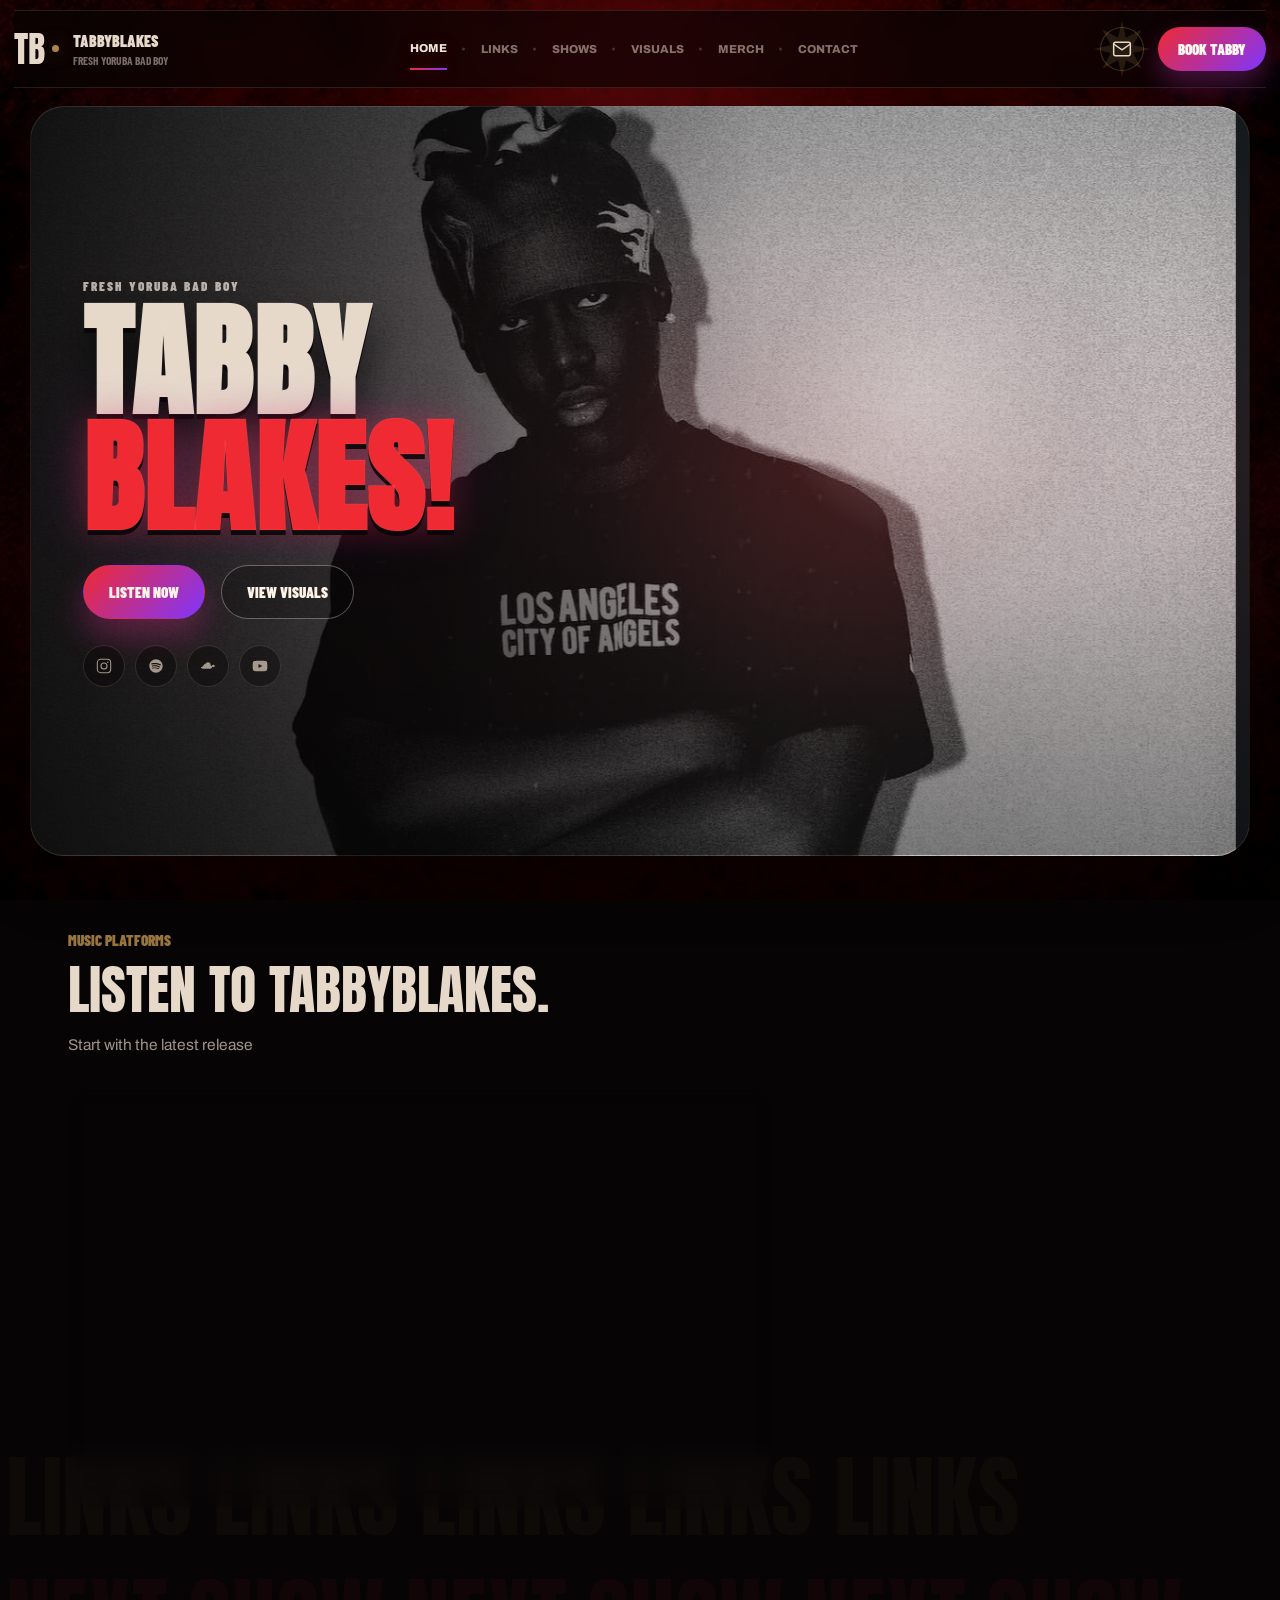
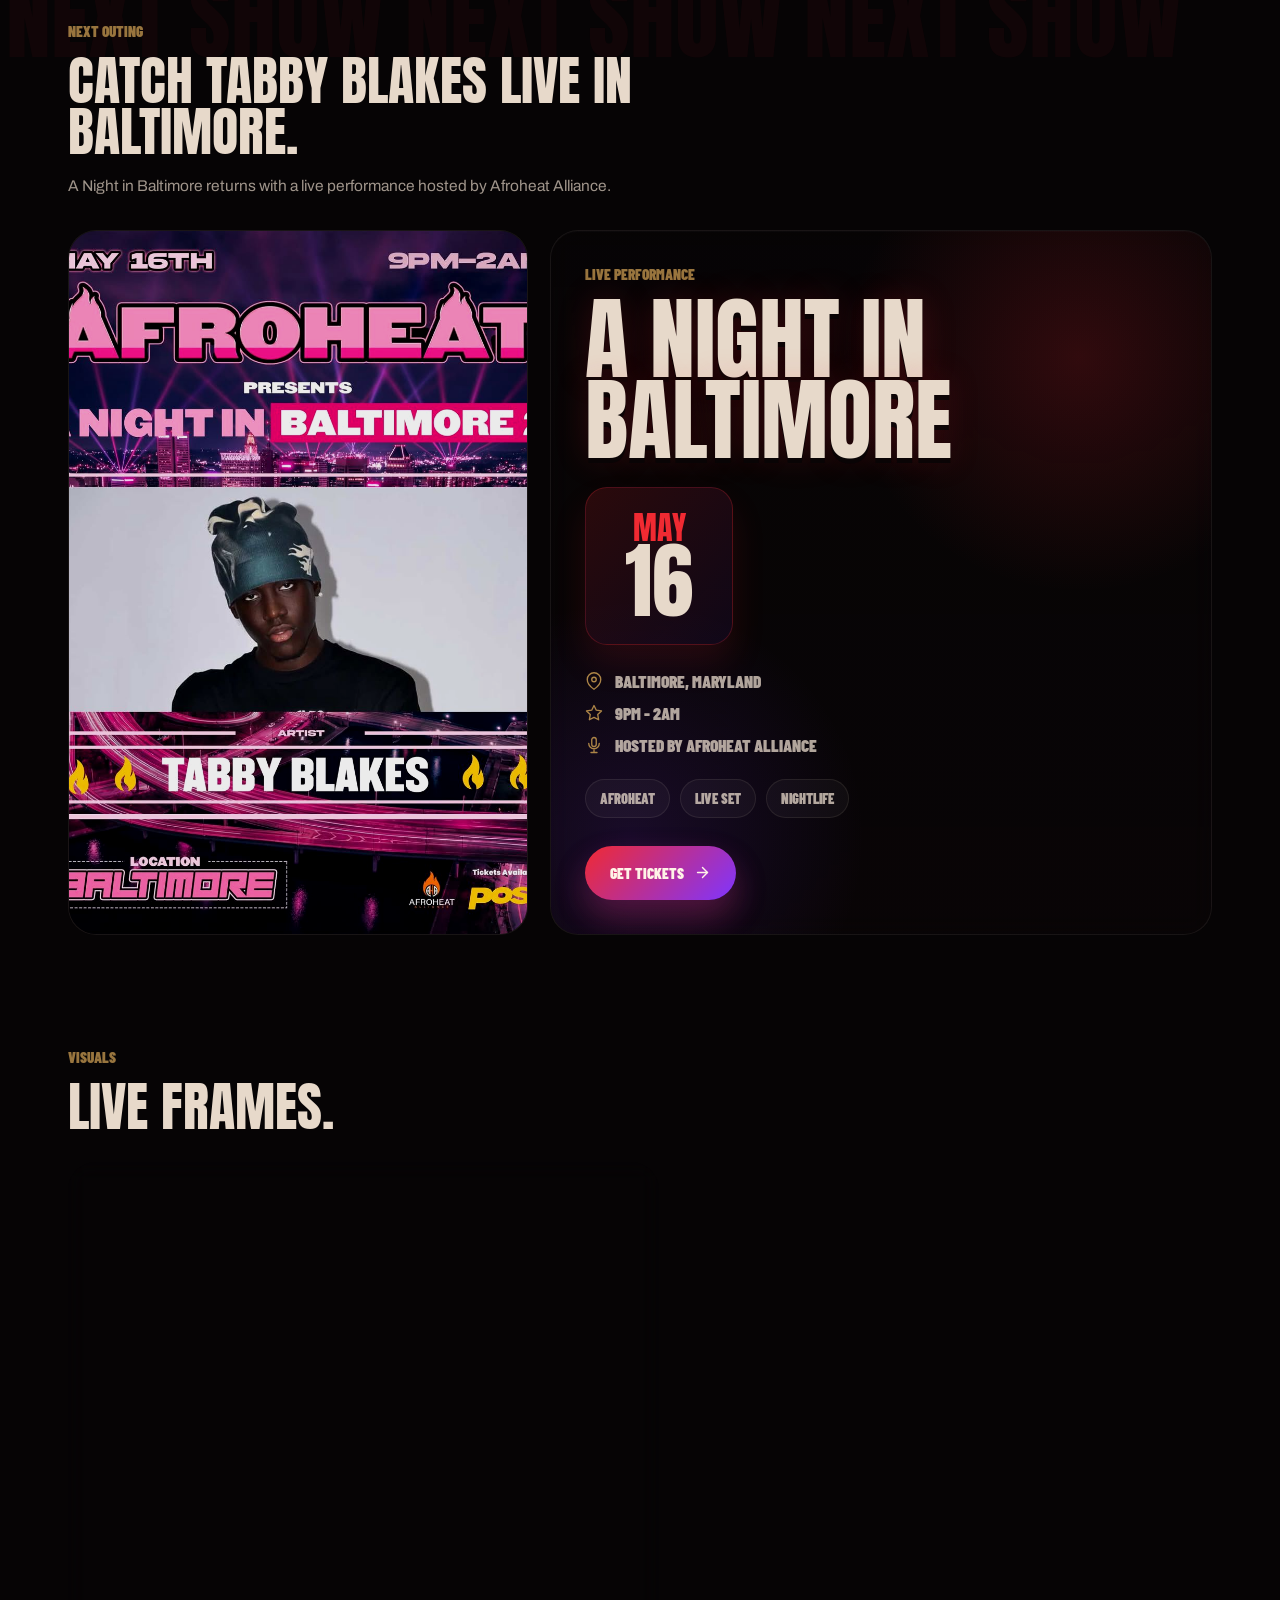
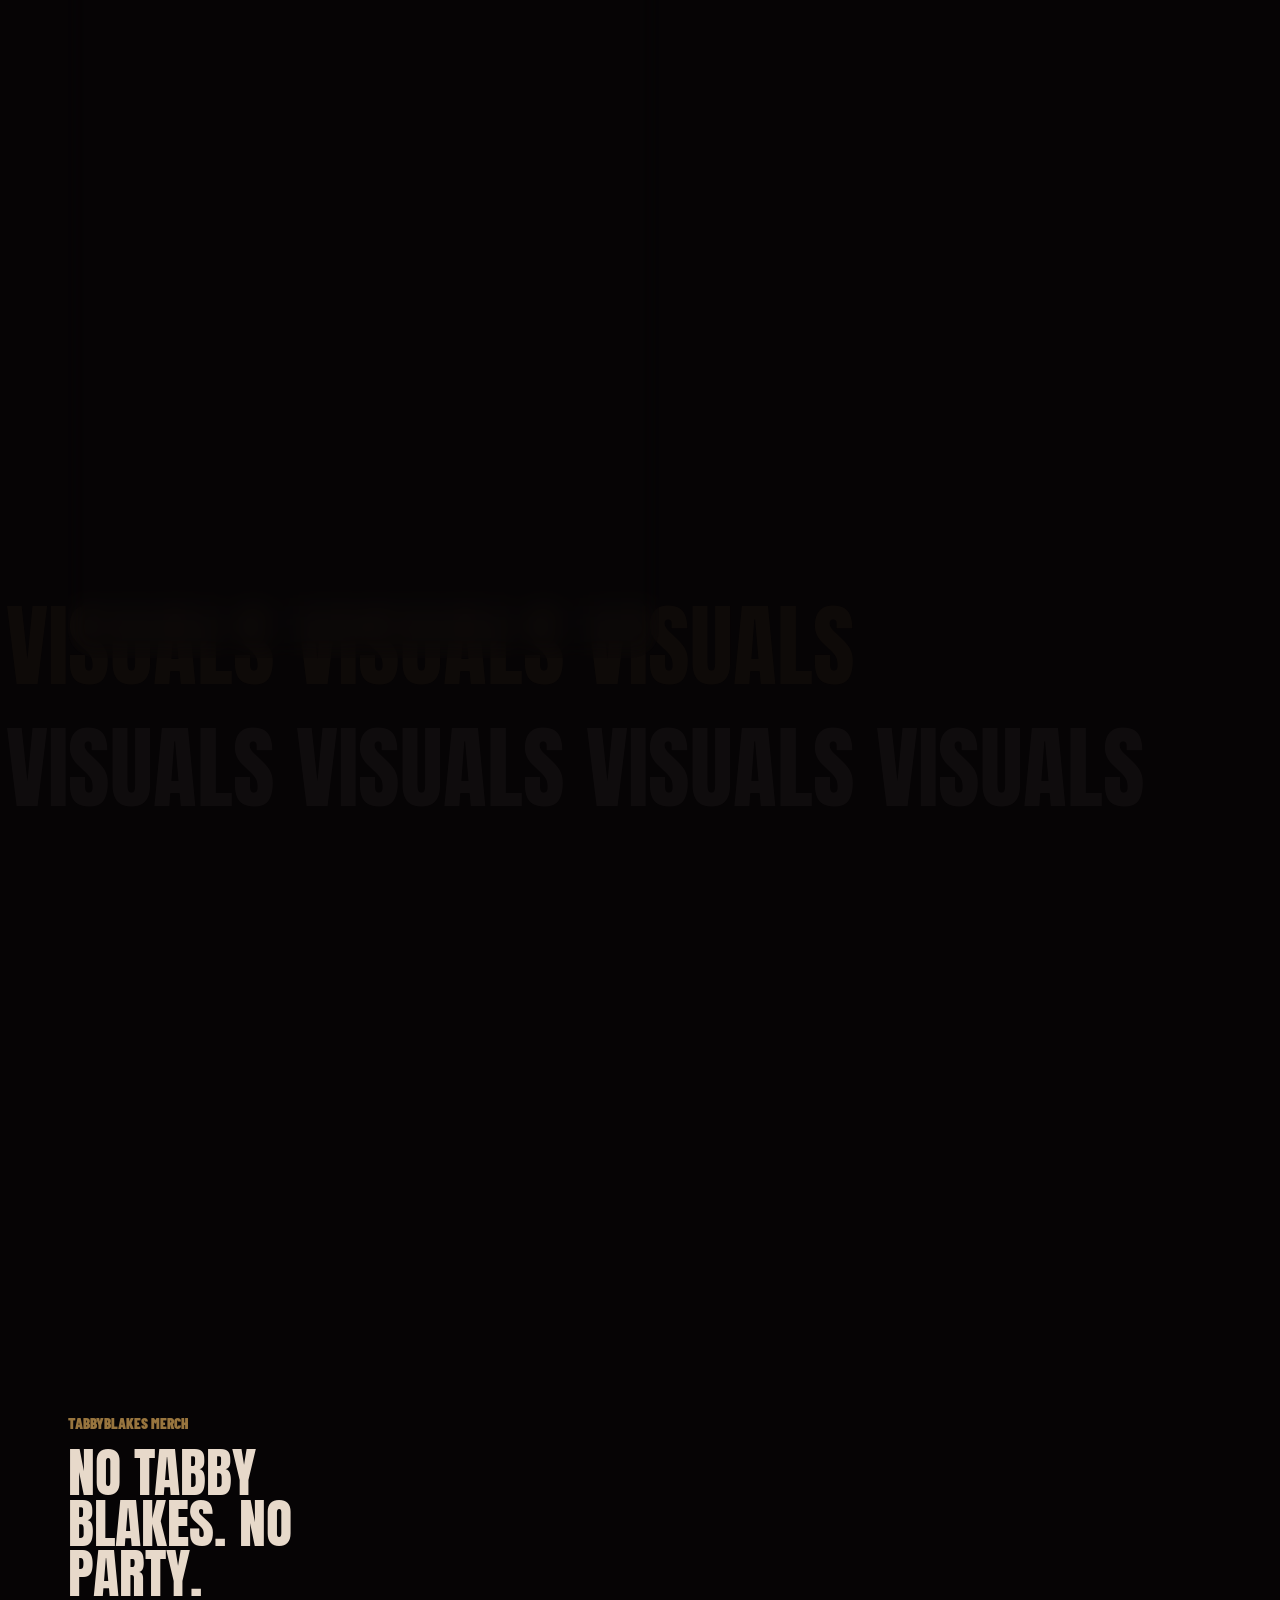
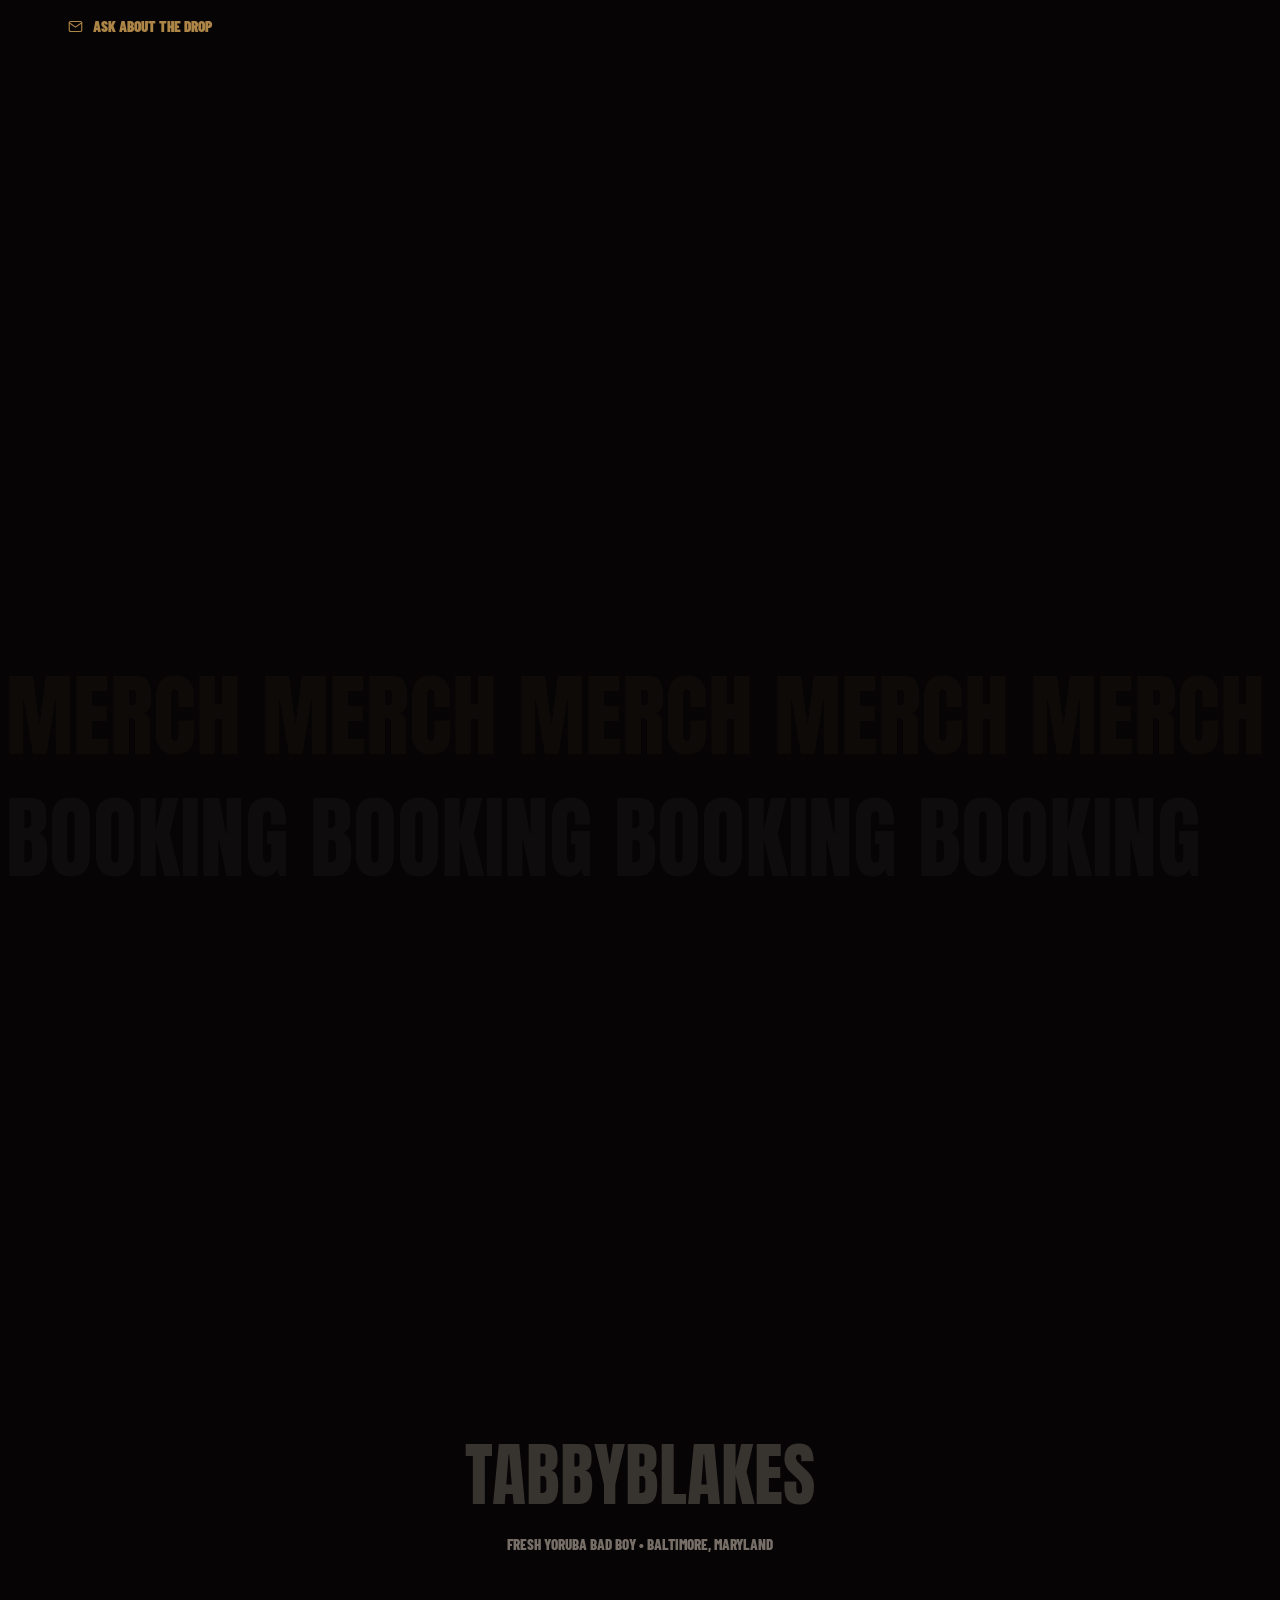
==== index.html @ 42e5b35a "Build Tabbyblakes artist site" ====
<!DOCTYPE html>
<html lang="en">
<head>
    <meta charset="UTF-8">
    <meta name="viewport" content="width=device-width, initial-scale=1.0">
    <title>Tabbyblakes | Fresh Yoruba Bad Boy</title>
    <link rel="stylesheet" href="tabbyblakes%20website/css/style.css?v=20260507-clean-ash-hover">
    <link rel="preconnect" href="https://fonts.googleapis.com">
    <link rel="preconnect" href="https://fonts.gstatic.com" crossorigin>
    <link href="https://fonts.googleapis.com/css2?family=Anton&family=Archivo:wght@400;500;600;700;800;900&family=Barlow+Condensed:wght@600;700;800;900&display=swap" rel="stylesheet">
</head>
<body>
    <svg xmlns="http://www.w3.org/2000/svg" style="display:none">
        <symbol id="ico-instagram" viewBox="0 0 24 24" fill="none" stroke="currentColor" stroke-width="1.6" stroke-linecap="round">
            <rect x="2" y="2" width="20" height="20" rx="5"/>
            <circle cx="12" cy="12" r="4.5"/>
            <circle cx="17.6" cy="6.4" r="1" fill="currentColor" stroke="none"/>
        </symbol>
        <symbol id="ico-spotify" viewBox="0 0 24 24" fill="currentColor">
            <path d="M12 2C6.48 2 2 6.48 2 12s4.48 10 10 10 10-4.48 10-10S17.52 2 12 2zm4.59 14.53a.625.625 0 01-.86.2c-2.36-1.44-5.33-1.77-8.83-.97a.624.624 0 01-.28-1.22c3.83-.87 7.1-.5 9.77 1.12.3.18.39.57.2.87zm1.23-2.72a.78.78 0 01-1.07.26c-2.7-1.65-6.82-2.13-10.01-1.17a.78.78 0 01-.46-1.49c3.65-1.11 8.18-.57 11.28 1.33.37.23.48.71.26 1.07zm.1-2.85c-3.24-1.92-8.59-2.1-11.68-1.16a.937.937 0 11-.55-1.79c3.55-1.08 9.46-.87 13.19 1.34a.937.937 0 11-.96 1.61z"/>
        </symbol>
        <symbol id="ico-soundcloud" viewBox="0 0 24 24" fill="currentColor">
            <path d="M1.5 13.5c0 1.38 1.12 2.5 2.5 2.5h11.5c1.38 0 2.5-1.12 2.5-2.5 0-1.3-.99-2.37-2.27-2.49.08-.3.13-.61.13-.93 0-2.07-1.68-3.75-3.75-3.75a3.74 3.74 0 00-3.37 2.12A2.5 2.5 0 006 11a2.5 2.5 0 00-2.5 2.5zM22 12a2 2 0 01-2 2 2 2 0 01-2-2 2 2 0 012-2 2 2 0 012 2z"/>
        </symbol>
        <symbol id="ico-youtube" viewBox="0 0 24 24" fill="currentColor">
            <path d="M22.54 6.42a2.78 2.78 0 00-1.95-1.96C18.88 4 12 4 12 4s-6.88 0-8.59.46a2.78 2.78 0 00-1.95 1.96A29 29 0 001 12a29 29 0 00.46 5.58A2.78 2.78 0 003.41 19.6C5.12 20 12 20 12 20s6.88 0 8.59-.4a2.78 2.78 0 001.95-1.96A29 29 0 0023 12a29 29 0 00-.46-5.58zM9.75 15.02V8.98L15.5 12l-5.75 3.02z"/>
        </symbol>
        <symbol id="ico-music" viewBox="0 0 24 24" fill="none" stroke="currentColor" stroke-width="1.8" stroke-linecap="round" stroke-linejoin="round">
            <path d="M9 18V5l12-2v13"/><circle cx="6" cy="18" r="3"/><circle cx="18" cy="16" r="3"/>
        </symbol>
        <symbol id="ico-mic" viewBox="0 0 24 24" fill="none" stroke="currentColor" stroke-width="1.8" stroke-linecap="round" stroke-linejoin="round">
            <rect x="9" y="2" width="6" height="12" rx="3"/>
            <path d="M5 10a7 7 0 0014 0M12 19v3M8 22h8"/>
        </symbol>
        <symbol id="ico-building" viewBox="0 0 24 24" fill="none" stroke="currentColor" stroke-width="1.8" stroke-linecap="round" stroke-linejoin="round">
            <rect x="2" y="7" width="20" height="14" rx="1"/>
            <path d="M16 7V5a2 2 0 00-2-2h-4a2 2 0 00-2 2v2M12 12h.01M8 12h.01M16 12h.01M8 16h.01M12 16h.01M16 16h.01"/>
        </symbol>
        <symbol id="ico-star" viewBox="0 0 24 24" fill="none" stroke="currentColor" stroke-width="1.8" stroke-linecap="round" stroke-linejoin="round">
            <polygon points="12 2 15.09 8.26 22 9.27 17 14.14 18.18 21.02 12 17.77 5.82 21.02 7 14.14 2 9.27 8.91 8.26 12 2"/>
        </symbol>
        <symbol id="ico-pin" viewBox="0 0 24 24" fill="none" stroke="currentColor" stroke-width="1.8" stroke-linecap="round" stroke-linejoin="round">
            <path d="M21 10c0 7-9 13-9 13S3 17 3 10a9 9 0 0118 0z"/><circle cx="12" cy="10" r="3"/>
        </symbol>
        <symbol id="ico-mail" viewBox="0 0 24 24" fill="none" stroke="currentColor" stroke-width="1.8" stroke-linecap="round" stroke-linejoin="round">
            <path d="M4 4h16c1.1 0 2 .9 2 2v12c0 1.1-.9 2-2 2H4c-1.1 0-2-.9-2-2V6c0-1.1.9-2 2-2z"/>
            <polyline points="22,6 12,13 2,6"/>
        </symbol>
        <symbol id="ico-arrow" viewBox="0 0 24 24" fill="none" stroke="currentColor" stroke-width="2" stroke-linecap="round" stroke-linejoin="round">
            <line x1="5" y1="12" x2="19" y2="12"/>
            <polyline points="12 5 19 12 12 19"/>
        </symbol>
        <symbol id="ico-play" viewBox="0 0 24 24" fill="currentColor">
            <path d="M8 5.5v13l10-6.5-10-6.5z"/>
        </symbol>
        <symbol id="ico-download" viewBox="0 0 24 24" fill="none" stroke="currentColor" stroke-width="1.8" stroke-linecap="round" stroke-linejoin="round">
            <path d="M12 3v12"/>
            <path d="M7 10l5 5 5-5"/>
            <path d="M5 20h14"/>
        </symbol>
    </svg>

    <header class="site-header">
        <a href="#hero" class="brand">
            <span class="brand-mark">TB</span>
            <span class="brand-copy">
                <strong>TABBYBLAKES</strong>
                <span>Fresh Yoruba Bad Boy</span>
            </span>
        </a>

        <nav class="site-nav" aria-label="Primary navigation">
            <a href="#hero" class="nav-link active" data-section="hero">Home</a>
            <a href="#links" class="nav-link" data-section="links">Links</a>
            <a href="#shows" class="nav-link" data-section="shows">Shows</a>
            <a href="#visuals" class="nav-link" data-section="visuals">Visuals</a>
            <a href="#merch" class="nav-link" data-section="merch">Merch</a>
            <a href="#contact" class="nav-link" data-section="contact">Contact</a>
        </nav>

        <div class="header-actions">
            <a href="#contact" class="mail-trigger" aria-label="Go to booking contact">
                <svg width="20" height="20"><use href="#ico-mail"/></svg>
            </a>
            <a href="#contact" class="header-cta">Book Tabby</a>
        </div>
    </header>

    <main class="page-shell">
        <section id="hero" class="hero-panel">
            <div class="hero-copy fade-in-up">
                <p class="eyebrow">Fresh Yoruba Bad Boy</p>
                <h1 class="hero-title">
                    TABBY<br>
                    <span>BLAKES!</span>
                </h1>
               

                <div class="hero-actions">
                    <a href="#links" class="btn-primary">Listen Now</a>
                    <a href="#visuals" class="btn-secondary">View Visuals</a>
                </div>
                <div class="hero-socials">
                    <a href="#" aria-label="Instagram"><svg width="16" height="16"><use href="#ico-instagram"/></svg></a>
                    <a href="https://open.spotify.com/artist/40F7Irbyz7PtQq5jBqzTwW?si=wpuVYuO3R9-iugz6W2BMnA" target="_blank" rel="noopener noreferrer" aria-label="Spotify"><svg width="16" height="16"><use href="#ico-spotify"/></svg></a>
                    <a href="#" aria-label="SoundCloud"><svg width="16" height="16"><use href="#ico-soundcloud"/></svg></a>
                    <a href="https://youtube.com/@tabbyblakes?si=w1Apf0CGotg-PstD" target="_blank" rel="noopener noreferrer" aria-label="YouTube"><svg width="16" height="16"><use href="#ico-youtube"/></svg></a>
                </div>
            </div>
        </section>

        <section id="links" class="section-panel link-hub" data-marquee="LINKS LINKS LINKS LINKS LINKS">
            <div class="panel-head fade-in-up">
                <p class="panel-label">Music Platforms</p>
                <h2 class="panel-title">Listen to Tabbyblakes.</h2>
                <p class="panel-intro">Start with the latest release</p>
            </div>

            <div class="release-listen-layout">
                <a href="https://ffm.to/tabbyblakes-sacramento" class="featured-release fade-in-up" target="_blank" rel="noopener noreferrer" aria-label="Listen to Sacramento by Tabbyblakes">
                    <div class="featured-release-art">
                        <img src="tabbyblakes%20website/musicImage.jpeg" alt="Sacramento release artwork by Tabby Blakes">
                    </div>
                    <div class="featured-release-copy">
                        <span class="mini-kicker">Featured Release</span>
                        <h3>Sacramento</h3>
                        <p>Latest release from Tabbyblakes.</p>
                        <span class="release-cta">
                            Listen Now
                            <svg width="17" height="17"><use href="#ico-arrow"/></svg>
                        </span>
                    </div>
                </a>

                <div class="platform-grid fade-in-up" aria-label="Music platform links">
                    <a href="https://open.spotify.com/artist/40F7Irbyz7PtQq5jBqzTwW?si=wpuVYuO3R9-iugz6W2BMnA" class="platform-link" target="_blank" rel="noopener noreferrer" aria-label="Open Tabbyblakes on Spotify">
                        <span class="platform-icon"><svg width="18" height="18"><use href="#ico-spotify"/></svg></span>
                        <span>
                            <em>Spotify</em>
                            <strong>Artist Page</strong>
                        </span>
                    </a>
                    <a href="https://music.apple.com/us/artist/tabby-blakes/1715826583" class="platform-link" target="_blank" rel="noopener noreferrer" aria-label="Open Tabby Blakes on Apple Music">
                        <span class="platform-icon"><svg width="18" height="18"><use href="#ico-music"/></svg></span>
                        <span>
                            <em>Apple Music</em>
                            <strong>Tabby Blakes</strong>
                        </span>
                    </a>
                    <a href="https://youtube.com/@tabbyblakes?si=w1Apf0CGotg-PstD" class="platform-link" target="_blank" rel="noopener noreferrer" aria-label="Open Tabbyblakes on YouTube">
                        <span class="platform-icon"><svg width="18" height="18"><use href="#ico-youtube"/></svg></span>
                        <span>
                            <em>YouTube</em>
                            <strong>@tabbyblakes</strong>
                        </span>
                    </a>
                    <a href="https://ffm.to/tabbyblakes-sacramento" class="platform-link platform-link-primary" target="_blank" rel="noopener noreferrer" aria-label="Open universal Sacramento music link">
                        <span class="platform-icon"><svg width="18" height="18"><use href="#ico-arrow"/></svg></span>
                        <span>
                            <em>Universal Link</em>
                            <strong>Sacramento</strong>
                        </span>
                    </a>
                </div>
            </div>
        </section>

        <section id="shows" class="section-panel show-section" data-marquee="NEXT SHOW NEXT SHOW NEXT SHOW">
            <div class="panel-head fade-in-up">
                <p class="panel-label">Next Outing</p>
                <h2 class="panel-title">Catch Tabby Blakes live in Baltimore.</h2>
                <p class="panel-intro">A Night in Baltimore returns with a live performance hosted by Afroheat Alliance.</p>
            </div>

            <div class="show-layout">
                <a href="https://posh.vip/e/a-night-in-baltimore-part-2" class="show-poster fade-in-left" target="_blank" rel="noopener noreferrer" aria-label="Open tickets for A Night in Baltimore Part 2">
                    <img src="tabbyblakes%20website/afroheatblakes.jpeg" alt="A Night in Baltimore 2 Afroheat flyer featuring Tabby Blakes">
                </a>

                <div class="show-details fade-in-right">
                    <span class="mini-kicker">Live Performance</span>
                    <h3>A Night in Baltimore</h3>

                    <div class="show-date-card">
                        <span>May</span>
                        <strong>16</strong>
                    </div>

                    <div class="show-meta-grid">
                        <div class="show-meta-item">
                            <svg width="18" height="18"><use href="#ico-pin"/></svg>
                            <span>Baltimore, Maryland</span>
                        </div>
                        <div class="show-meta-item">
                            <svg width="18" height="18"><use href="#ico-star"/></svg>
                            <span>9PM - 2AM</span>
                        </div>
                        <div class="show-meta-item">
                            <svg width="18" height="18"><use href="#ico-mic"/></svg>
                            <span>Hosted by Afroheat Alliance</span>
                        </div>
                    </div>

                    <div class="show-chip-row">
                        <span>Afroheat</span>
                        <span>Live Set</span>
                        <span>Nightlife</span>
                    </div>

                    <a href="https://posh.vip/e/a-night-in-baltimore-part-2" class="show-cta" target="_blank" rel="noopener noreferrer">
                        Get Tickets
                        <svg width="17" height="17"><use href="#ico-arrow"/></svg>
                    </a>
                </div>
            </div>
        </section>

        <section id="visuals" class="section-panel media-assets" data-marquee="VISUALS VISUALS VISUALS">
            <div class="media-assets-head fade-in-up">
                <p class="panel-label">Visuals</p>
                <h2 class="panel-title">Live frames.</h2>
            </div>

            <div class="media-assets-layout">
                <div class="media-feature fade-in-left" role="button" tabindex="0" data-lightbox-src="tabbyblakes%20website/BlakesPerform1.jpeg" data-lightbox-title="Live Performance" data-lightbox-caption="Tabby Blakes performing live with crowd-facing presence.">
                    <img src="tabbyblakes%20website/BlakesPerform1.jpeg" alt="Tabby Blakes performing live on stage">
                    <div class="media-feature-copy">
                        <span class="mini-kicker">Live Frame</span>
                        <h3>In the room.</h3>
                    </div>
                </div>

                <div class="media-stack fade-in-right">
                    <div class="media-tile media-tile-wide" role="button" tabindex="0" data-lightbox-src="tabbyblakes%20website/blakesPerform2.jpeg" data-lightbox-title="Stage Movement" data-lightbox-caption="A performance moment showing movement, control, and live energy.">
                        <img src="tabbyblakes%20website/blakesPerform2.jpeg" alt="Tabby Blakes holding a microphone during a live moment">
                        <span>Stage</span>
                    </div>
                    <div class="media-tile" role="button" tabindex="0" data-lightbox-src="tabbyblakes%20website/BlakesPerform3.jpeg" data-lightbox-title="Performance Closeup" data-lightbox-caption="A close live performance frame for press and recap use.">
                        <img src="tabbyblakes%20website/BlakesPerform3.jpeg" alt="Tabby Blakes performing with a microphone and bouquet">
                        <span>Closeup</span>
                    </div>
                    <div class="media-tile" role="button" tabindex="0" data-lightbox-src="tabbyblakes%20website/BlakesOdumo.jpeg" data-lightbox-title="Culture Moment" data-lightbox-caption="A candid artist moment with Odumodublvck.">
                        <img src="tabbyblakes%20website/BlakesOdumo.jpeg" alt="Tabby Blakes with Odumodublvck in a lounge setting">
                        <span>Tabby x Odumodu</span>
                    </div>

                    <aside class="media-kit-panel">
                        <span class="mini-kicker">Archive</span>
                        <h3>More shots.</h3>
                        <div class="media-action-row">
                            <a href="#gallery" class="text-action">
                                <svg width="15" height="15"><use href="#ico-star"/></svg>
                                Open Gallery
                            </a>
                        </div>
                    </aside>
                </div>
            </div>
        </section>

        <section id="gallery" class="section-panel gallery-layout" data-marquee="VISUALS VISUALS VISUALS VISUALS">
            <div class="gallery-copy fade-in-left">
                <p class="panel-label">Archive</p>
                <h2 class="panel-title">Portraits and stills.</h2>
            </div>

            <div class="gallery-content">
                <div class="gallery-grid fade-in-up">
                    <div class="visual-item" role="button" tabindex="0" data-lightbox-src="tabbyblakes%20website/IMG_3174.PNG" data-lightbox-title="Portrait Study" data-lightbox-caption="A composed portrait frame built for posters, profile imagery, and feature placements.">
                        <img src="tabbyblakes%20website/IMG_3174.PNG" alt="Portrait study">
                    </div>
                    <div class="visual-item" role="button" tabindex="0" data-lightbox-src="tabbyblakes%20website/IMG_3175.PNG" data-lightbox-title="Monochrome Presence" data-lightbox-caption="A stripped-back visual with strong attitude and a clean editorial feel.">
                        <img src="tabbyblakes%20website/IMG_3175.PNG" alt="Monochrome presence">
                    </div>
                    <div class="visual-item" role="button" tabindex="0" data-lightbox-src="tabbyblakes%20website/IMG_3176.PNG" data-lightbox-title="Side Profile" data-lightbox-caption="A profile frame suited to release art, mood boards, and event graphics.">
                        <img src="tabbyblakes%20website/IMG_3176.PNG" alt="Side profile portrait">
                    </div>
                    <div class="visual-item" role="button" tabindex="0" data-lightbox-src="tabbyblakes%20website/IMG_3173.PNG" data-lightbox-title="Live Frame" data-lightbox-caption="A performance image that keeps the booking side grounded in live presence.">
                        <img src="tabbyblakes%20website/IMG_3173.PNG" alt="Live frame">
                    </div>
                </div>
            </div>
        </section>

        <section id="merch" class="section-panel merch-layout" data-marquee="MERCH MERCH MERCH MERCH MERCH">
            <div class="merch-copy fade-in-left">
                <p class="panel-label">Tabbyblakes Merch</p>
                <h2 class="panel-title">No Tabby Blakes. No party.</h2>
                <a href="#contact" class="text-action">
                    <svg width="15" height="15"><use href="#ico-mail"/></svg>
                    Ask About the Drop
                </a>
            </div>

            <div class="merch-grid fade-in-right">
                <article class="merch-card">
                    <div class="merch-image">
                        <img src="tabbyblakes%20website/merch%201.png" alt="No Tabby Blakes No Party shirt front">
                    </div>
                    <div class="merch-info">
                        <span class="mini-kicker">Front</span>
                        <h3>Signature Crop Tee</h3>
                    </div>
                </article>
                <article class="merch-card">
                    <div class="merch-image">
                        <img src="tabbyblakes%20website/merch%202.png" alt="No Tabby Blakes No Party shirt back">
                    </div>
                    <div class="merch-info">
                        <span class="mini-kicker">Back</span>
                        <h3>Illustrated Back Print</h3>
                    </div>
                </article>
                <article class="merch-card">
                    <div class="merch-image">
                        <img src="tabbyblakes%20website/merchhoodie.png" alt="No Tabby Blakes No Party hoodie">
                    </div>
                    <div class="merch-info">
                        <span class="mini-kicker">Hoodie</span>
                        <h3>Logo Hoodie</h3>
                    </div>
                </article>
                <article class="merch-card">
                    <div class="merch-image">
                        <img src="tabbyblakes%20website/merchheadwarmer.png" alt="No Tabby Blakes No Party head warmer">
                    </div>
                    <div class="merch-info">
                        <span class="mini-kicker">Headwear</span>
                        <h3>Head Warmer</h3>
                    </div>
                </article>
                <article class="merch-card">
                    <div class="merch-image">
                        <img src="tabbyblakes%20website/merchcap.jpeg" alt="No Tabby Blakes No Party cap">
                    </div>
                    <div class="merch-info">
                        <span class="mini-kicker">Cap</span>
                        <h3>Logo Cap</h3>
                    </div>
                </article>
                <article class="merch-card merch-card-featured">
                    <div class="merch-info">
                        <span class="mini-kicker">Limited Drop</span>
                        <h3>Drop List</h3>
                        <a href="#contact" class="btn-secondary">Join the List</a>
                    </div>
                </article>
            </div>
        </section>

        <section id="contact" class="section-panel contact-layout" data-marquee="BOOKING BOOKING BOOKING BOOKING">
            <div class="contact-copy fade-in-left">
                <p class="panel-label">Contact / Booking</p>
                <h2 class="panel-title">If the room needs impact, start the conversation here.</h2>
                <p class="panel-intro">
                    Lock the date. Request the EPK. Start the conversation.
                </p>

                <div class="contact-list">
                    <div class="contact-item"><svg width="15" height="15"><use href="#ico-pin"/></svg><span>Baltimore, Maryland, USA</span></div>
                    <div class="contact-item"><svg width="15" height="15"><use href="#ico-mail"/></svg><span>booking@tabbyblakes.com</span></div>
                </div>

                <form class="fan-form" id="fan-form" novalidate>
                    <label class="sr-only" for="fan-email">Email address</label>
                    <input id="fan-email" type="email" placeholder="YOUR EMAIL FOR DROPS AND DATES" required>
                    <button type="submit" class="fan-btn">
                        <span class="fan-btn-label">Join the Fan List</span>
                        <svg width="16" height="16"><use href="#ico-arrow"/></svg>
                    </button>
                </form>
            </div>

            <div class="booking-panel fade-in-right">
                <form class="booking-form" id="booking-form" novalidate>
                    <div class="form-row">
                        <div class="form-group"><input type="text" placeholder="YOUR NAME" required></div>
                        <div class="form-group"><input type="email" placeholder="YOUR EMAIL" required></div>
                    </div>
                    <div class="form-group">
                        <select>
                            <option value="" disabled selected>TYPE OF EVENT</option>
                            <option>Artist Booking</option>
                            <option>Private Party</option>
                            <option>Corporate Event</option>
                            <option>Festival / Concert</option>
                            <option>Artist Appearance</option>
                            <option>Live Performance</option>
                        </select>
                    </div>
                    <div class="form-group"><input type="text" placeholder="EVENT DATE"></div>
                    <div class="form-group"><textarea placeholder="TELL ME ABOUT YOUR EVENT..." rows="6"></textarea></div>
                    <button type="submit" class="submit-btn">
                        <span class="btn-label">Send the Message</span>
                        <svg width="18" height="18"><use href="#ico-arrow"/></svg>
                    </button>
                </form>
            </div>
        </section>
    </main>

    <footer class="site-footer">
        <div class="footer-brand">TABBYBLAKES</div>
        <p>Fresh Yoruba Bad Boy &bull; Baltimore, Maryland</p>
    </footer>

    <div class="showcase-lightbox" id="showcase-lightbox" aria-hidden="true">
        <button type="button" class="lightbox-close" id="lightbox-close" aria-label="Close preview">Close</button>
        <div class="lightbox-panel" role="dialog" aria-modal="true" aria-labelledby="lightbox-title" aria-describedby="lightbox-caption">
            <div class="lightbox-media-wrap">
                <img src="" alt="" class="lightbox-media" id="lightbox-media">
            </div>
            <div class="lightbox-copy">
                <p class="panel-label">Preview</p>
                <h3 class="lightbox-title" id="lightbox-title">Gallery preview</h3>
                <p class="lightbox-caption" id="lightbox-caption"></p>
            </div>
        </div>
    </div>

    <div class="mobile-bookbar">
        <div class="mobile-bookbar-copy">
            <span>Need the date locked?</span>
            <strong>Book Tabbyblakes</strong>
        </div>
        <a href="#contact" class="mobile-bookbar-link">Book Tabby</a>
    </div>

    <script src="tabbyblakes%20website/js/main.js?v=20260506-hero-revert"></script>
</body>
</html>
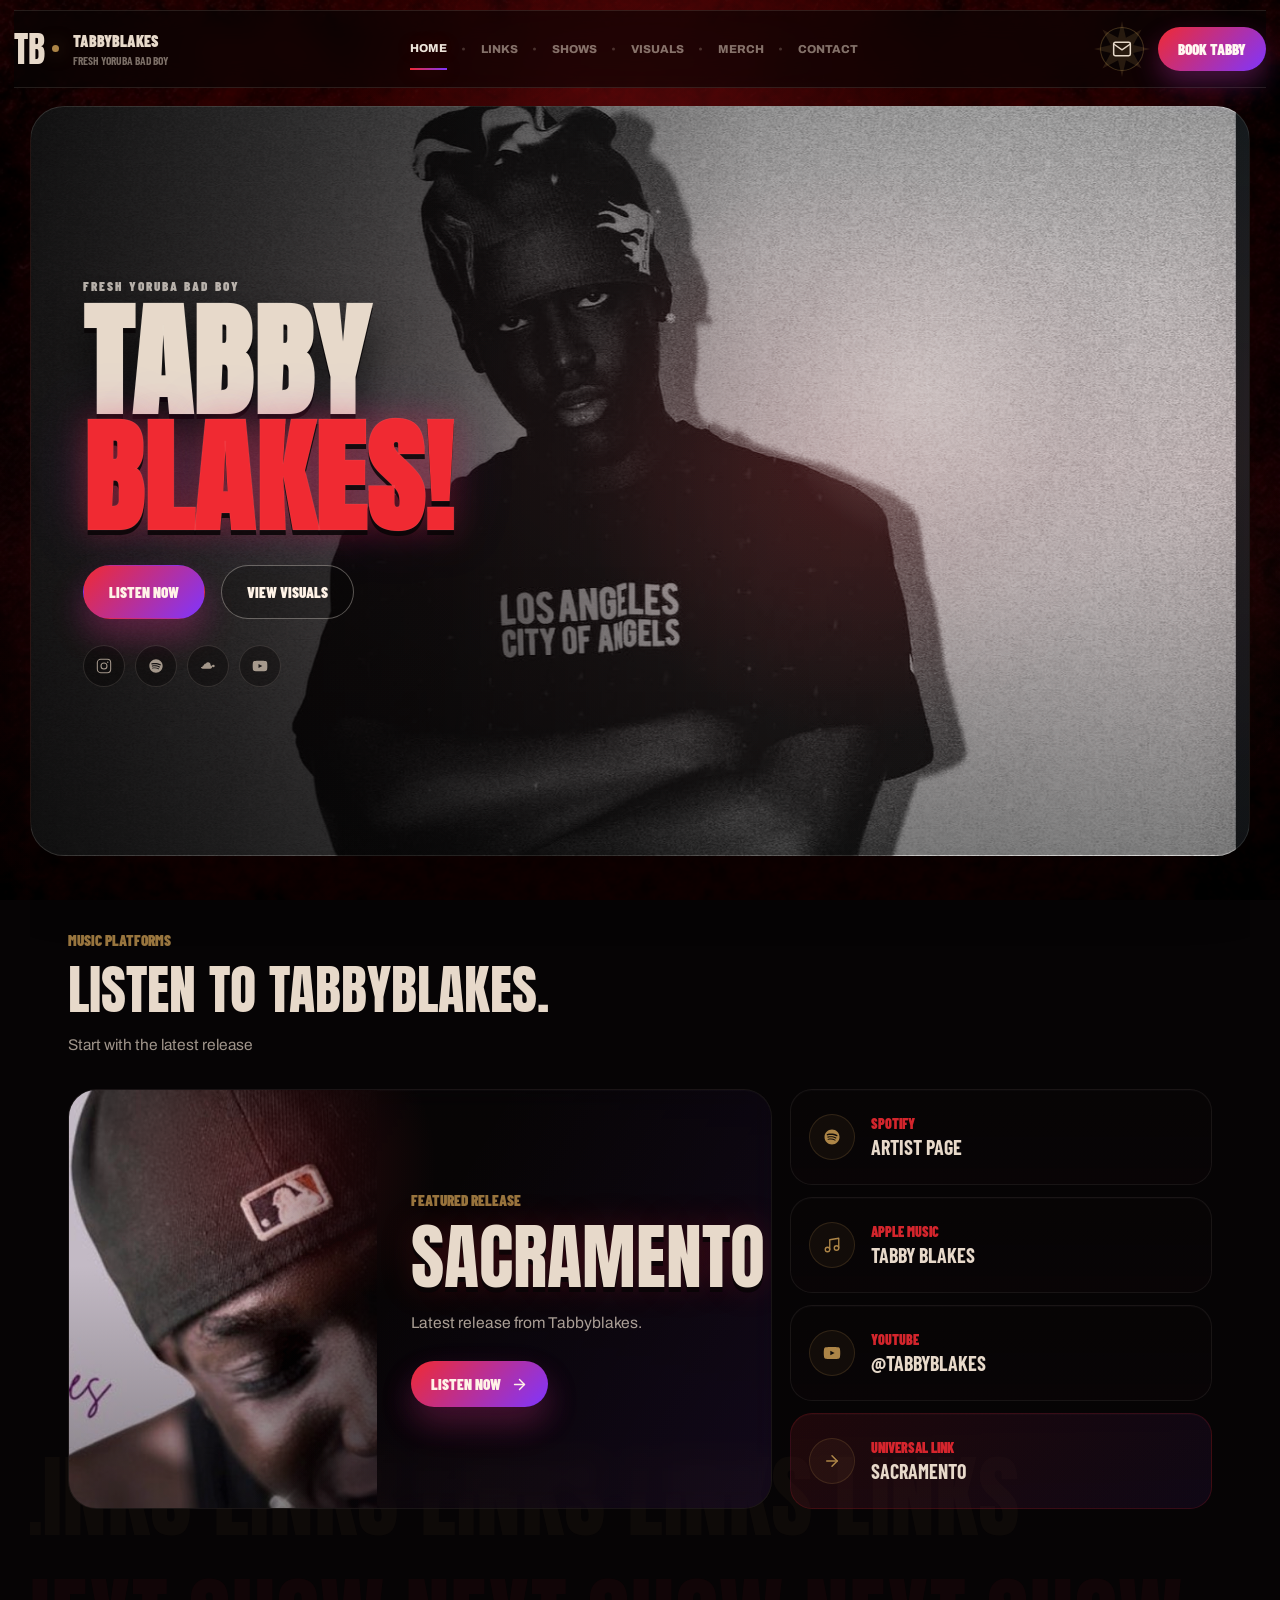
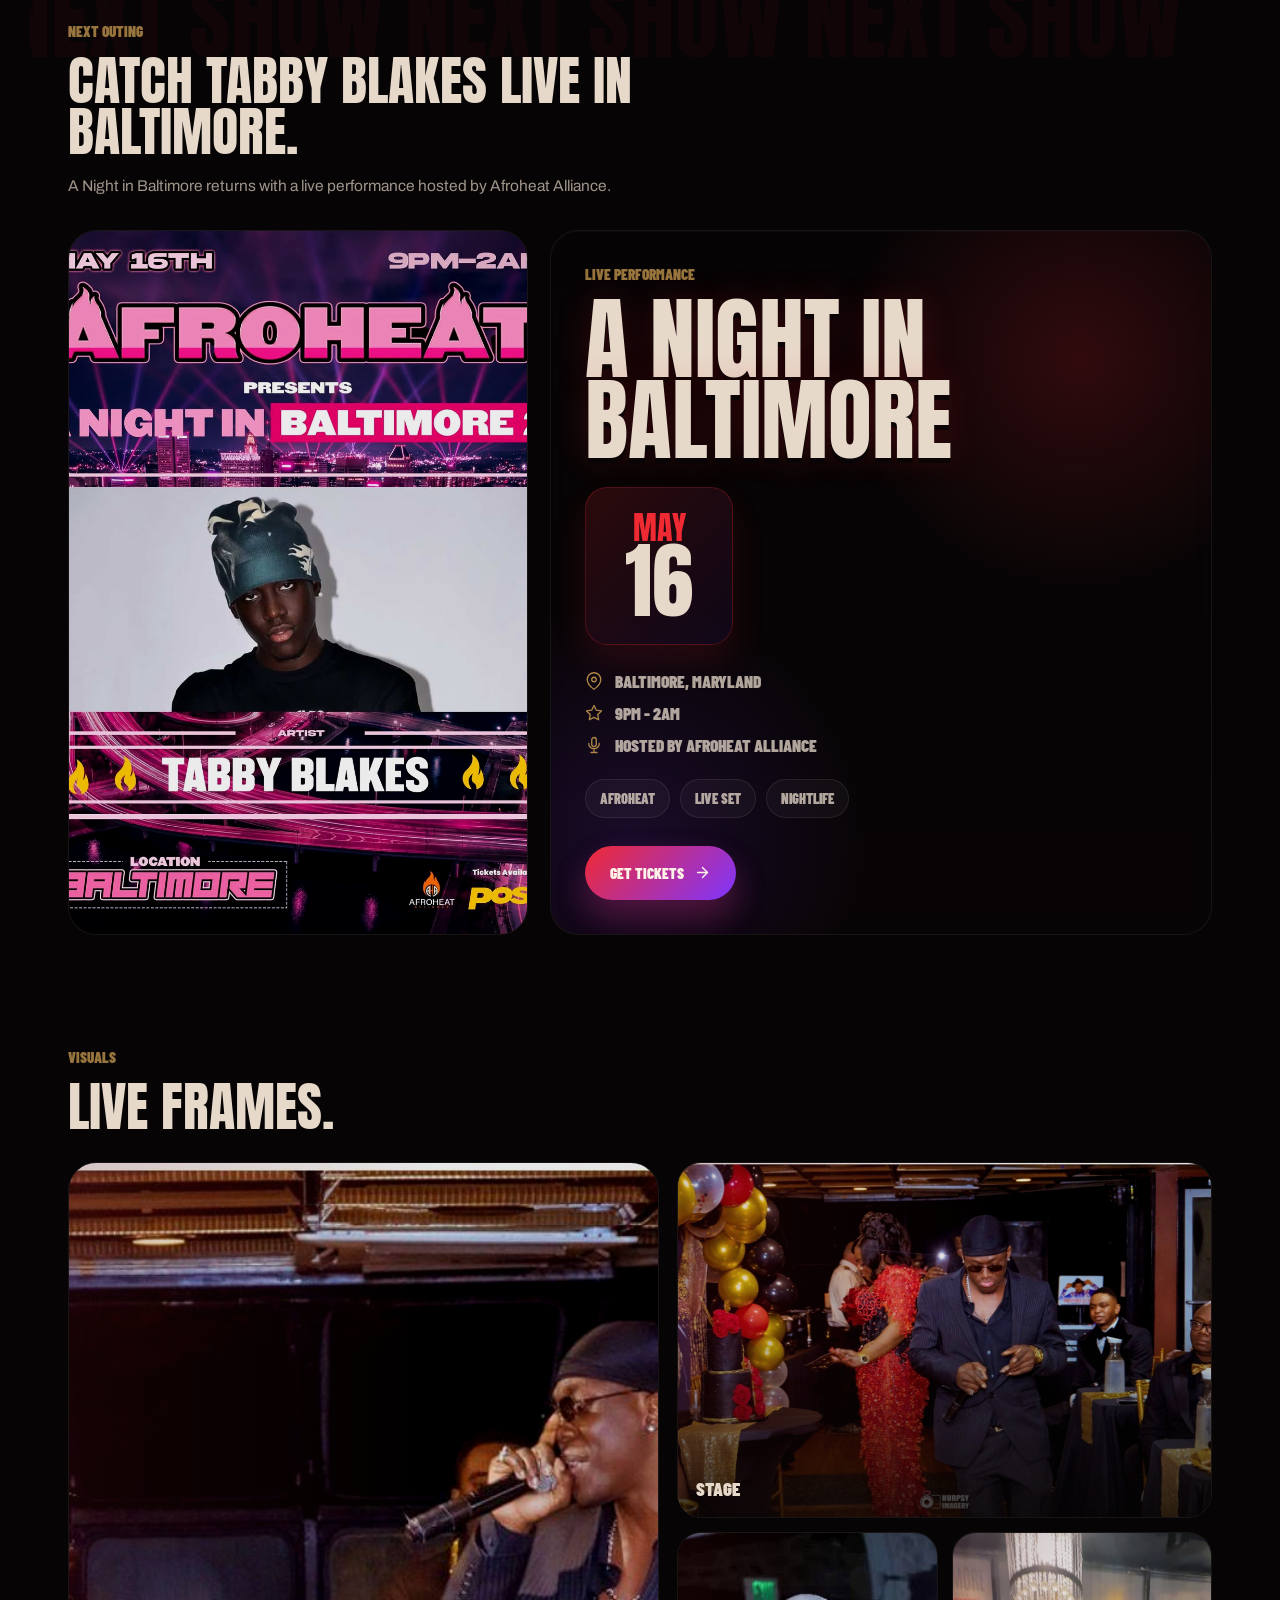
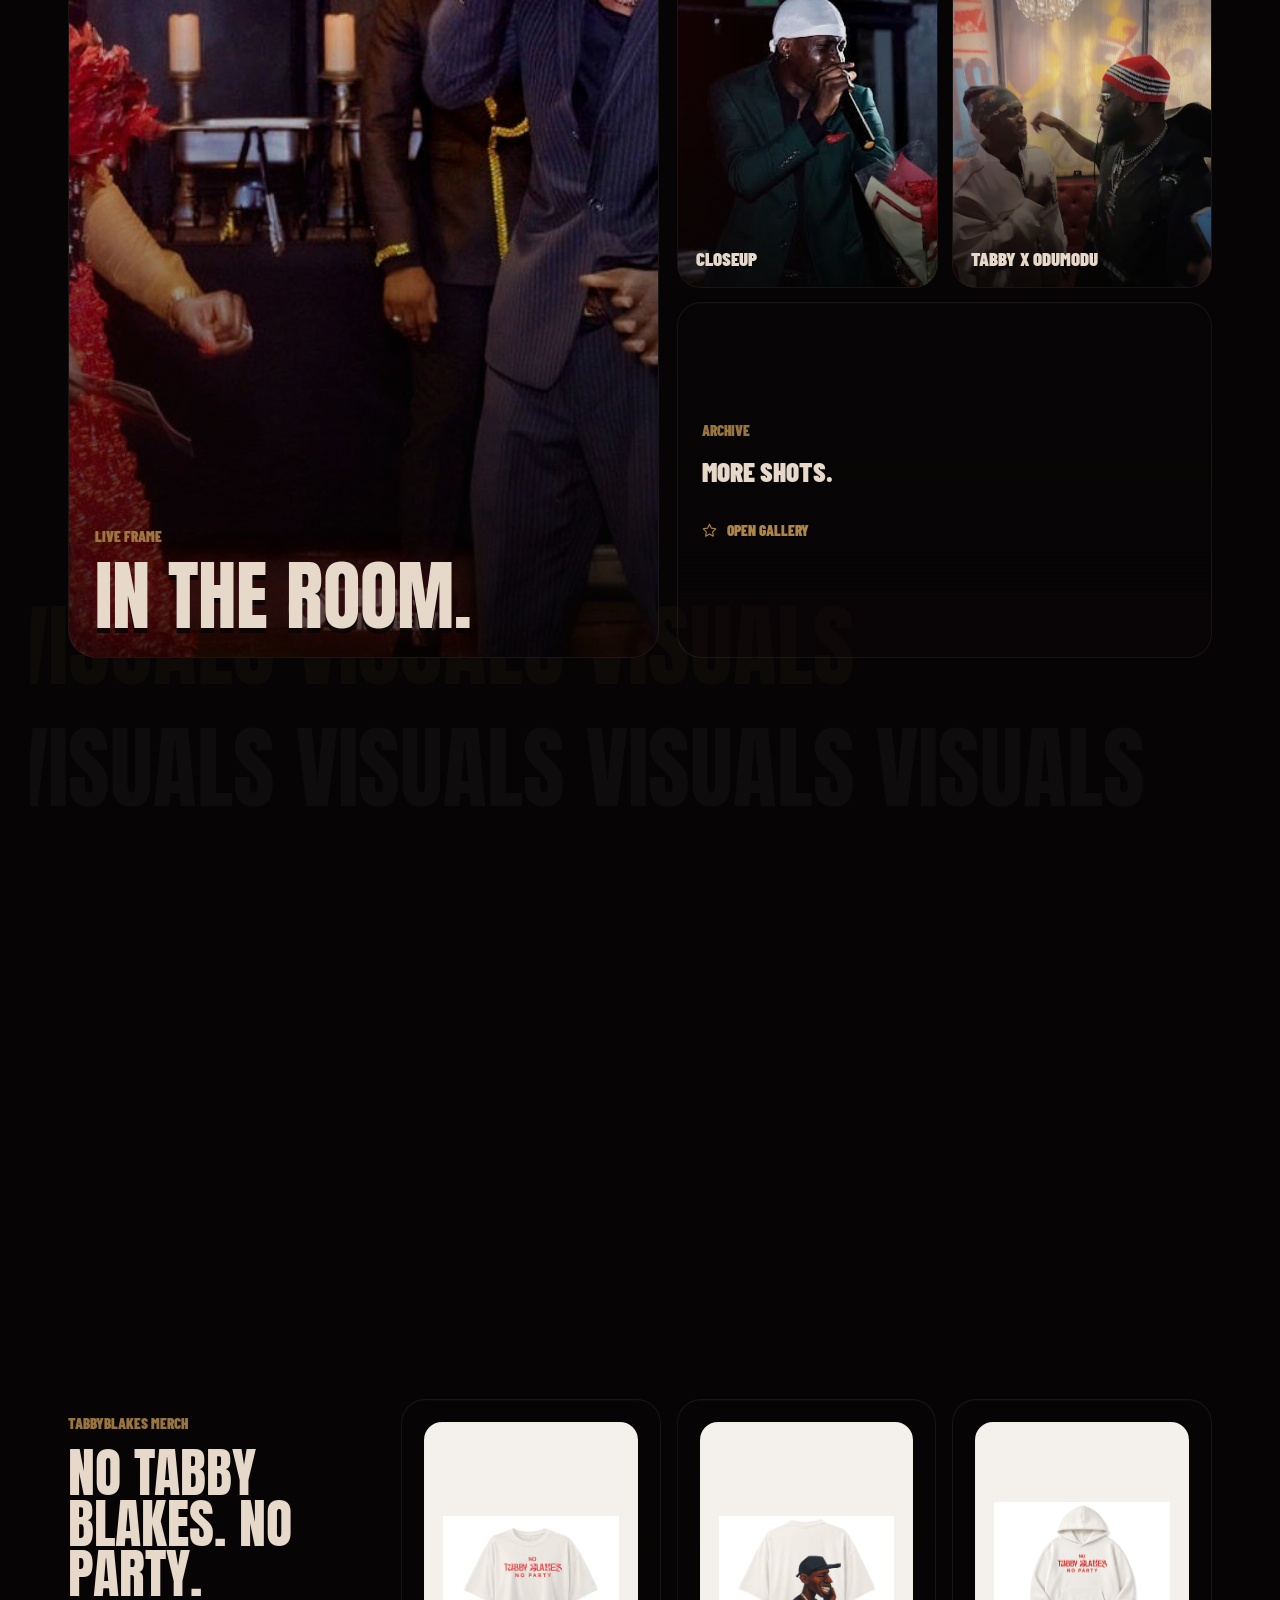
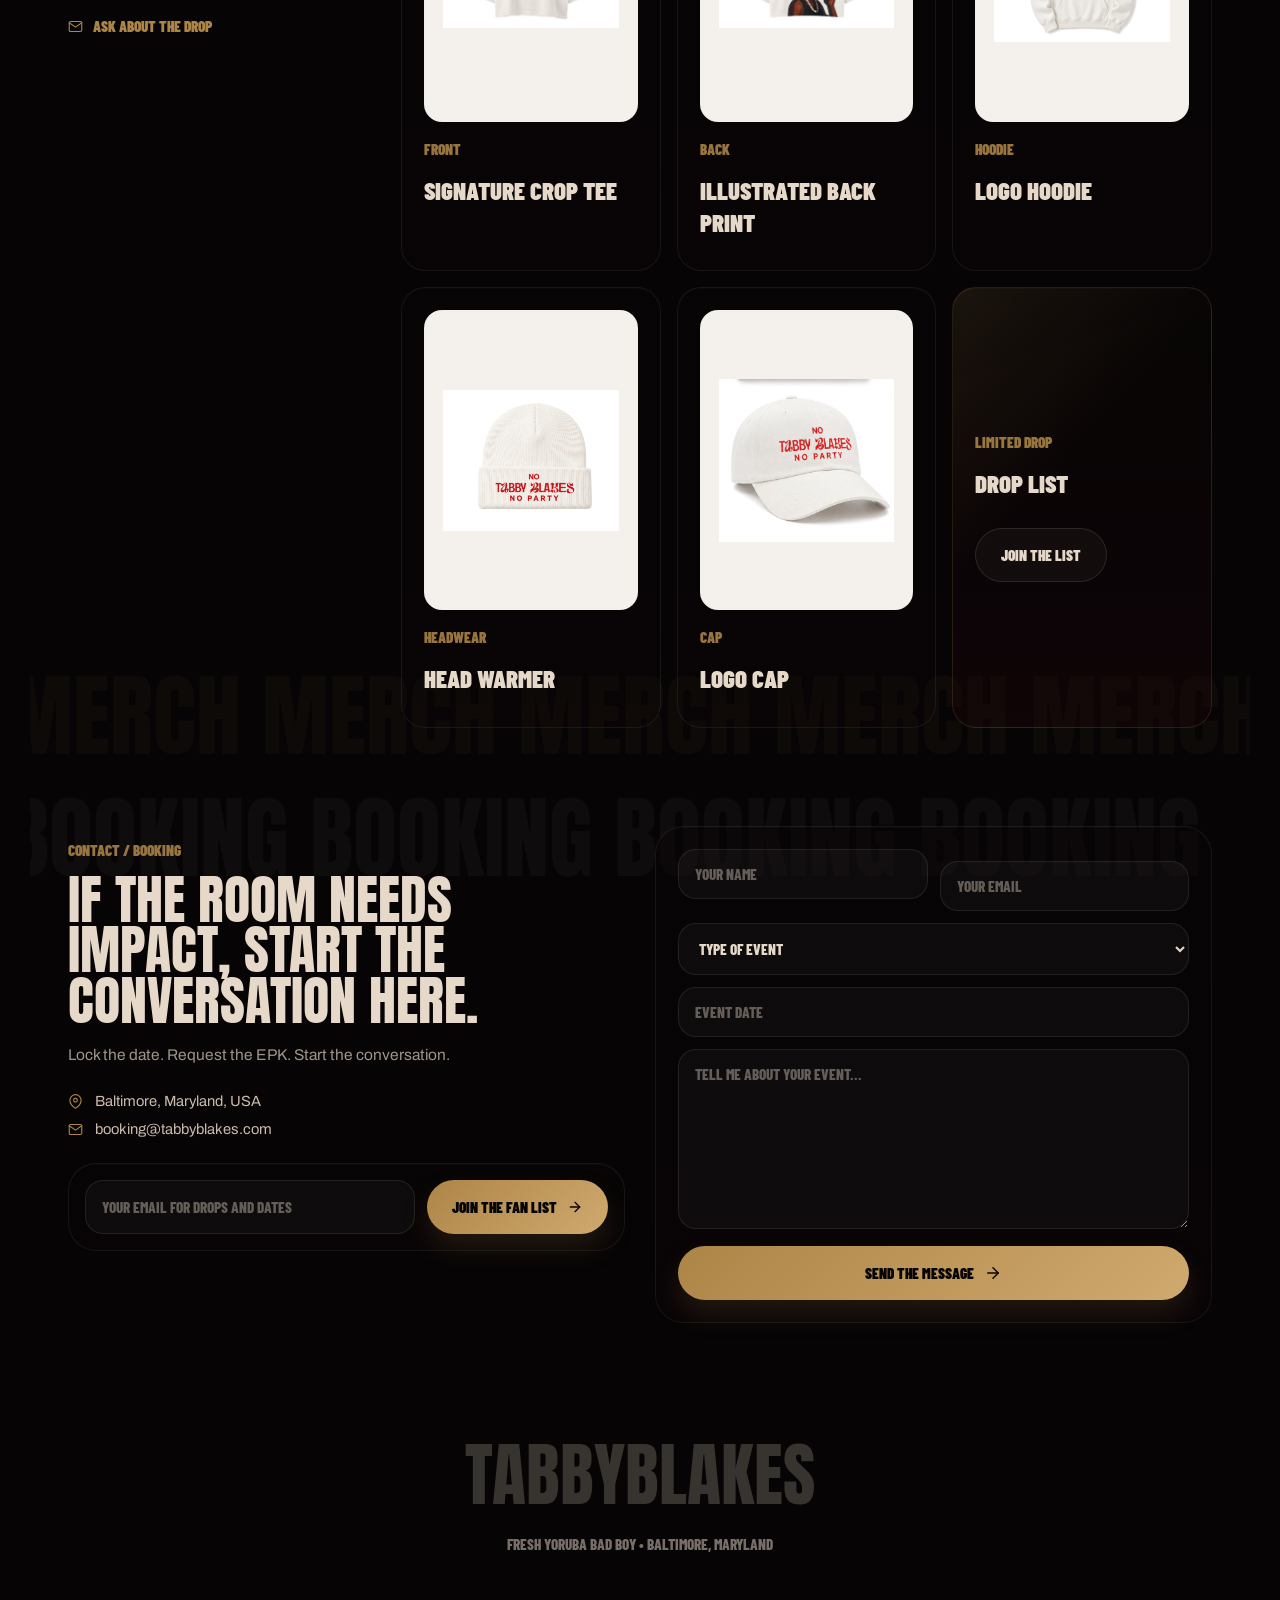
==== commit 26348ccc: "Fix mobile layout and merch previews" ====
--- a/index.html
+++ b/index.html
@@ -4,7 +4,7 @@
     <meta charset="UTF-8">
     <meta name="viewport" content="width=device-width, initial-scale=1.0">
     <title>Tabbyblakes | Fresh Yoruba Bad Boy</title>
-    <link rel="stylesheet" href="tabbyblakes%20website/css/style.css?v=20260507-clean-ash-hover">
+    <link rel="stylesheet" href="tabbyblakes%20website/css/style.css?v=20260507-mobile-fix">
     <link rel="preconnect" href="https://fonts.googleapis.com">
     <link rel="preconnect" href="https://fonts.gstatic.com" crossorigin>
     <link href="https://fonts.googleapis.com/css2?family=Anton&family=Archivo:wght@400;500;600;700;800;900&family=Barlow+Condensed:wght@600;700;800;900&display=swap" rel="stylesheet">
@@ -294,7 +294,7 @@
 
             <div class="merch-grid fade-in-right">
                 <article class="merch-card">
-                    <div class="merch-image">
+                    <div class="merch-image" role="button" tabindex="0" data-lightbox-src="tabbyblakes%20website/merch%201.png" data-lightbox-title="Signature Crop Tee" data-lightbox-caption="No Tabby Blakes No Party front print.">
                         <img src="tabbyblakes%20website/merch%201.png" alt="No Tabby Blakes No Party shirt front">
                     </div>
                     <div class="merch-info">
@@ -303,7 +303,7 @@
                     </div>
                 </article>
                 <article class="merch-card">
-                    <div class="merch-image">
+                    <div class="merch-image" role="button" tabindex="0" data-lightbox-src="tabbyblakes%20website/merch%202.png" data-lightbox-title="Illustrated Back Print" data-lightbox-caption="No Tabby Blakes No Party back artwork.">
                         <img src="tabbyblakes%20website/merch%202.png" alt="No Tabby Blakes No Party shirt back">
                     </div>
                     <div class="merch-info">
@@ -312,7 +312,7 @@
                     </div>
                 </article>
                 <article class="merch-card">
-                    <div class="merch-image">
+                    <div class="merch-image" role="button" tabindex="0" data-lightbox-src="tabbyblakes%20website/merchhoodie.png" data-lightbox-title="Logo Hoodie" data-lightbox-caption="No Tabby Blakes No Party hoodie.">
                         <img src="tabbyblakes%20website/merchhoodie.png" alt="No Tabby Blakes No Party hoodie">
                     </div>
                     <div class="merch-info">
@@ -321,7 +321,7 @@
                     </div>
                 </article>
                 <article class="merch-card">
-                    <div class="merch-image">
+                    <div class="merch-image" role="button" tabindex="0" data-lightbox-src="tabbyblakes%20website/merchheadwarmer.png" data-lightbox-title="Head Warmer" data-lightbox-caption="No Tabby Blakes No Party head warmer.">
                         <img src="tabbyblakes%20website/merchheadwarmer.png" alt="No Tabby Blakes No Party head warmer">
                     </div>
                     <div class="merch-info">
@@ -330,7 +330,7 @@
                     </div>
                 </article>
                 <article class="merch-card">
-                    <div class="merch-image">
+                    <div class="merch-image" role="button" tabindex="0" data-lightbox-src="tabbyblakes%20website/merchcap.jpeg" data-lightbox-title="Logo Cap" data-lightbox-caption="No Tabby Blakes No Party cap.">
                         <img src="tabbyblakes%20website/merchcap.jpeg" alt="No Tabby Blakes No Party cap">
                     </div>
                     <div class="merch-info">
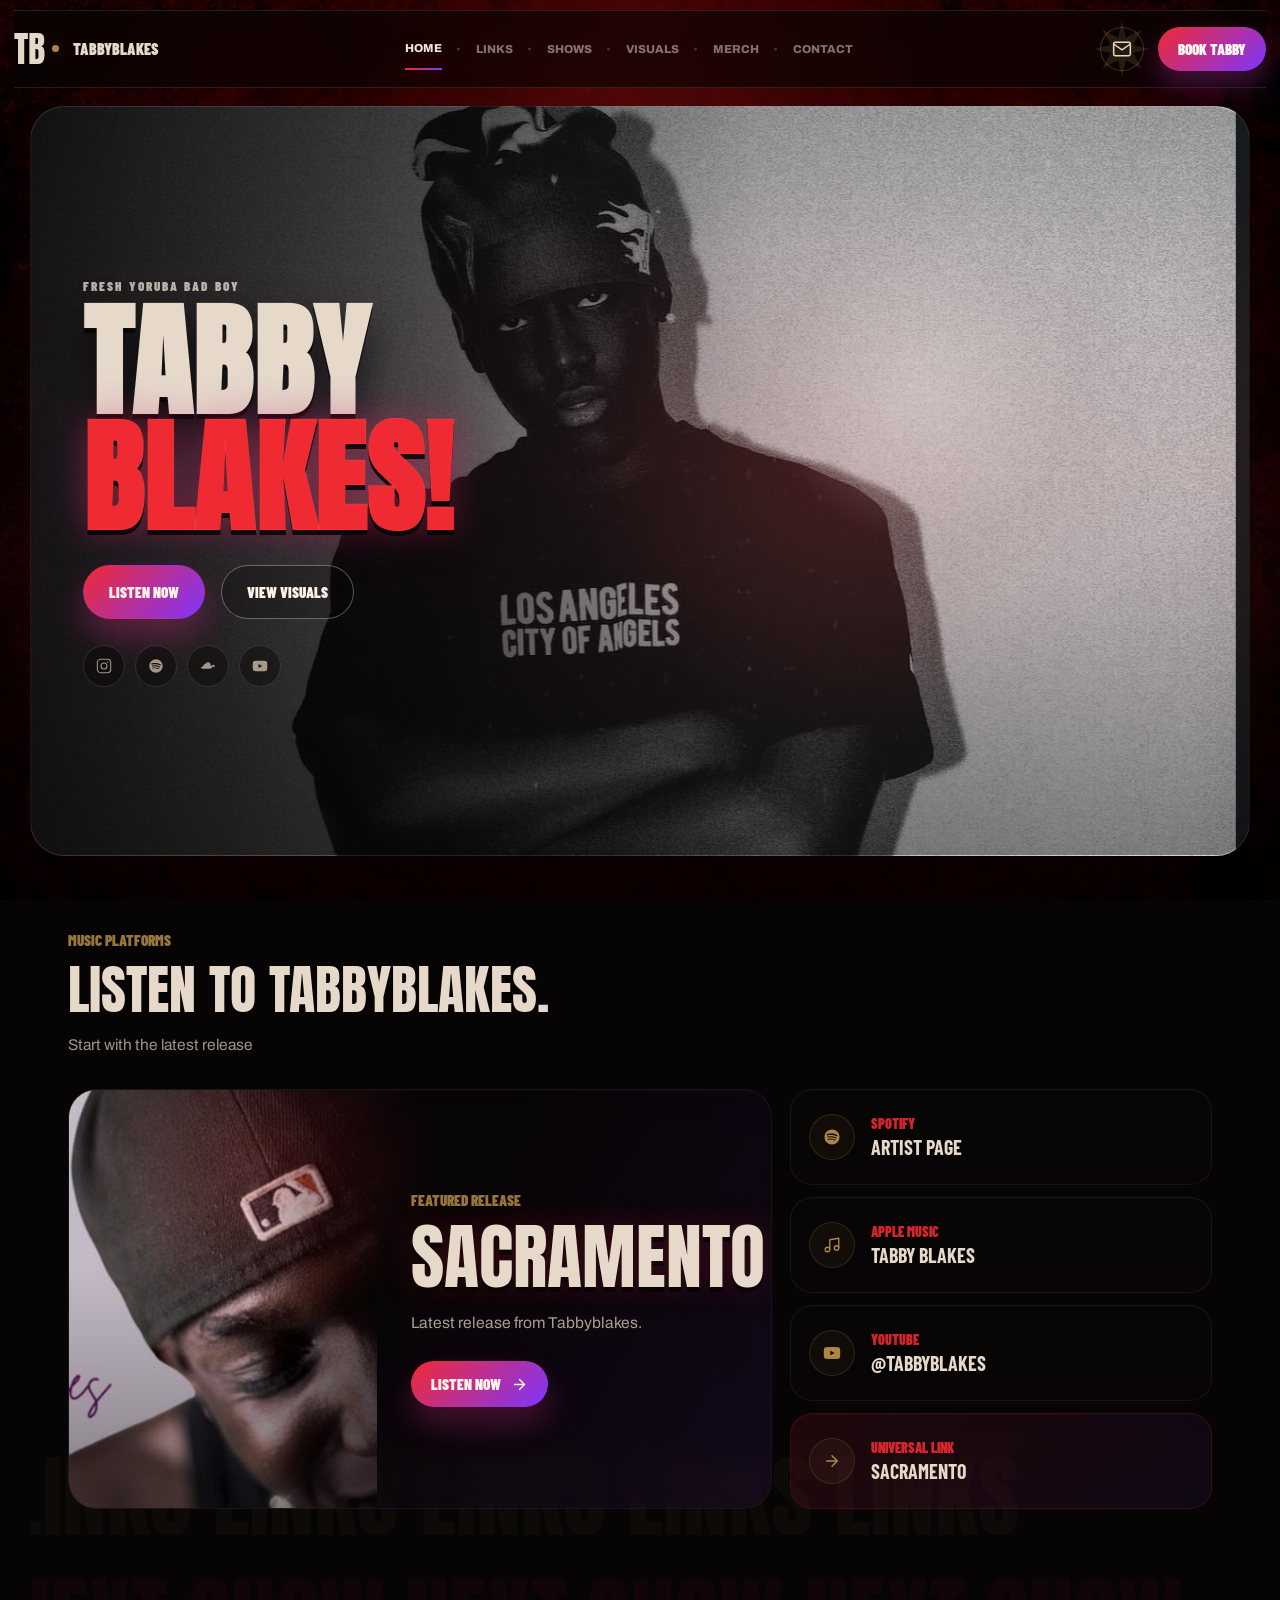
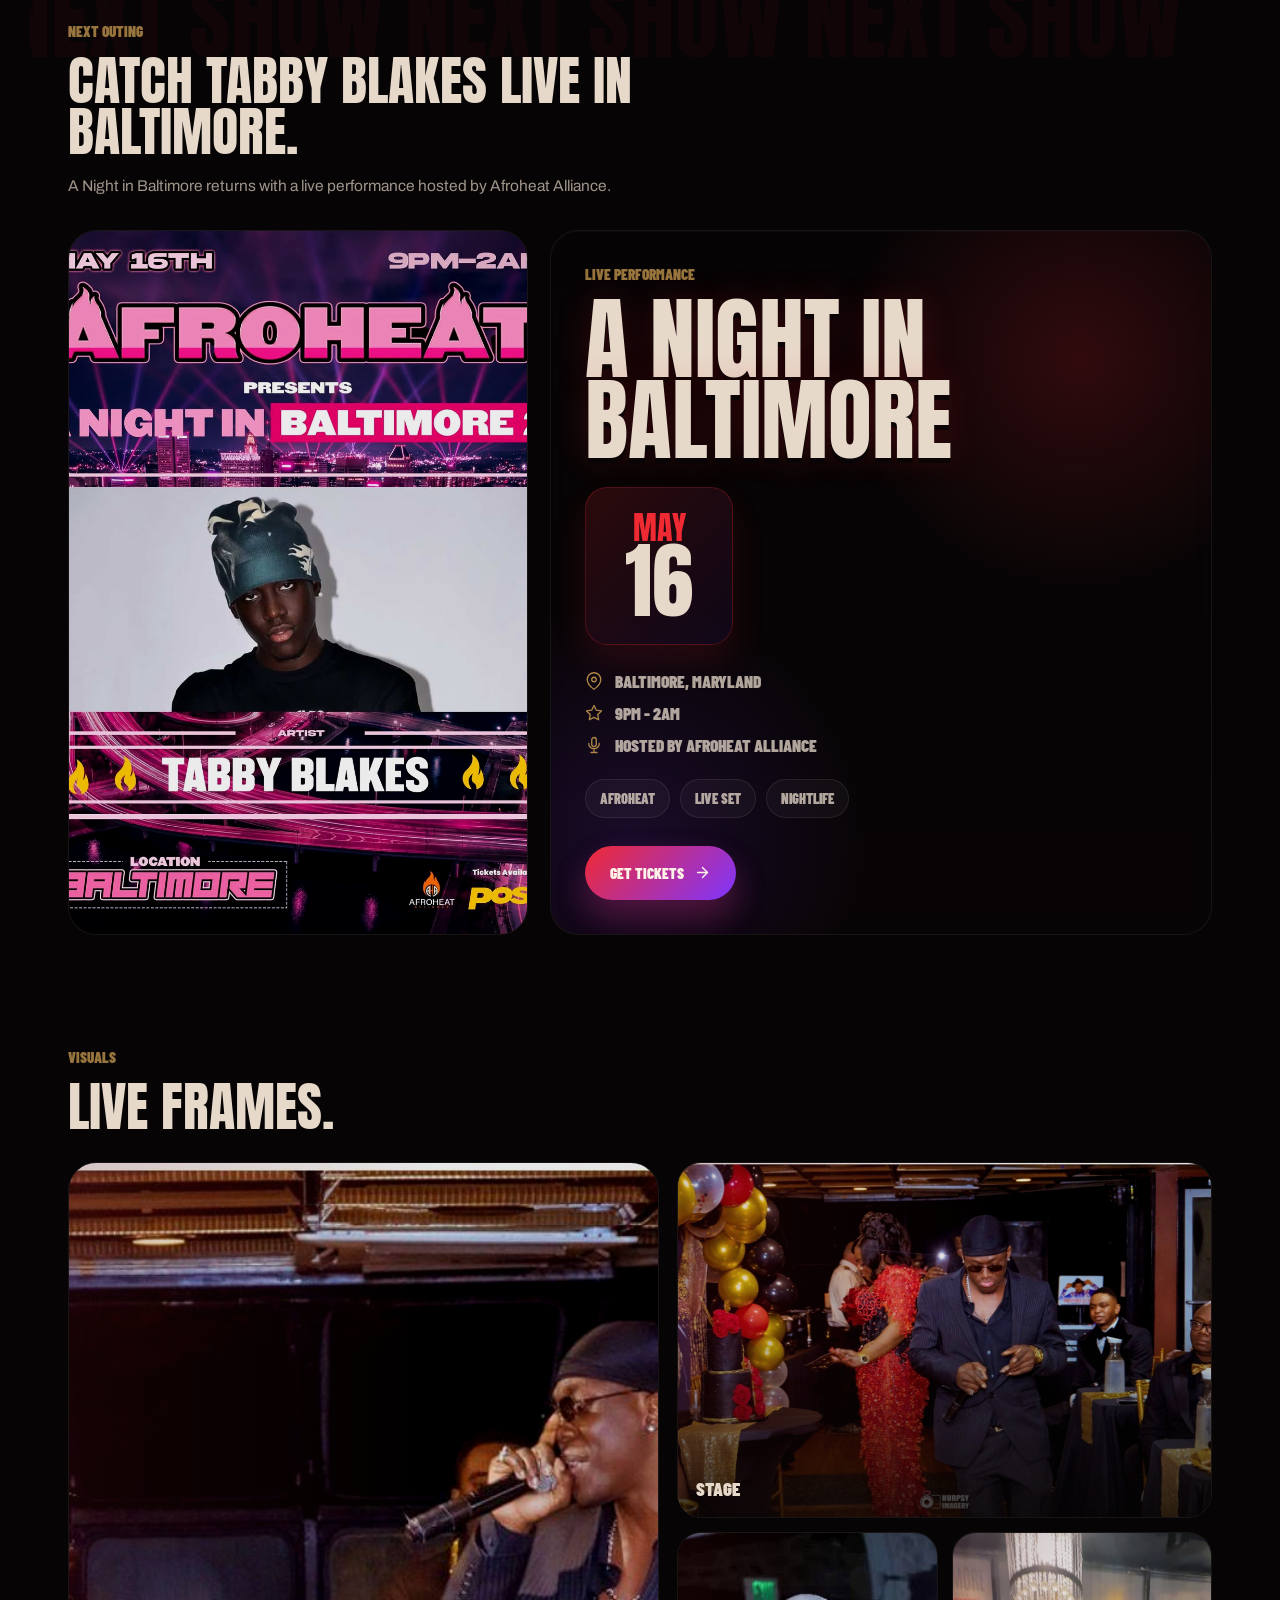
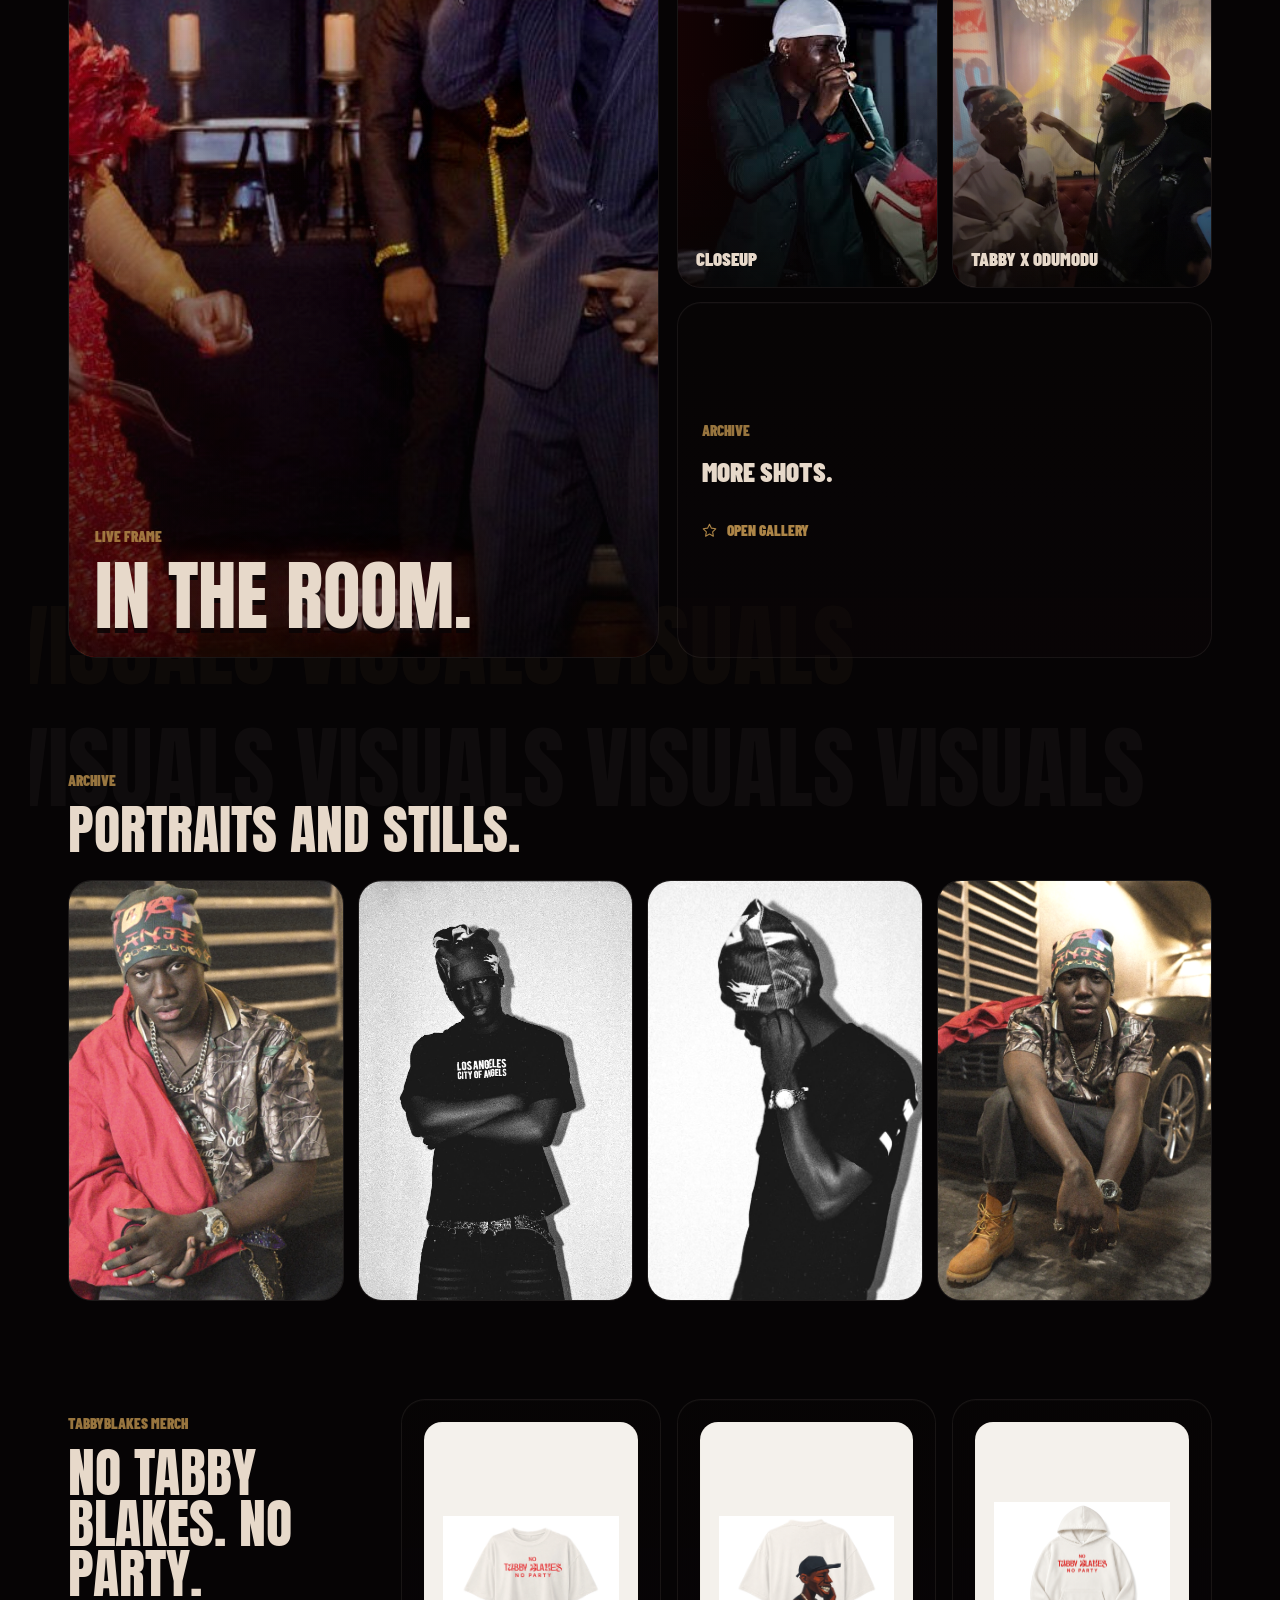
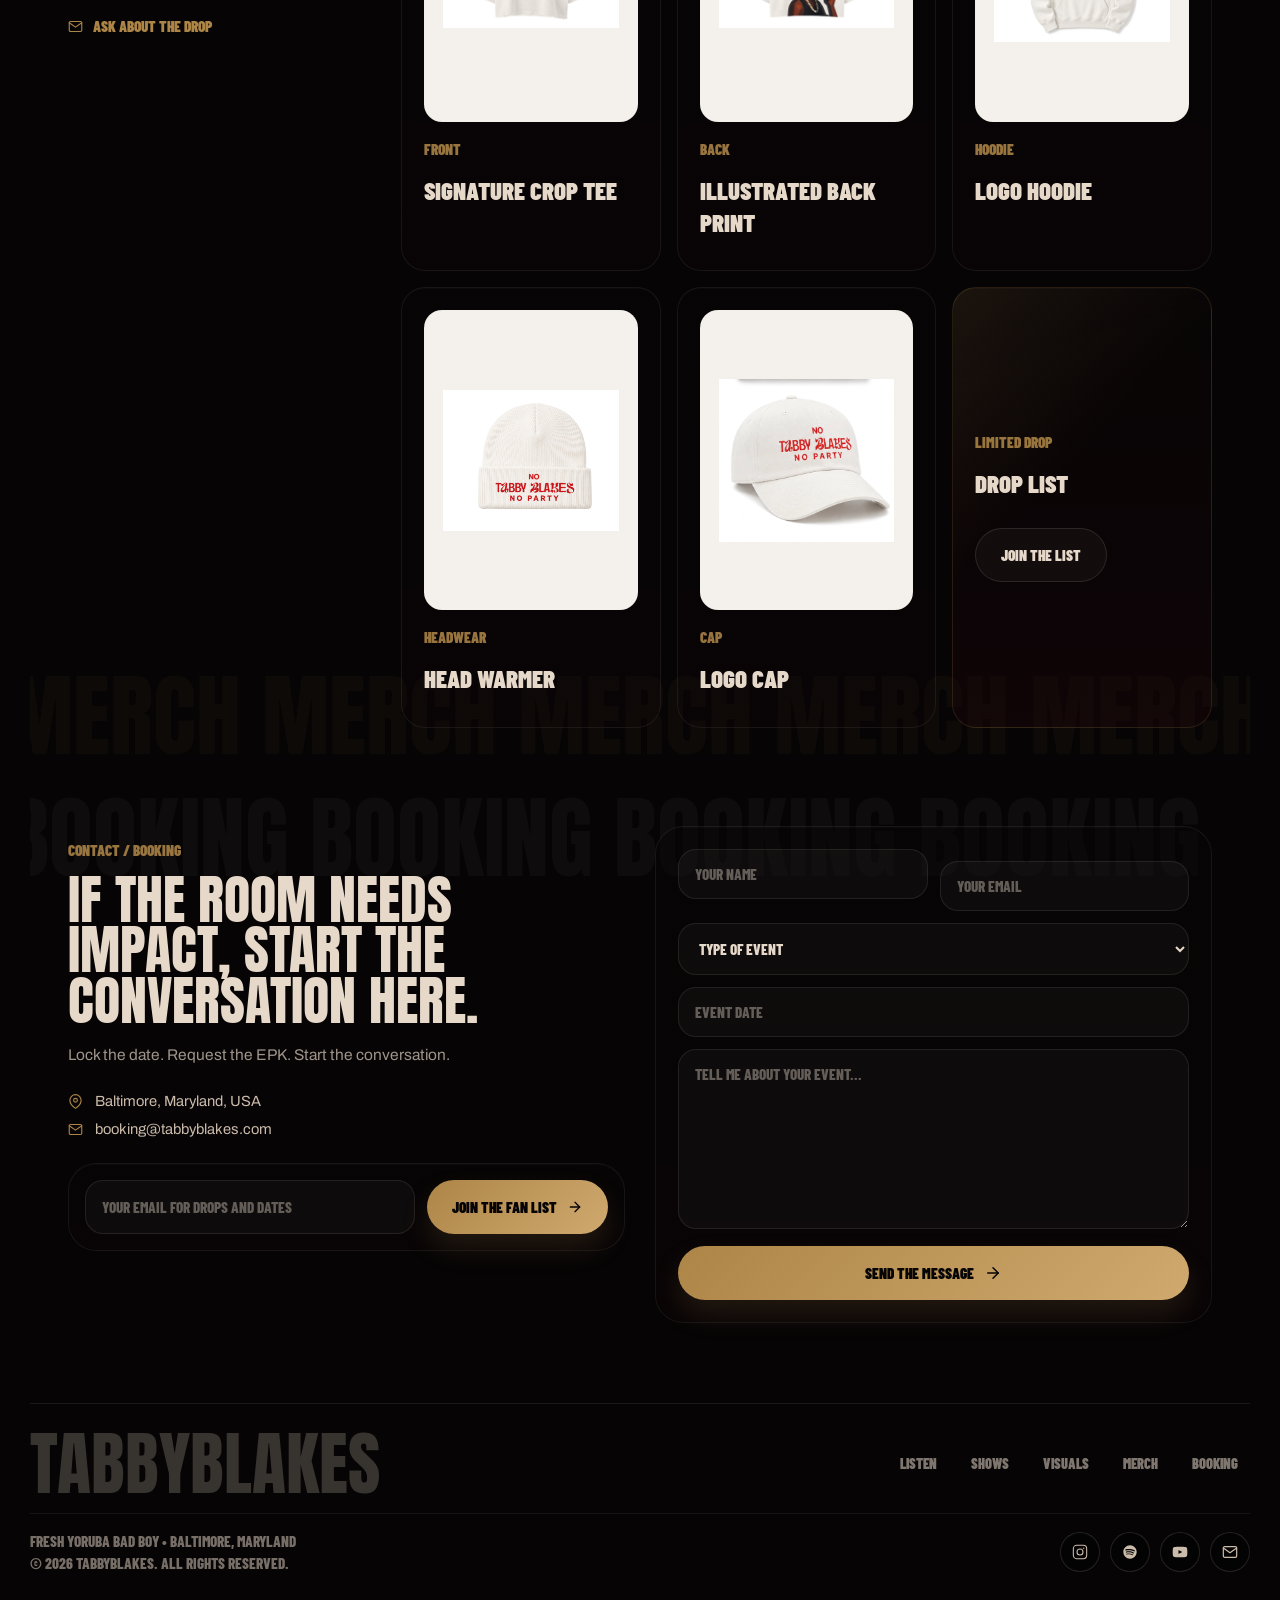
==== commit 608e1ea0: "Update footer and mobile hero brightness" ====
--- a/index.html
+++ b/index.html
@@ -4,7 +4,7 @@
     <meta charset="UTF-8">
     <meta name="viewport" content="width=device-width, initial-scale=1.0">
     <title>Tabbyblakes | Fresh Yoruba Bad Boy</title>
-    <link rel="stylesheet" href="tabbyblakes%20website/css/style.css?v=20260507-mobile-fix">
+    <link rel="stylesheet" href="tabbyblakes%20website/css/style.css?v=20260507-mobile-hero-bright">
     <link rel="preconnect" href="https://fonts.googleapis.com">
     <link rel="preconnect" href="https://fonts.gstatic.com" crossorigin>
     <link href="https://fonts.googleapis.com/css2?family=Anton&family=Archivo:wght@400;500;600;700;800;900&family=Barlow+Condensed:wght@600;700;800;900&display=swap" rel="stylesheet">
@@ -65,7 +65,6 @@
             <span class="brand-mark">TB</span>
             <span class="brand-copy">
                 <strong>TABBYBLAKES</strong>
-                <span>Fresh Yoruba Bad Boy</span>
             </span>
         </a>
 
@@ -294,7 +293,7 @@
 
             <div class="merch-grid fade-in-right">
                 <article class="merch-card">
-                    <div class="merch-image" role="button" tabindex="0" data-lightbox-src="tabbyblakes%20website/merch%201.png" data-lightbox-title="Signature Crop Tee" data-lightbox-caption="No Tabby Blakes No Party front print.">
+                    <div class="merch-image">
                         <img src="tabbyblakes%20website/merch%201.png" alt="No Tabby Blakes No Party shirt front">
                     </div>
                     <div class="merch-info">
@@ -303,7 +302,7 @@
                     </div>
                 </article>
                 <article class="merch-card">
-                    <div class="merch-image" role="button" tabindex="0" data-lightbox-src="tabbyblakes%20website/merch%202.png" data-lightbox-title="Illustrated Back Print" data-lightbox-caption="No Tabby Blakes No Party back artwork.">
+                    <div class="merch-image">
                         <img src="tabbyblakes%20website/merch%202.png" alt="No Tabby Blakes No Party shirt back">
                     </div>
                     <div class="merch-info">
@@ -312,7 +311,7 @@
                     </div>
                 </article>
                 <article class="merch-card">
-                    <div class="merch-image" role="button" tabindex="0" data-lightbox-src="tabbyblakes%20website/merchhoodie.png" data-lightbox-title="Logo Hoodie" data-lightbox-caption="No Tabby Blakes No Party hoodie.">
+                    <div class="merch-image">
                         <img src="tabbyblakes%20website/merchhoodie.png" alt="No Tabby Blakes No Party hoodie">
                     </div>
                     <div class="merch-info">
@@ -321,7 +320,7 @@
                     </div>
                 </article>
                 <article class="merch-card">
-                    <div class="merch-image" role="button" tabindex="0" data-lightbox-src="tabbyblakes%20website/merchheadwarmer.png" data-lightbox-title="Head Warmer" data-lightbox-caption="No Tabby Blakes No Party head warmer.">
+                    <div class="merch-image">
                         <img src="tabbyblakes%20website/merchheadwarmer.png" alt="No Tabby Blakes No Party head warmer">
                     </div>
                     <div class="merch-info">
@@ -330,7 +329,7 @@
                     </div>
                 </article>
                 <article class="merch-card">
-                    <div class="merch-image" role="button" tabindex="0" data-lightbox-src="tabbyblakes%20website/merchcap.jpeg" data-lightbox-title="Logo Cap" data-lightbox-caption="No Tabby Blakes No Party cap.">
+                    <div class="merch-image">
                         <img src="tabbyblakes%20website/merchcap.jpeg" alt="No Tabby Blakes No Party cap">
                     </div>
                     <div class="merch-info">
@@ -400,8 +399,31 @@
     </main>
 
     <footer class="site-footer">
-        <div class="footer-brand">TABBYBLAKES</div>
-        <p>Fresh Yoruba Bad Boy &bull; Baltimore, Maryland</p>
+        <div class="footer-top">
+            <a href="#hero" class="footer-brand" aria-label="Back to Tabbyblakes home">TABBYBLAKES</a>
+
+            <nav class="footer-nav" aria-label="Footer navigation">
+                <a href="#links">Listen</a>
+                <a href="#shows">Shows</a>
+                <a href="#visuals">Visuals</a>
+                <a href="#merch">Merch</a>
+                <a href="#contact">Booking</a>
+            </nav>
+        </div>
+
+        <div class="footer-bottom">
+            <div class="footer-meta">
+                <p>Fresh Yoruba Bad Boy &bull; Baltimore, Maryland</p>
+                <p>&copy; 2026 Tabbyblakes. All rights reserved.</p>
+            </div>
+
+            <div class="footer-socials" aria-label="Social links">
+                <a href="#" aria-label="Instagram"><svg width="16" height="16"><use href="#ico-instagram"/></svg></a>
+                <a href="https://open.spotify.com/artist/40F7Irbyz7PtQq5jBqzTwW?si=wpuVYuO3R9-iugz6W2BMnA" target="_blank" rel="noopener noreferrer" aria-label="Spotify"><svg width="16" height="16"><use href="#ico-spotify"/></svg></a>
+                <a href="https://youtube.com/@tabbyblakes?si=w1Apf0CGotg-PstD" target="_blank" rel="noopener noreferrer" aria-label="YouTube"><svg width="16" height="16"><use href="#ico-youtube"/></svg></a>
+                <a href="mailto:booking@tabbyblakes.com" aria-label="Email booking"><svg width="16" height="16"><use href="#ico-mail"/></svg></a>
+            </div>
+        </div>
     </footer>
 
     <div class="showcase-lightbox" id="showcase-lightbox" aria-hidden="true">
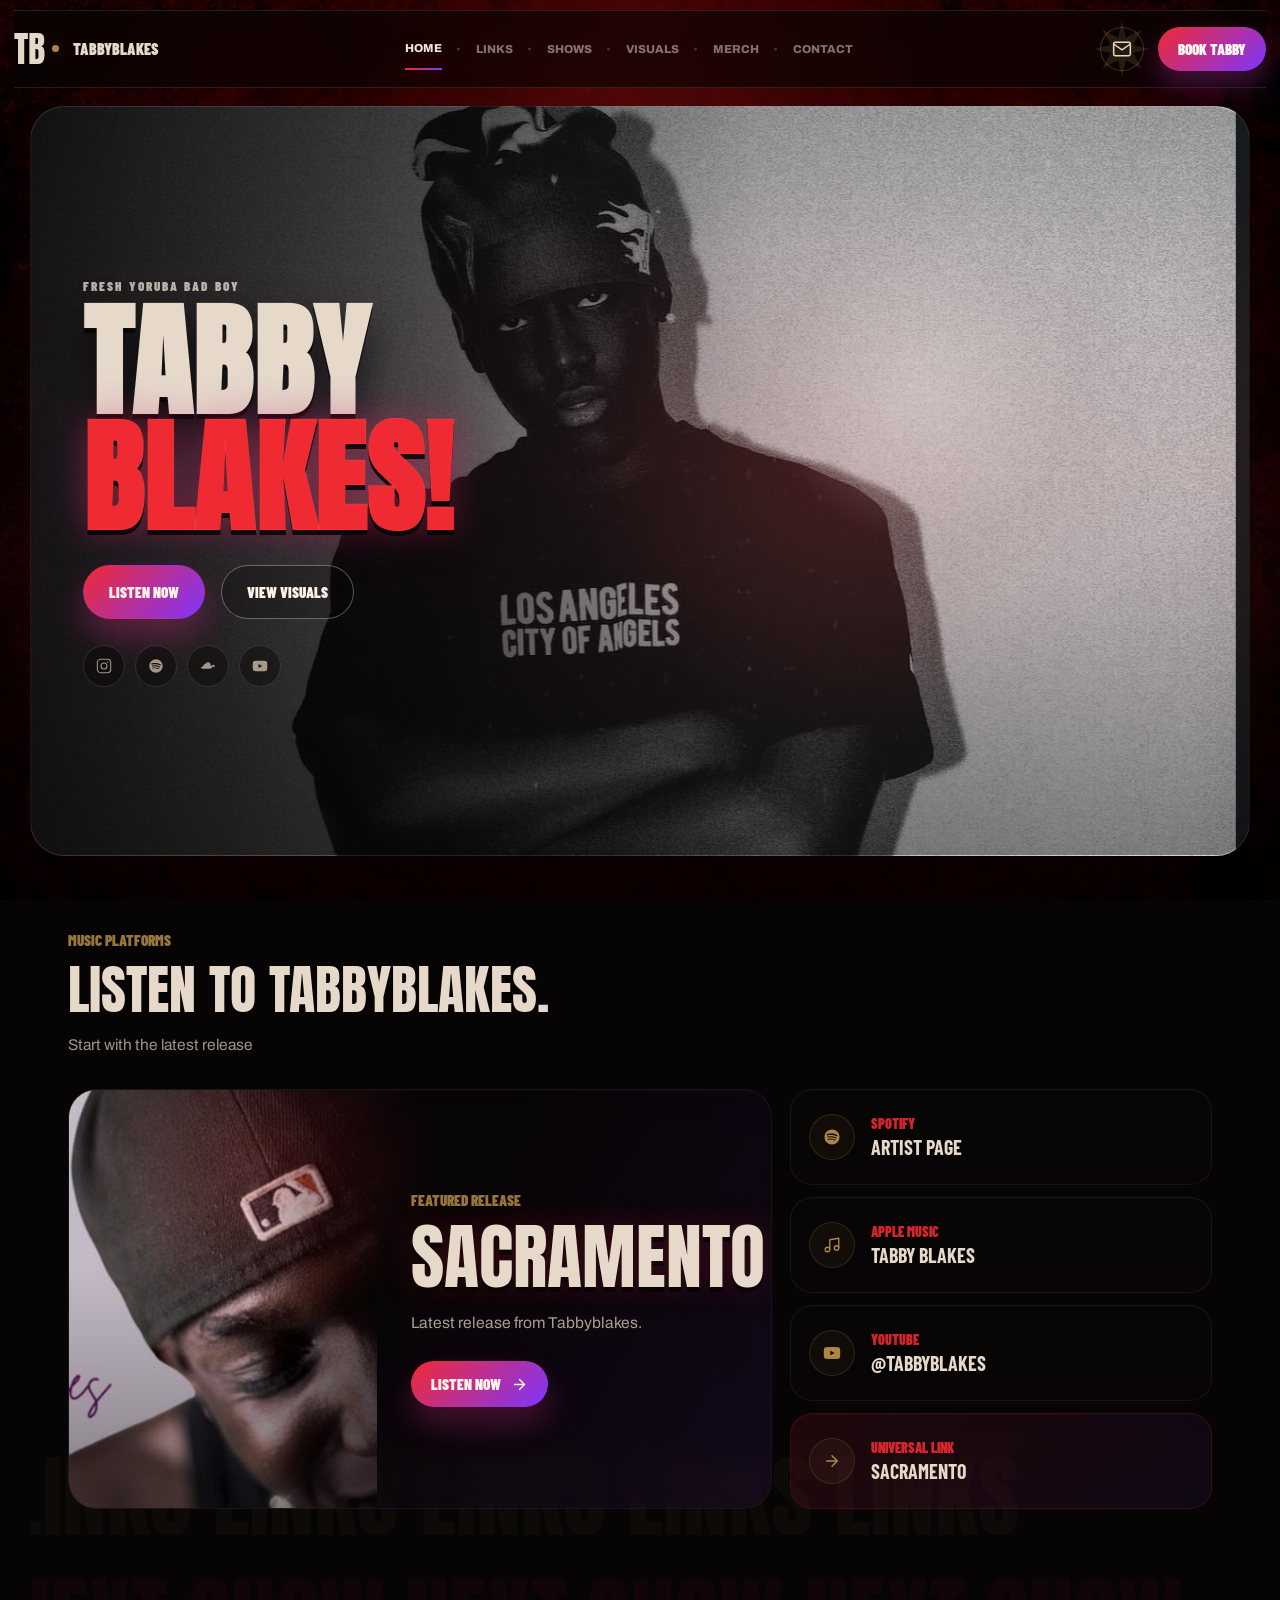
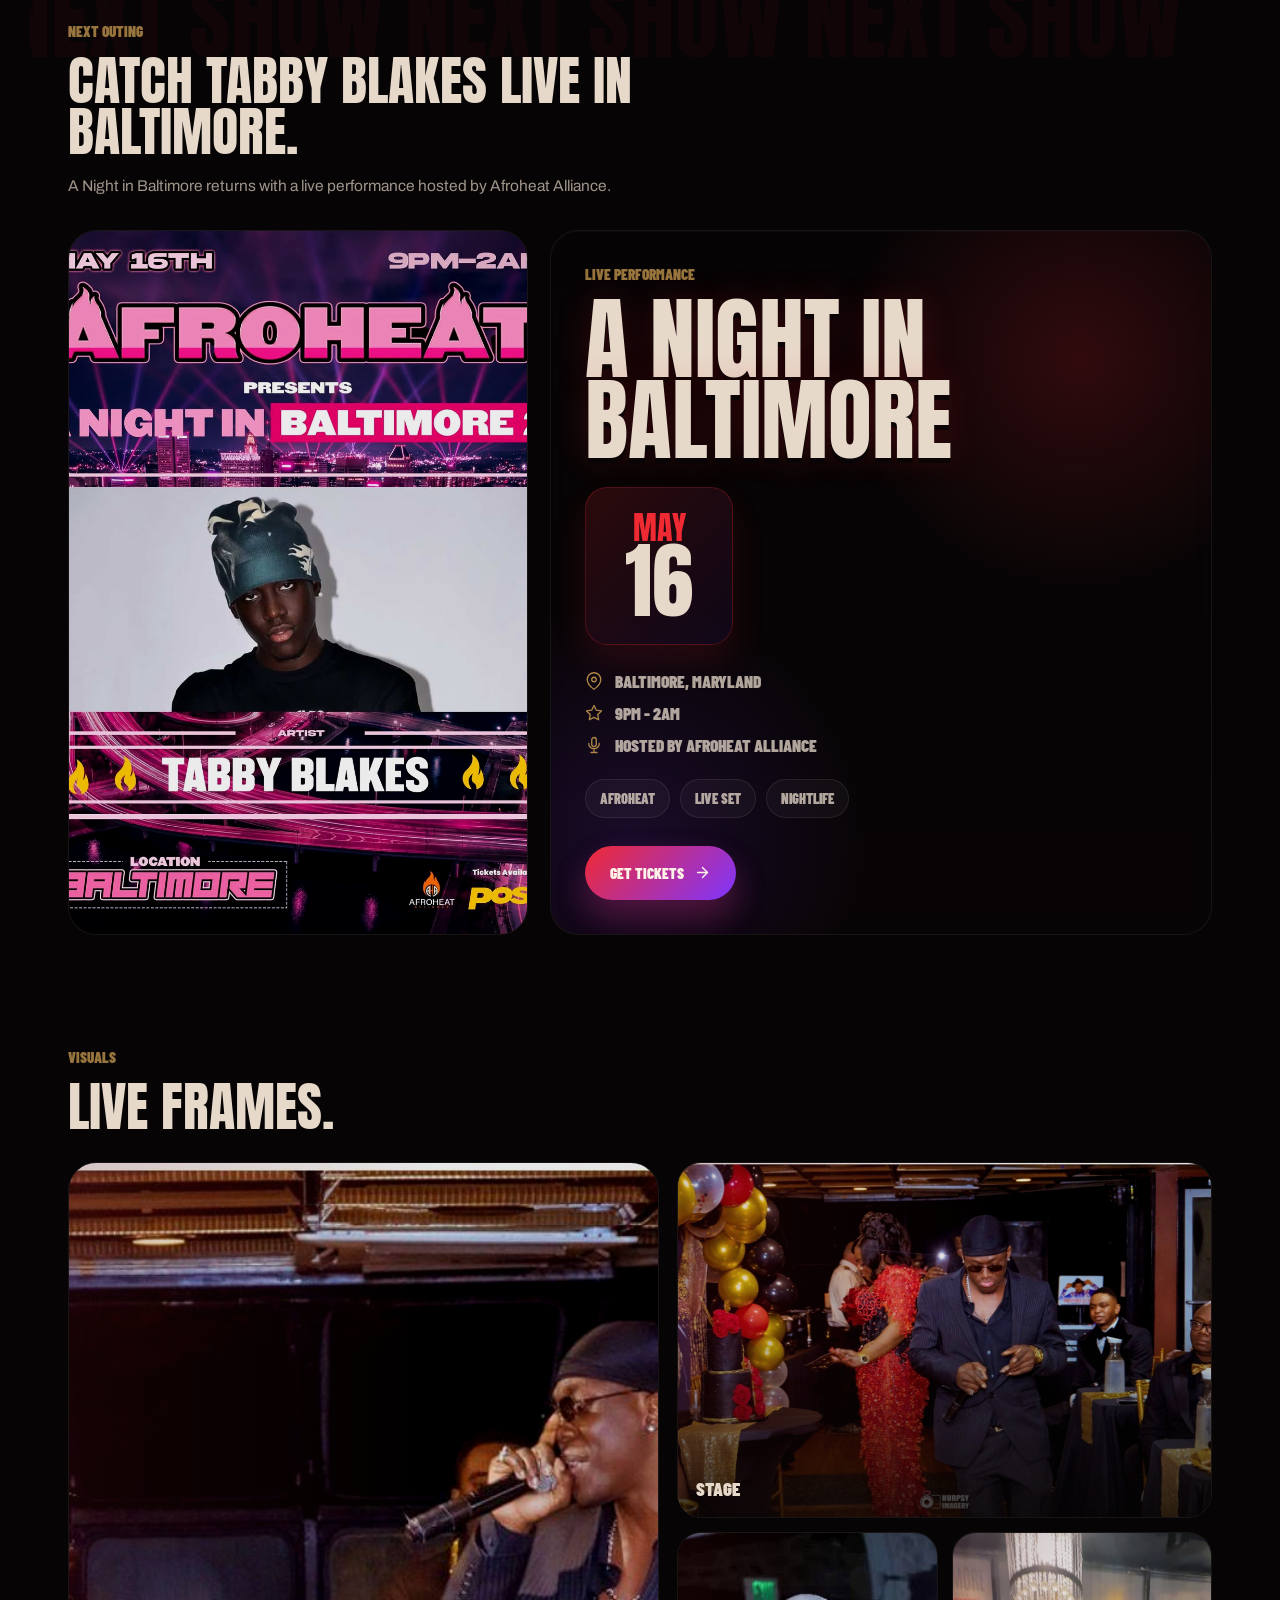
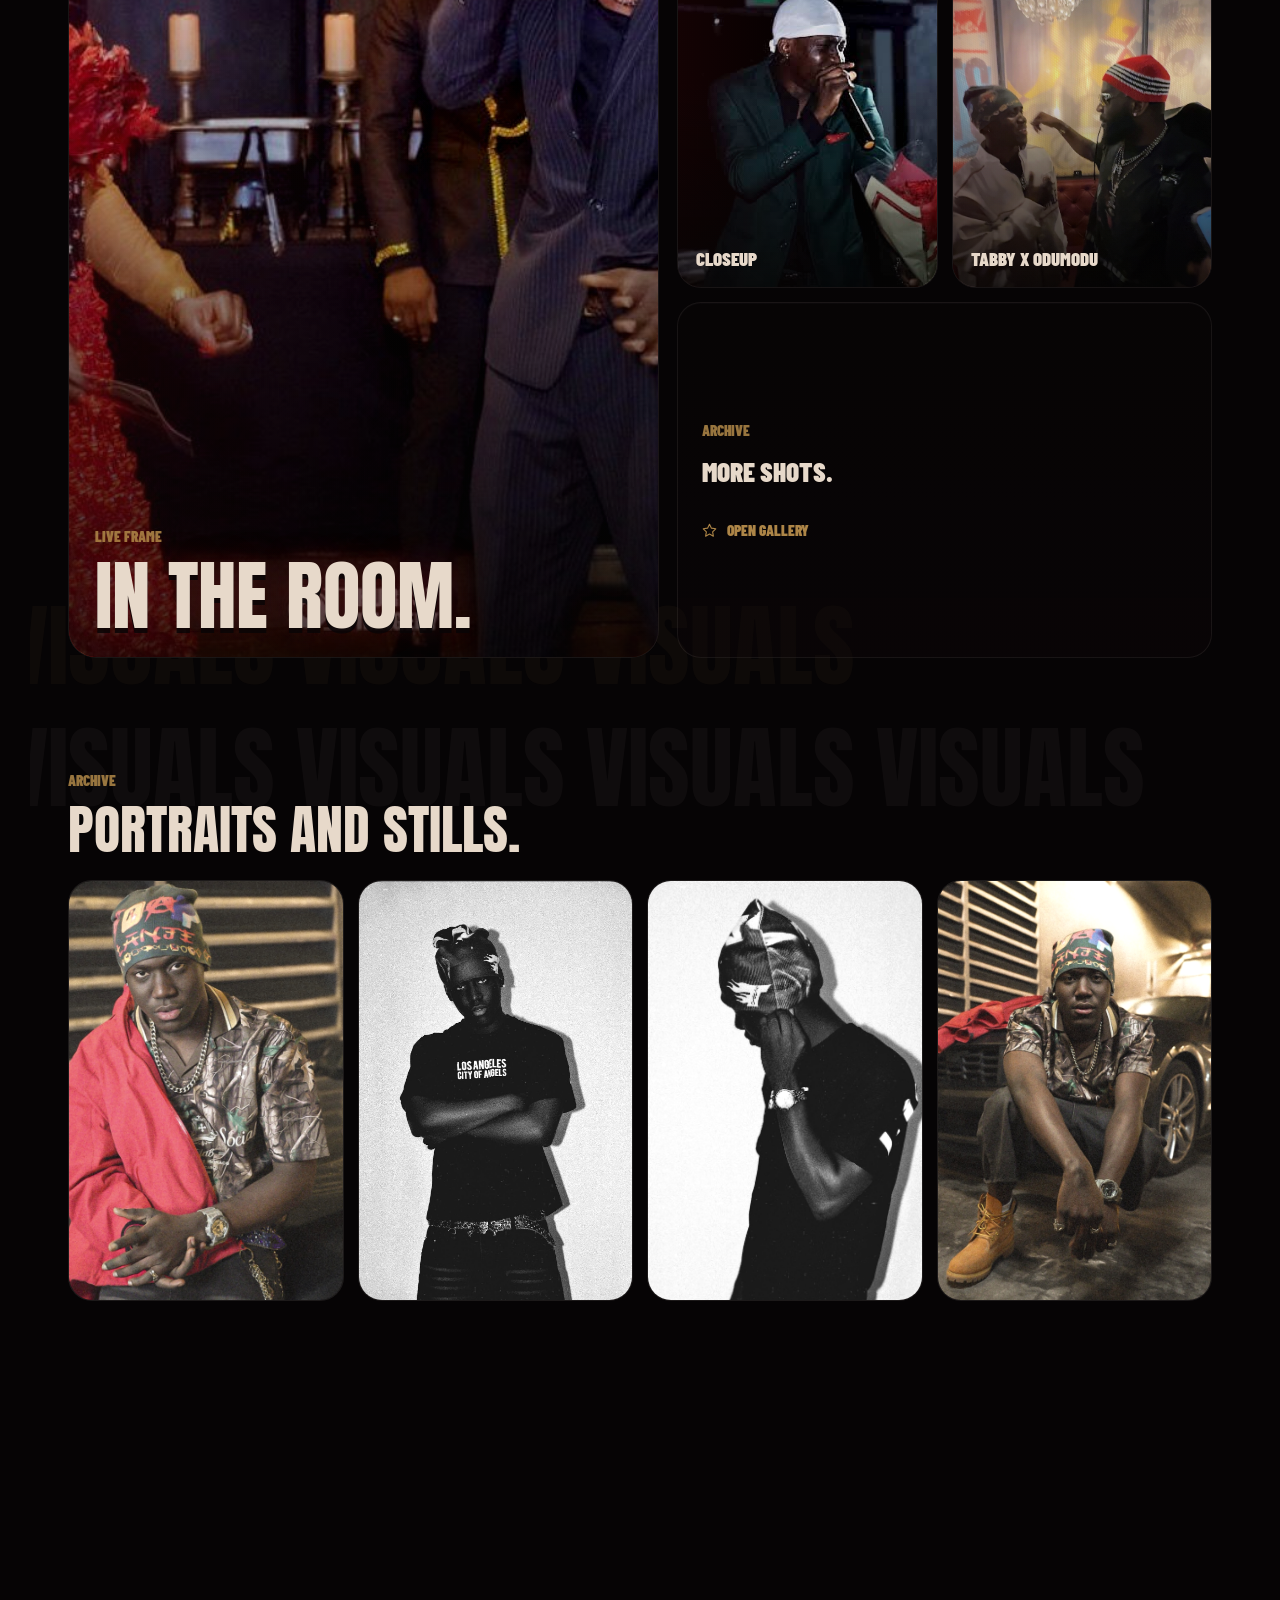
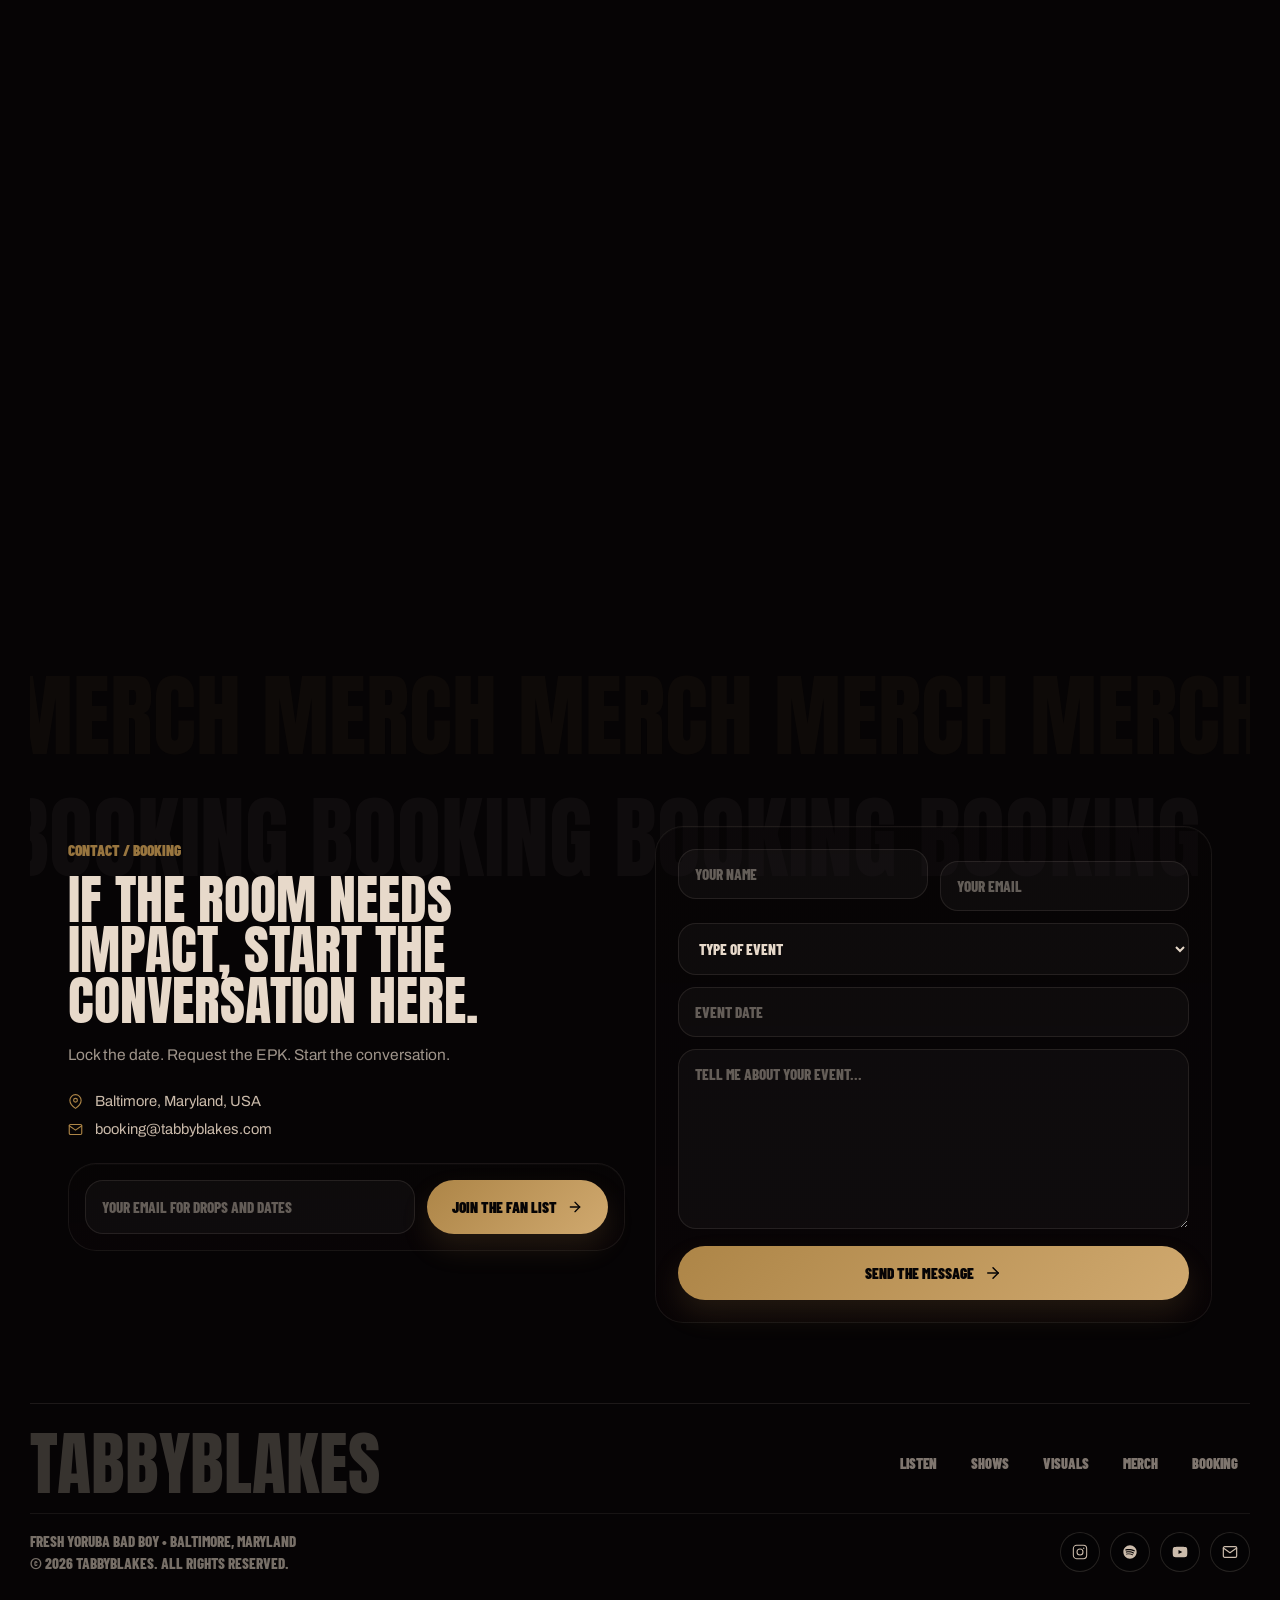
==== commit 36c3b158: "Make merch images open in lightbox" ====
--- a/index.html
+++ b/index.html
@@ -293,7 +293,7 @@
 
             <div class="merch-grid fade-in-right">
                 <article class="merch-card">
-                    <div class="merch-image">
+                    <div class="merch-image" role="button" tabindex="0" data-lightbox-src="tabbyblakes%20website/merch%201.png" data-lightbox-title="Signature Crop Tee" data-lightbox-caption="No Tabby Blakes No Party front print.">
                         <img src="tabbyblakes%20website/merch%201.png" alt="No Tabby Blakes No Party shirt front">
                     </div>
                     <div class="merch-info">
@@ -302,7 +302,7 @@
                     </div>
                 </article>
                 <article class="merch-card">
-                    <div class="merch-image">
+                    <div class="merch-image" role="button" tabindex="0" data-lightbox-src="tabbyblakes%20website/merch%202.png" data-lightbox-title="Illustrated Back Print" data-lightbox-caption="No Tabby Blakes No Party back artwork.">
                         <img src="tabbyblakes%20website/merch%202.png" alt="No Tabby Blakes No Party shirt back">
                     </div>
                     <div class="merch-info">
@@ -311,7 +311,7 @@
                     </div>
                 </article>
                 <article class="merch-card">
-                    <div class="merch-image">
+                    <div class="merch-image" role="button" tabindex="0" data-lightbox-src="tabbyblakes%20website/merchhoodie.png" data-lightbox-title="Logo Hoodie" data-lightbox-caption="No Tabby Blakes No Party hoodie.">
                         <img src="tabbyblakes%20website/merchhoodie.png" alt="No Tabby Blakes No Party hoodie">
                     </div>
                     <div class="merch-info">
@@ -320,7 +320,7 @@
                     </div>
                 </article>
                 <article class="merch-card">
-                    <div class="merch-image">
+                    <div class="merch-image" role="button" tabindex="0" data-lightbox-src="tabbyblakes%20website/merchheadwarmer.png" data-lightbox-title="Head Warmer" data-lightbox-caption="No Tabby Blakes No Party head warmer.">
                         <img src="tabbyblakes%20website/merchheadwarmer.png" alt="No Tabby Blakes No Party head warmer">
                     </div>
                     <div class="merch-info">
@@ -329,7 +329,7 @@
                     </div>
                 </article>
                 <article class="merch-card">
-                    <div class="merch-image">
+                    <div class="merch-image" role="button" tabindex="0" data-lightbox-src="tabbyblakes%20website/merchcap.jpeg" data-lightbox-title="Logo Cap" data-lightbox-caption="No Tabby Blakes No Party cap.">
                         <img src="tabbyblakes%20website/merchcap.jpeg" alt="No Tabby Blakes No Party cap">
                     </div>
                     <div class="merch-info">
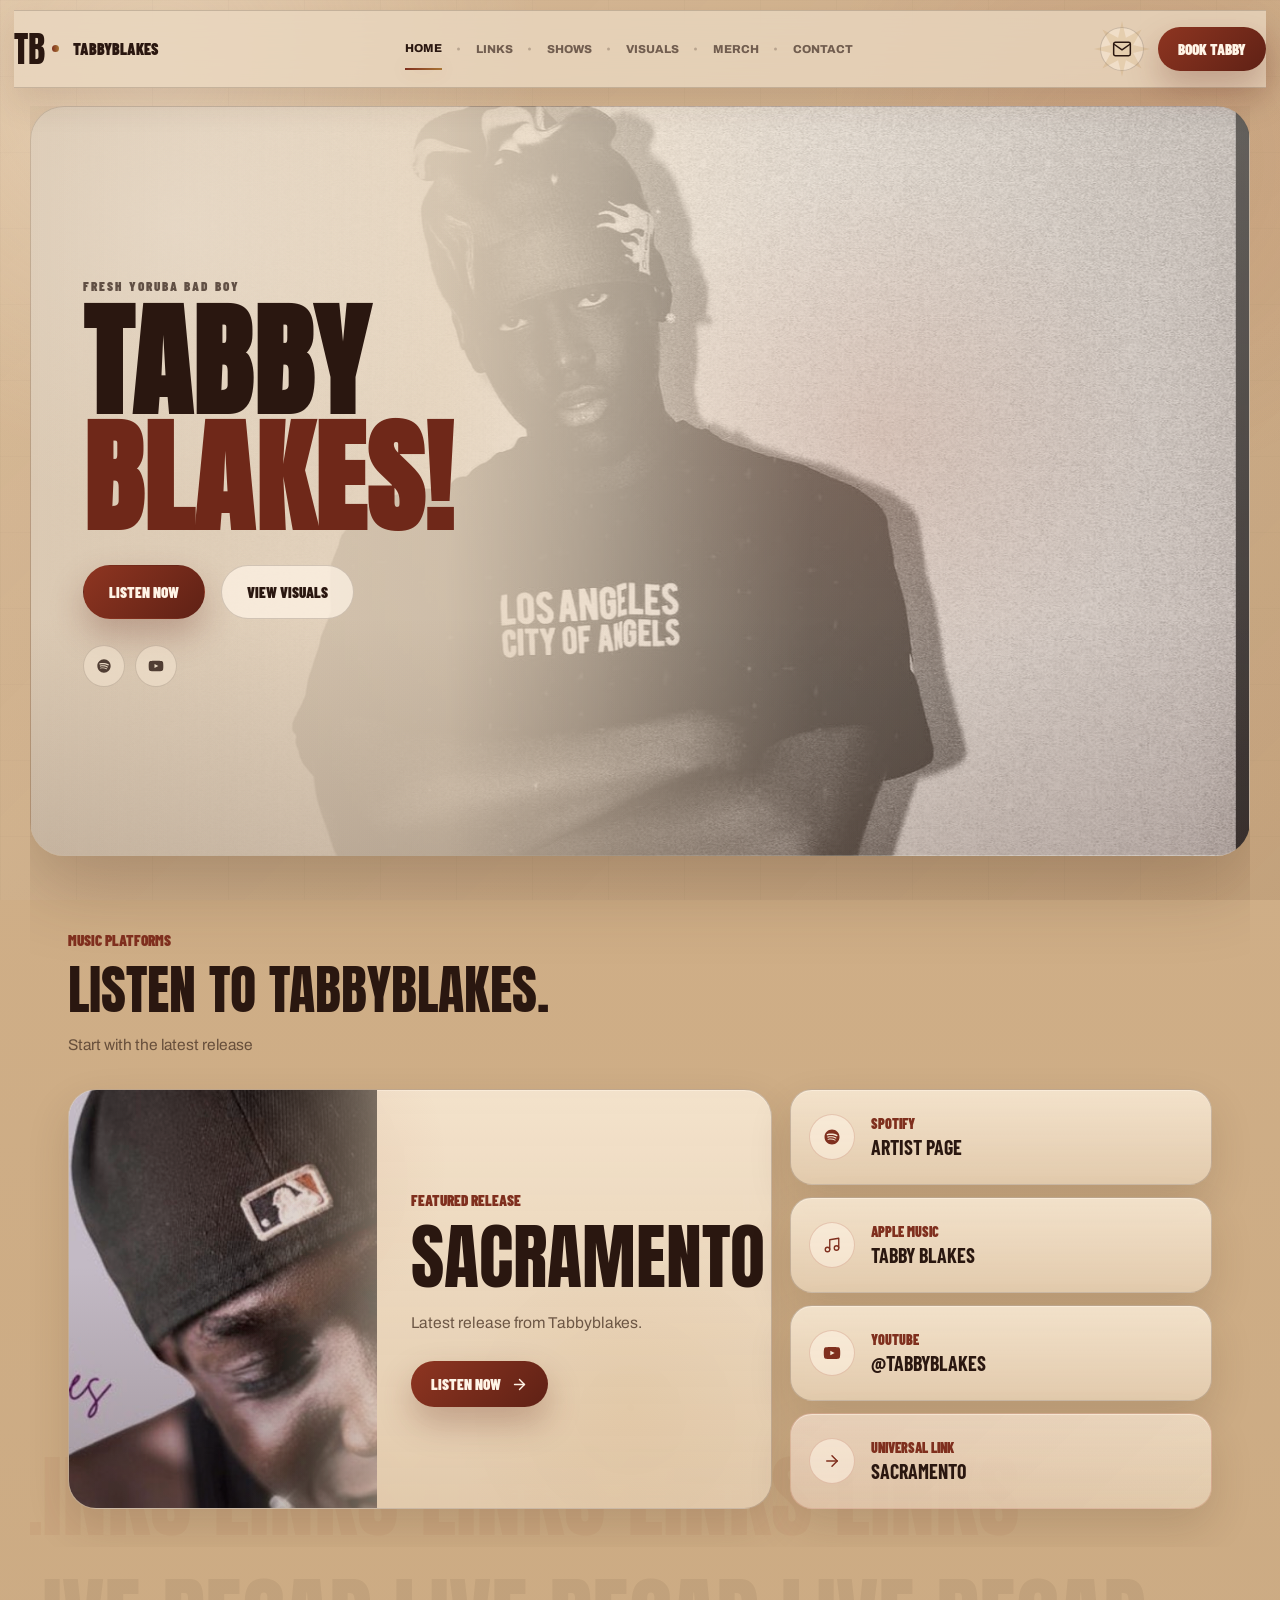
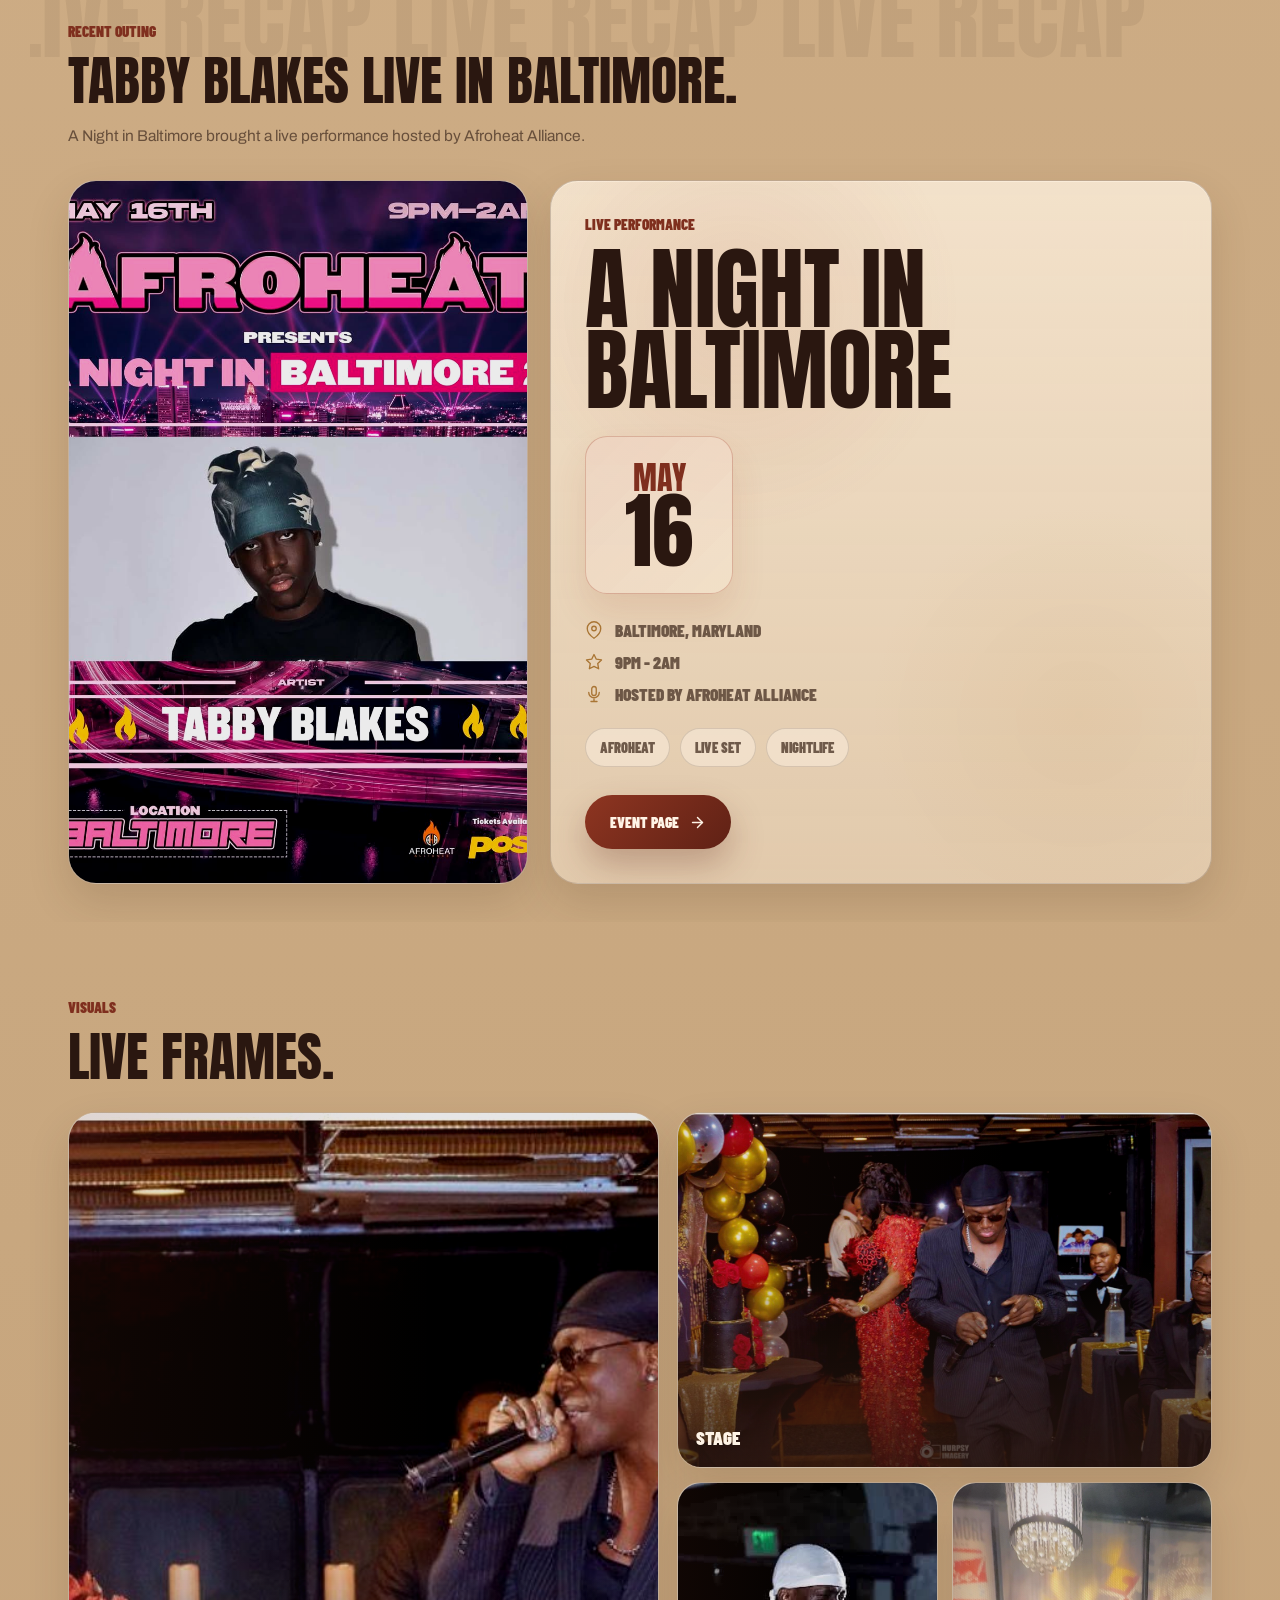
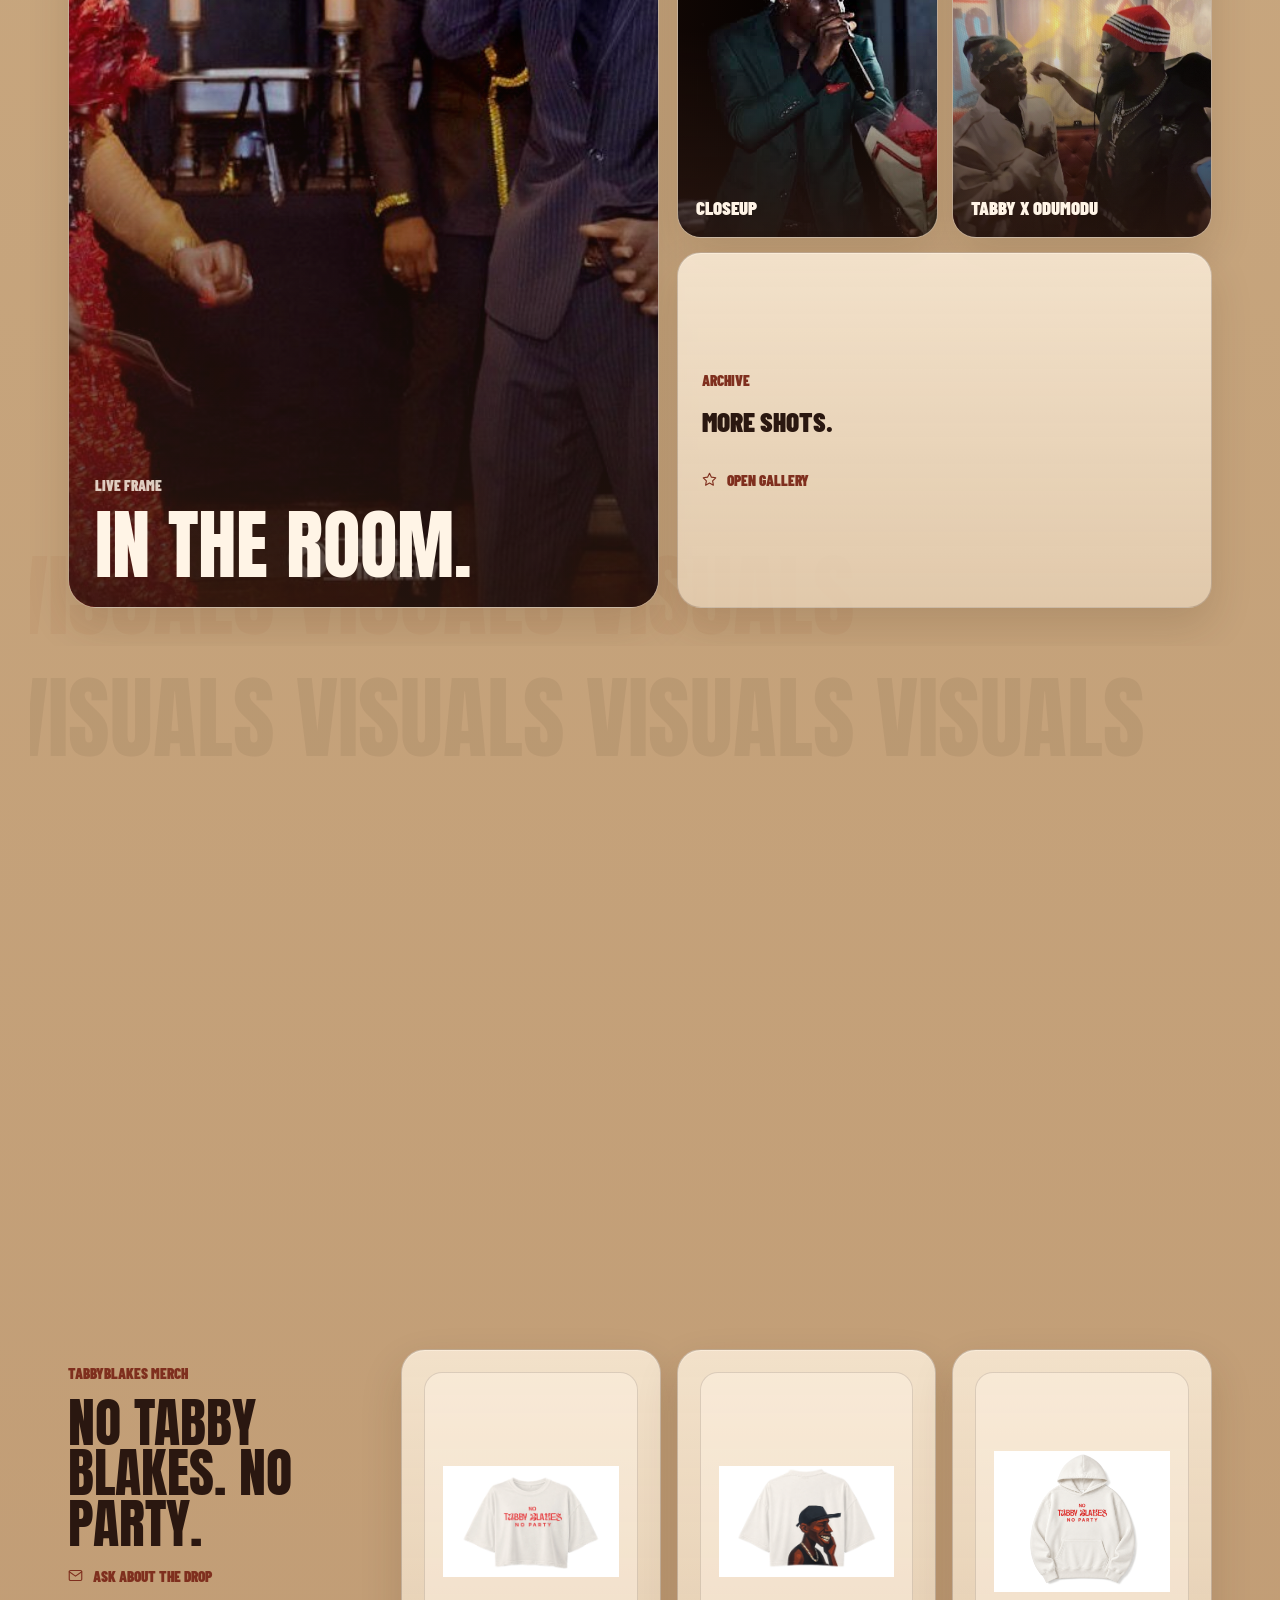
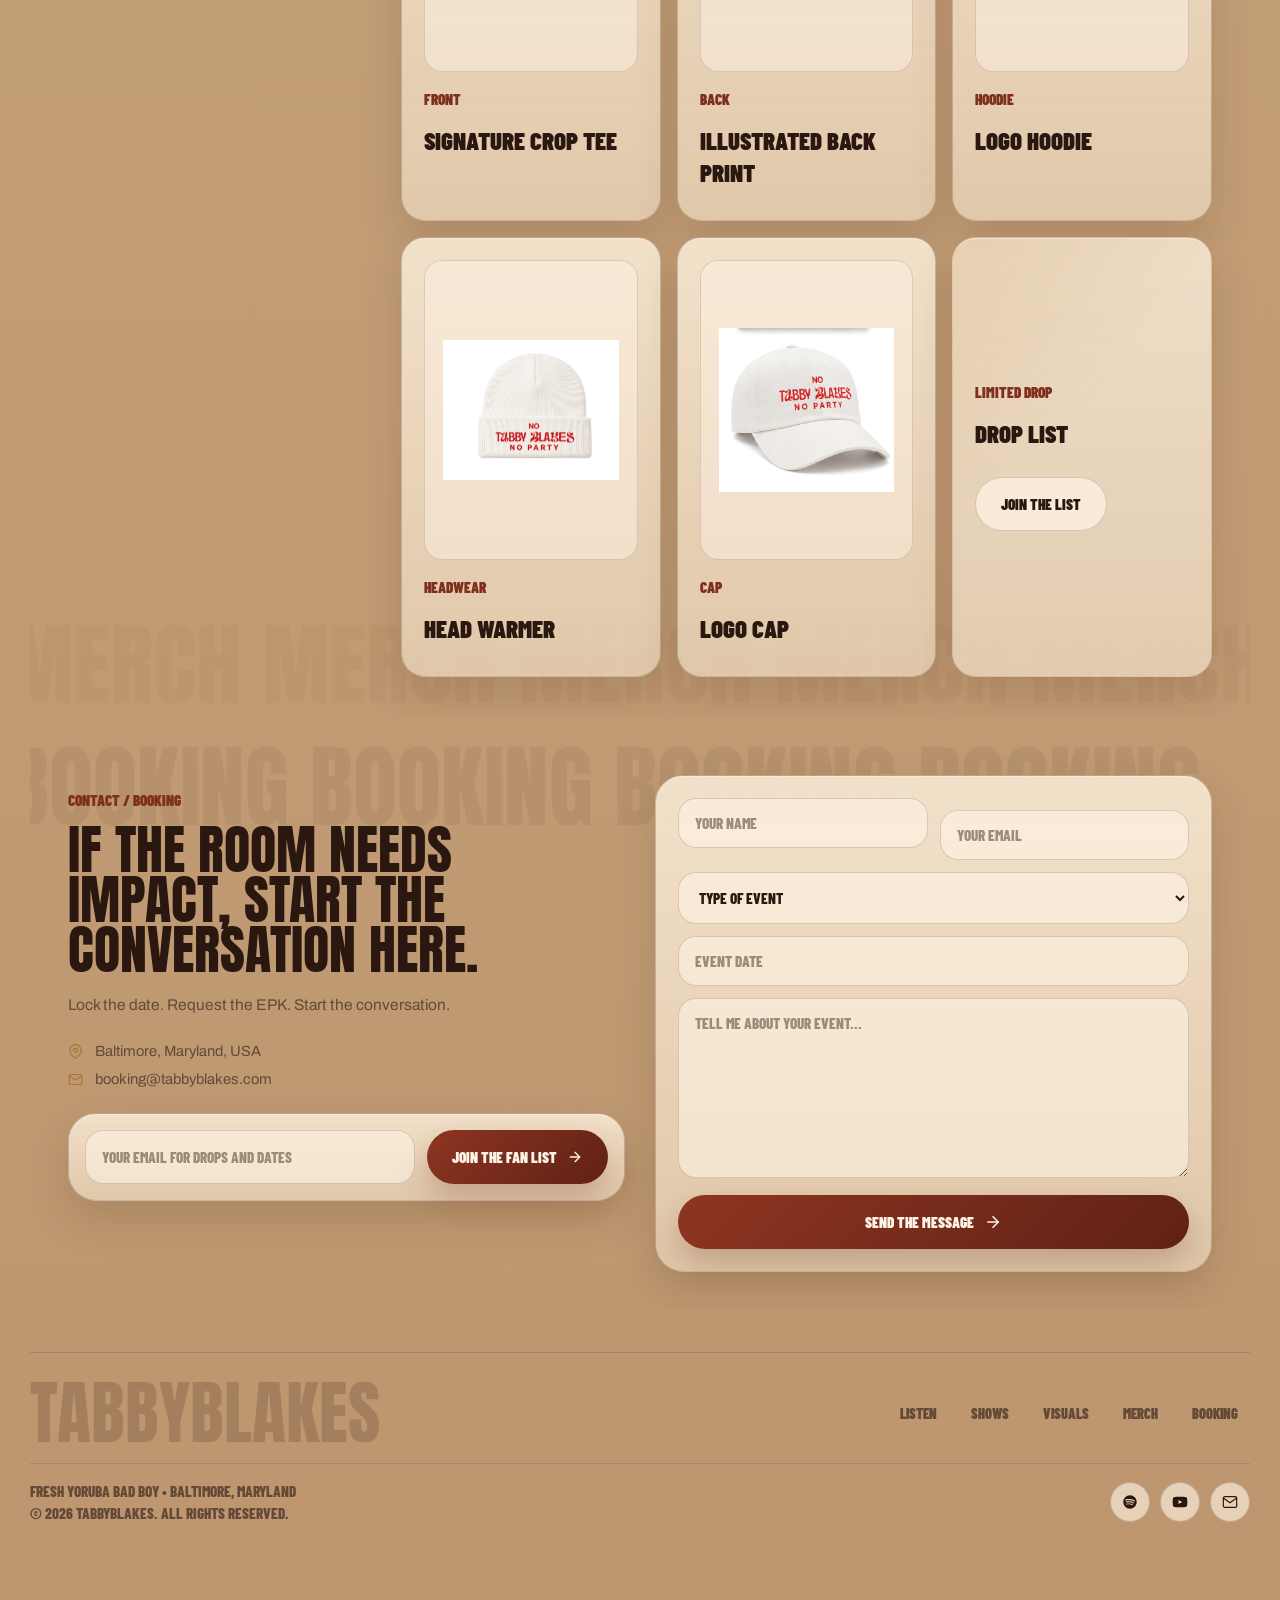
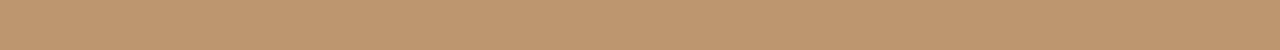
==== commit 3a96a4bb: "Move site files to deployment root" ====
--- a/index.html
+++ b/index.html
@@ -4,23 +4,15 @@
     <meta charset="UTF-8">
     <meta name="viewport" content="width=device-width, initial-scale=1.0">
     <title>Tabbyblakes | Fresh Yoruba Bad Boy</title>
-    <link rel="stylesheet" href="tabbyblakes%20website/css/style.css?v=20260507-mobile-hero-bright">
+    <link rel="stylesheet" href="style.css?v=20260518-warm-editorial-contrast">
     <link rel="preconnect" href="https://fonts.googleapis.com">
     <link rel="preconnect" href="https://fonts.gstatic.com" crossorigin>
     <link href="https://fonts.googleapis.com/css2?family=Anton&family=Archivo:wght@400;500;600;700;800;900&family=Barlow+Condensed:wght@600;700;800;900&display=swap" rel="stylesheet">
 </head>
 <body>
     <svg xmlns="http://www.w3.org/2000/svg" style="display:none">
-        <symbol id="ico-instagram" viewBox="0 0 24 24" fill="none" stroke="currentColor" stroke-width="1.6" stroke-linecap="round">
-            <rect x="2" y="2" width="20" height="20" rx="5"/>
-            <circle cx="12" cy="12" r="4.5"/>
-            <circle cx="17.6" cy="6.4" r="1" fill="currentColor" stroke="none"/>
-        </symbol>
         <symbol id="ico-spotify" viewBox="0 0 24 24" fill="currentColor">
             <path d="M12 2C6.48 2 2 6.48 2 12s4.48 10 10 10 10-4.48 10-10S17.52 2 12 2zm4.59 14.53a.625.625 0 01-.86.2c-2.36-1.44-5.33-1.77-8.83-.97a.624.624 0 01-.28-1.22c3.83-.87 7.1-.5 9.77 1.12.3.18.39.57.2.87zm1.23-2.72a.78.78 0 01-1.07.26c-2.7-1.65-6.82-2.13-10.01-1.17a.78.78 0 01-.46-1.49c3.65-1.11 8.18-.57 11.28 1.33.37.23.48.71.26 1.07zm.1-2.85c-3.24-1.92-8.59-2.1-11.68-1.16a.937.937 0 11-.55-1.79c3.55-1.08 9.46-.87 13.19 1.34a.937.937 0 11-.96 1.61z"/>
-        </symbol>
-        <symbol id="ico-soundcloud" viewBox="0 0 24 24" fill="currentColor">
-            <path d="M1.5 13.5c0 1.38 1.12 2.5 2.5 2.5h11.5c1.38 0 2.5-1.12 2.5-2.5 0-1.3-.99-2.37-2.27-2.49.08-.3.13-.61.13-.93 0-2.07-1.68-3.75-3.75-3.75a3.74 3.74 0 00-3.37 2.12A2.5 2.5 0 006 11a2.5 2.5 0 00-2.5 2.5zM22 12a2 2 0 01-2 2 2 2 0 01-2-2 2 2 0 012-2 2 2 0 012 2z"/>
         </symbol>
         <symbol id="ico-youtube" viewBox="0 0 24 24" fill="currentColor">
             <path d="M22.54 6.42a2.78 2.78 0 00-1.95-1.96C18.88 4 12 4 12 4s-6.88 0-8.59.46a2.78 2.78 0 00-1.95 1.96A29 29 0 001 12a29 29 0 00.46 5.58A2.78 2.78 0 003.41 19.6C5.12 20 12 20 12 20s6.88 0 8.59-.4a2.78 2.78 0 001.95-1.96A29 29 0 0023 12a29 29 0 00-.46-5.58zM9.75 15.02V8.98L15.5 12l-5.75 3.02z"/>
@@ -32,10 +24,6 @@
             <rect x="9" y="2" width="6" height="12" rx="3"/>
             <path d="M5 10a7 7 0 0014 0M12 19v3M8 22h8"/>
         </symbol>
-        <symbol id="ico-building" viewBox="0 0 24 24" fill="none" stroke="currentColor" stroke-width="1.8" stroke-linecap="round" stroke-linejoin="round">
-            <rect x="2" y="7" width="20" height="14" rx="1"/>
-            <path d="M16 7V5a2 2 0 00-2-2h-4a2 2 0 00-2 2v2M12 12h.01M8 12h.01M16 12h.01M8 16h.01M12 16h.01M16 16h.01"/>
-        </symbol>
         <symbol id="ico-star" viewBox="0 0 24 24" fill="none" stroke="currentColor" stroke-width="1.8" stroke-linecap="round" stroke-linejoin="round">
             <polygon points="12 2 15.09 8.26 22 9.27 17 14.14 18.18 21.02 12 17.77 5.82 21.02 7 14.14 2 9.27 8.91 8.26 12 2"/>
         </symbol>
@@ -49,14 +37,6 @@
         <symbol id="ico-arrow" viewBox="0 0 24 24" fill="none" stroke="currentColor" stroke-width="2" stroke-linecap="round" stroke-linejoin="round">
             <line x1="5" y1="12" x2="19" y2="12"/>
             <polyline points="12 5 19 12 12 19"/>
-        </symbol>
-        <symbol id="ico-play" viewBox="0 0 24 24" fill="currentColor">
-            <path d="M8 5.5v13l10-6.5-10-6.5z"/>
-        </symbol>
-        <symbol id="ico-download" viewBox="0 0 24 24" fill="none" stroke="currentColor" stroke-width="1.8" stroke-linecap="round" stroke-linejoin="round">
-            <path d="M12 3v12"/>
-            <path d="M7 10l5 5 5-5"/>
-            <path d="M5 20h14"/>
         </symbol>
     </svg>
 
@@ -100,15 +80,13 @@
                     <a href="#visuals" class="btn-secondary">View Visuals</a>
                 </div>
                 <div class="hero-socials">
-                    <a href="#" aria-label="Instagram"><svg width="16" height="16"><use href="#ico-instagram"/></svg></a>
                     <a href="https://open.spotify.com/artist/40F7Irbyz7PtQq5jBqzTwW?si=wpuVYuO3R9-iugz6W2BMnA" target="_blank" rel="noopener noreferrer" aria-label="Spotify"><svg width="16" height="16"><use href="#ico-spotify"/></svg></a>
-                    <a href="#" aria-label="SoundCloud"><svg width="16" height="16"><use href="#ico-soundcloud"/></svg></a>
                     <a href="https://youtube.com/@tabbyblakes?si=w1Apf0CGotg-PstD" target="_blank" rel="noopener noreferrer" aria-label="YouTube"><svg width="16" height="16"><use href="#ico-youtube"/></svg></a>
                 </div>
             </div>
         </section>
 
-        <section id="links" class="section-panel link-hub" data-marquee="LINKS LINKS LINKS LINKS LINKS">
+        <section id="links" class="section-panel" data-marquee="LINKS LINKS LINKS LINKS LINKS">
             <div class="panel-head fade-in-up">
                 <p class="panel-label">Music Platforms</p>
                 <h2 class="panel-title">Listen to Tabbyblakes.</h2>
@@ -118,7 +96,7 @@
             <div class="release-listen-layout">
                 <a href="https://ffm.to/tabbyblakes-sacramento" class="featured-release fade-in-up" target="_blank" rel="noopener noreferrer" aria-label="Listen to Sacramento by Tabbyblakes">
                     <div class="featured-release-art">
-                        <img src="tabbyblakes%20website/musicImage.jpeg" alt="Sacramento release artwork by Tabby Blakes">
+                        <img src="musicImage.jpeg" alt="Sacramento release artwork by Tabby Blakes">
                     </div>
                     <div class="featured-release-copy">
                         <span class="mini-kicker">Featured Release</span>
@@ -164,16 +142,16 @@
             </div>
         </section>
 
-        <section id="shows" class="section-panel show-section" data-marquee="NEXT SHOW NEXT SHOW NEXT SHOW">
+        <section id="shows" class="section-panel show-section" data-marquee="LIVE RECAP LIVE RECAP LIVE RECAP">
             <div class="panel-head fade-in-up">
-                <p class="panel-label">Next Outing</p>
-                <h2 class="panel-title">Catch Tabby Blakes live in Baltimore.</h2>
-                <p class="panel-intro">A Night in Baltimore returns with a live performance hosted by Afroheat Alliance.</p>
+                <p class="panel-label">Recent Outing</p>
+                <h2 class="panel-title">Tabby Blakes live in Baltimore.</h2>
+                <p class="panel-intro">A Night in Baltimore brought a live performance hosted by Afroheat Alliance.</p>
             </div>
 
             <div class="show-layout">
                 <a href="https://posh.vip/e/a-night-in-baltimore-part-2" class="show-poster fade-in-left" target="_blank" rel="noopener noreferrer" aria-label="Open tickets for A Night in Baltimore Part 2">
-                    <img src="tabbyblakes%20website/afroheatblakes.jpeg" alt="A Night in Baltimore 2 Afroheat flyer featuring Tabby Blakes">
+                    <img src="afroheatblakes.jpeg" alt="A Night in Baltimore 2 Afroheat flyer featuring Tabby Blakes">
                 </a>
 
                 <div class="show-details fade-in-right">
@@ -207,22 +185,22 @@
                     </div>
 
                     <a href="https://posh.vip/e/a-night-in-baltimore-part-2" class="show-cta" target="_blank" rel="noopener noreferrer">
-                        Get Tickets
+                        Event Page
                         <svg width="17" height="17"><use href="#ico-arrow"/></svg>
                     </a>
                 </div>
             </div>
         </section>
 
-        <section id="visuals" class="section-panel media-assets" data-marquee="VISUALS VISUALS VISUALS">
+        <section id="visuals" class="section-panel" data-marquee="VISUALS VISUALS VISUALS">
             <div class="media-assets-head fade-in-up">
                 <p class="panel-label">Visuals</p>
                 <h2 class="panel-title">Live frames.</h2>
             </div>
 
             <div class="media-assets-layout">
-                <div class="media-feature fade-in-left" role="button" tabindex="0" data-lightbox-src="tabbyblakes%20website/BlakesPerform1.jpeg" data-lightbox-title="Live Performance" data-lightbox-caption="Tabby Blakes performing live with crowd-facing presence.">
-                    <img src="tabbyblakes%20website/BlakesPerform1.jpeg" alt="Tabby Blakes performing live on stage">
+                <div class="media-feature fade-in-left" role="button" tabindex="0" data-lightbox-src="BlakesPerform1.jpeg" data-lightbox-title="Live Performance" data-lightbox-caption="Tabby Blakes performing live with crowd-facing presence.">
+                    <img src="BlakesPerform1.jpeg" alt="Tabby Blakes performing live on stage">
                     <div class="media-feature-copy">
                         <span class="mini-kicker">Live Frame</span>
                         <h3>In the room.</h3>
@@ -230,16 +208,16 @@
                 </div>
 
                 <div class="media-stack fade-in-right">
-                    <div class="media-tile media-tile-wide" role="button" tabindex="0" data-lightbox-src="tabbyblakes%20website/blakesPerform2.jpeg" data-lightbox-title="Stage Movement" data-lightbox-caption="A performance moment showing movement, control, and live energy.">
-                        <img src="tabbyblakes%20website/blakesPerform2.jpeg" alt="Tabby Blakes holding a microphone during a live moment">
+                    <div class="media-tile media-tile-wide" role="button" tabindex="0" data-lightbox-src="blakesPerform2.jpeg" data-lightbox-title="Stage Movement" data-lightbox-caption="A performance moment showing movement, control, and live energy.">
+                        <img src="blakesPerform2.jpeg" alt="Tabby Blakes holding a microphone during a live moment">
                         <span>Stage</span>
                     </div>
-                    <div class="media-tile" role="button" tabindex="0" data-lightbox-src="tabbyblakes%20website/BlakesPerform3.jpeg" data-lightbox-title="Performance Closeup" data-lightbox-caption="A close live performance frame for press and recap use.">
-                        <img src="tabbyblakes%20website/BlakesPerform3.jpeg" alt="Tabby Blakes performing with a microphone and bouquet">
+                    <div class="media-tile" role="button" tabindex="0" data-lightbox-src="BlakesPerform3.jpeg" data-lightbox-title="Performance Closeup" data-lightbox-caption="A close live performance frame for press and recap use.">
+                        <img src="BlakesPerform3.jpeg" alt="Tabby Blakes performing with a microphone and bouquet">
                         <span>Closeup</span>
                     </div>
-                    <div class="media-tile" role="button" tabindex="0" data-lightbox-src="tabbyblakes%20website/BlakesOdumo.jpeg" data-lightbox-title="Culture Moment" data-lightbox-caption="A candid artist moment with Odumodublvck.">
-                        <img src="tabbyblakes%20website/BlakesOdumo.jpeg" alt="Tabby Blakes with Odumodublvck in a lounge setting">
+                    <div class="media-tile" role="button" tabindex="0" data-lightbox-src="BlakesOdumo.jpeg" data-lightbox-title="Culture Moment" data-lightbox-caption="A candid artist moment with Odumodublvck.">
+                        <img src="BlakesOdumo.jpeg" alt="Tabby Blakes with Odumodublvck in a lounge setting">
                         <span>Tabby x Odumodu</span>
                     </div>
 
@@ -257,7 +235,7 @@
             </div>
         </section>
 
-        <section id="gallery" class="section-panel gallery-layout" data-marquee="VISUALS VISUALS VISUALS VISUALS">
+        <section id="gallery" class="section-panel gallery-layout" data-nav-section="visuals" data-marquee="VISUALS VISUALS VISUALS VISUALS">
             <div class="gallery-copy fade-in-left">
                 <p class="panel-label">Archive</p>
                 <h2 class="panel-title">Portraits and stills.</h2>
@@ -265,17 +243,17 @@
 
             <div class="gallery-content">
                 <div class="gallery-grid fade-in-up">
-                    <div class="visual-item" role="button" tabindex="0" data-lightbox-src="tabbyblakes%20website/IMG_3174.PNG" data-lightbox-title="Portrait Study" data-lightbox-caption="A composed portrait frame built for posters, profile imagery, and feature placements.">
-                        <img src="tabbyblakes%20website/IMG_3174.PNG" alt="Portrait study">
-                    </div>
-                    <div class="visual-item" role="button" tabindex="0" data-lightbox-src="tabbyblakes%20website/IMG_3175.PNG" data-lightbox-title="Monochrome Presence" data-lightbox-caption="A stripped-back visual with strong attitude and a clean editorial feel.">
-                        <img src="tabbyblakes%20website/IMG_3175.PNG" alt="Monochrome presence">
-                    </div>
-                    <div class="visual-item" role="button" tabindex="0" data-lightbox-src="tabbyblakes%20website/IMG_3176.PNG" data-lightbox-title="Side Profile" data-lightbox-caption="A profile frame suited to release art, mood boards, and event graphics.">
-                        <img src="tabbyblakes%20website/IMG_3176.PNG" alt="Side profile portrait">
-                    </div>
-                    <div class="visual-item" role="button" tabindex="0" data-lightbox-src="tabbyblakes%20website/IMG_3173.PNG" data-lightbox-title="Live Frame" data-lightbox-caption="A performance image that keeps the booking side grounded in live presence.">
-                        <img src="tabbyblakes%20website/IMG_3173.PNG" alt="Live frame">
+                    <div class="visual-item" role="button" tabindex="0" data-lightbox-src="IMG_3174.PNG" data-lightbox-title="Portrait Study" data-lightbox-caption="A composed portrait frame built for posters, profile imagery, and feature placements.">
+                        <img src="IMG_3174.PNG" alt="Portrait study">
+                    </div>
+                    <div class="visual-item" role="button" tabindex="0" data-lightbox-src="IMG_3175.PNG" data-lightbox-title="Monochrome Presence" data-lightbox-caption="A stripped-back visual with strong attitude and a clean editorial feel.">
+                        <img src="IMG_3175.PNG" alt="Monochrome presence">
+                    </div>
+                    <div class="visual-item" role="button" tabindex="0" data-lightbox-src="IMG_3176.PNG" data-lightbox-title="Side Profile" data-lightbox-caption="A profile frame suited to release art, mood boards, and event graphics.">
+                        <img src="IMG_3176.PNG" alt="Side profile portrait">
+                    </div>
+                    <div class="visual-item" role="button" tabindex="0" data-lightbox-src="IMG_3173.PNG" data-lightbox-title="Live Frame" data-lightbox-caption="A performance image that keeps the booking side grounded in live presence.">
+                        <img src="IMG_3173.PNG" alt="Live frame">
                     </div>
                 </div>
             </div>
@@ -293,8 +271,8 @@
 
             <div class="merch-grid fade-in-right">
                 <article class="merch-card">
-                    <div class="merch-image" role="button" tabindex="0" data-lightbox-src="tabbyblakes%20website/merch%201.png" data-lightbox-title="Signature Crop Tee" data-lightbox-caption="No Tabby Blakes No Party front print.">
-                        <img src="tabbyblakes%20website/merch%201.png" alt="No Tabby Blakes No Party shirt front">
+                    <div class="merch-image" role="button" tabindex="0" data-lightbox-src="merch%201.png" data-lightbox-title="Signature Crop Tee" data-lightbox-caption="No Tabby Blakes No Party front print.">
+                        <img src="merch%201.png" alt="No Tabby Blakes No Party shirt front">
                     </div>
                     <div class="merch-info">
                         <span class="mini-kicker">Front</span>
@@ -302,8 +280,8 @@
                     </div>
                 </article>
                 <article class="merch-card">
-                    <div class="merch-image" role="button" tabindex="0" data-lightbox-src="tabbyblakes%20website/merch%202.png" data-lightbox-title="Illustrated Back Print" data-lightbox-caption="No Tabby Blakes No Party back artwork.">
-                        <img src="tabbyblakes%20website/merch%202.png" alt="No Tabby Blakes No Party shirt back">
+                    <div class="merch-image" role="button" tabindex="0" data-lightbox-src="merch%202.png" data-lightbox-title="Illustrated Back Print" data-lightbox-caption="No Tabby Blakes No Party back artwork.">
+                        <img src="merch%202.png" alt="No Tabby Blakes No Party shirt back">
                     </div>
                     <div class="merch-info">
                         <span class="mini-kicker">Back</span>
@@ -311,8 +289,8 @@
                     </div>
                 </article>
                 <article class="merch-card">
-                    <div class="merch-image" role="button" tabindex="0" data-lightbox-src="tabbyblakes%20website/merchhoodie.png" data-lightbox-title="Logo Hoodie" data-lightbox-caption="No Tabby Blakes No Party hoodie.">
-                        <img src="tabbyblakes%20website/merchhoodie.png" alt="No Tabby Blakes No Party hoodie">
+                    <div class="merch-image" role="button" tabindex="0" data-lightbox-src="merchhoodie.png" data-lightbox-title="Logo Hoodie" data-lightbox-caption="No Tabby Blakes No Party hoodie.">
+                        <img src="merchhoodie.png" alt="No Tabby Blakes No Party hoodie">
                     </div>
                     <div class="merch-info">
                         <span class="mini-kicker">Hoodie</span>
@@ -320,8 +298,8 @@
                     </div>
                 </article>
                 <article class="merch-card">
-                    <div class="merch-image" role="button" tabindex="0" data-lightbox-src="tabbyblakes%20website/merchheadwarmer.png" data-lightbox-title="Head Warmer" data-lightbox-caption="No Tabby Blakes No Party head warmer.">
-                        <img src="tabbyblakes%20website/merchheadwarmer.png" alt="No Tabby Blakes No Party head warmer">
+                    <div class="merch-image" role="button" tabindex="0" data-lightbox-src="merchheadwarmer.png" data-lightbox-title="Head Warmer" data-lightbox-caption="No Tabby Blakes No Party head warmer.">
+                        <img src="merchheadwarmer.png" alt="No Tabby Blakes No Party head warmer">
                     </div>
                     <div class="merch-info">
                         <span class="mini-kicker">Headwear</span>
@@ -329,8 +307,8 @@
                     </div>
                 </article>
                 <article class="merch-card">
-                    <div class="merch-image" role="button" tabindex="0" data-lightbox-src="tabbyblakes%20website/merchcap.jpeg" data-lightbox-title="Logo Cap" data-lightbox-caption="No Tabby Blakes No Party cap.">
-                        <img src="tabbyblakes%20website/merchcap.jpeg" alt="No Tabby Blakes No Party cap">
+                    <div class="merch-image" role="button" tabindex="0" data-lightbox-src="merchcap.jpeg" data-lightbox-title="Logo Cap" data-lightbox-caption="No Tabby Blakes No Party cap.">
+                        <img src="merchcap.jpeg" alt="No Tabby Blakes No Party cap">
                     </div>
                     <div class="merch-info">
                         <span class="mini-kicker">Cap</span>
@@ -360,7 +338,7 @@
                     <div class="contact-item"><svg width="15" height="15"><use href="#ico-mail"/></svg><span>booking@tabbyblakes.com</span></div>
                 </div>
 
-                <form class="fan-form" id="fan-form" novalidate>
+                <form class="fan-form" id="fan-form">
                     <label class="sr-only" for="fan-email">Email address</label>
                     <input id="fan-email" type="email" placeholder="YOUR EMAIL FOR DROPS AND DATES" required>
                     <button type="submit" class="fan-btn">
@@ -371,13 +349,13 @@
             </div>
 
             <div class="booking-panel fade-in-right">
-                <form class="booking-form" id="booking-form" novalidate>
+                <form class="booking-form" id="booking-form">
                     <div class="form-row">
                         <div class="form-group"><input type="text" placeholder="YOUR NAME" required></div>
                         <div class="form-group"><input type="email" placeholder="YOUR EMAIL" required></div>
                     </div>
                     <div class="form-group">
-                        <select>
+                        <select required>
                             <option value="" disabled selected>TYPE OF EVENT</option>
                             <option>Artist Booking</option>
                             <option>Private Party</option>
@@ -418,7 +396,6 @@
             </div>
 
             <div class="footer-socials" aria-label="Social links">
-                <a href="#" aria-label="Instagram"><svg width="16" height="16"><use href="#ico-instagram"/></svg></a>
                 <a href="https://open.spotify.com/artist/40F7Irbyz7PtQq5jBqzTwW?si=wpuVYuO3R9-iugz6W2BMnA" target="_blank" rel="noopener noreferrer" aria-label="Spotify"><svg width="16" height="16"><use href="#ico-spotify"/></svg></a>
                 <a href="https://youtube.com/@tabbyblakes?si=w1Apf0CGotg-PstD" target="_blank" rel="noopener noreferrer" aria-label="YouTube"><svg width="16" height="16"><use href="#ico-youtube"/></svg></a>
                 <a href="mailto:booking@tabbyblakes.com" aria-label="Email booking"><svg width="16" height="16"><use href="#ico-mail"/></svg></a>
@@ -448,6 +425,7 @@
         <a href="#contact" class="mobile-bookbar-link">Book Tabby</a>
     </div>
 
-    <script src="tabbyblakes%20website/js/main.js?v=20260506-hero-revert"></script>
+    <script src="script.js?v=20260509-flat-files"></script>
 </body>
 </html>
+
--- a/style.css
+++ b/style.css
@@ -0,0 +1,2494 @@
+/* =======================================================
+   TABBYBLAKES - EDITORIAL REDESIGN
+   Warm editorial light-brown system
+   ======================================================= */
+
+:root {
+    --ink-950: #2a1710;
+    --ink-900: #3b2419;
+    --hot-red: #7f2f1e;
+    --violet: #a97534;
+    --bone: #2a1710;
+    --bone-soft: #4d3325;
+    --bone-muted: rgba(74, 52, 38, 0.78);
+    --gold: #a97534;
+    --page-bg: #c8a77f;
+    --surface: #ead8c0;
+    --surface-soft: #f3e4cf;
+    --cream: #fff4e6;
+    --line: rgba(42, 23, 16, 0.16);
+    --ash-hover: rgba(159, 63, 36, 0.08);
+    --ash-border: rgba(42, 23, 16, 0.24);
+    --shadow: 0 24px 60px rgba(63, 37, 22, 0.24);
+
+    --f-display: "Anton", Impact, sans-serif;
+    --f-body: "Archivo", Arial, sans-serif;
+    --f-nav: "Barlow Condensed", "Arial Narrow", sans-serif;
+
+    --shell-w: 1220px;
+}
+
+*,
+*::before,
+*::after {
+    box-sizing: border-box;
+}
+
+html {
+    scroll-behavior: smooth;
+    font-size: 16px;
+    width: 100%;
+    max-width: 100%;
+    overflow-x: hidden;
+}
+
+body {
+    margin: 0;
+    width: 100%;
+    max-width: 100%;
+    min-height: 100vh;
+    color: var(--bone-soft);
+    font-family: var(--f-body);
+    background:
+        linear-gradient(180deg, #d2b18a 0%, var(--page-bg) 44%, #bd966f 100%);
+    overflow-x: hidden;
+}
+
+@supports (overflow-x: clip) {
+    html,
+    body {
+        overflow-x: clip;
+    }
+}
+
+body::before,
+body::after {
+    content: "";
+    position: fixed;
+    inset: 0;
+    pointer-events: none;
+}
+
+body::before {
+    z-index: -3;
+    background:
+        radial-gradient(circle at 12% 8%, rgba(255, 244, 230, 0.34), transparent 28%),
+        radial-gradient(circle at 88% 18%, rgba(159, 63, 36, 0.12), transparent 24%),
+        linear-gradient(135deg, rgba(255, 244, 230, 0.18), rgba(92, 55, 32, 0.1));
+    filter: none;
+}
+
+body::after {
+    z-index: -2;
+    background:
+        linear-gradient(90deg, rgba(42, 23, 16, 0.04) 1px, transparent 1px),
+        linear-gradient(180deg, rgba(42, 23, 16, 0.035) 1px, transparent 1px);
+    background-size: 76px 76px;
+    opacity: 0.42;
+}
+
+img {
+    display: block;
+    max-width: 100%;
+}
+
+a {
+    color: inherit;
+    text-decoration: none;
+}
+
+button,
+input,
+select,
+textarea {
+    font: inherit;
+}
+
+.sr-only {
+    position: absolute;
+    width: 1px;
+    height: 1px;
+    padding: 0;
+    margin: -1px;
+    overflow: hidden;
+    clip: rect(0, 0, 0, 0);
+    white-space: nowrap;
+    border: 0;
+}
+
+::-webkit-scrollbar {
+    width: 5px;
+}
+
+::-webkit-scrollbar-track {
+    background: rgba(0, 0, 0, 0.46);
+}
+
+::-webkit-scrollbar-thumb {
+    background: rgba(173, 133, 71, 0.38);
+    border-radius: 999px;
+}
+
+.site-header {
+    position: sticky;
+    top: 0;
+    z-index: 100;
+    display: flex;
+    align-items: center;
+    justify-content: space-between;
+    gap: 34px;
+    width: min(calc(100% - 28px), 1280px);
+    max-width: 100%;
+    margin: 10px auto 0;
+    padding: 16px 0;
+    border-top: 1px solid rgba(231, 217, 202, 0.12);
+    border-bottom: 1px solid rgba(231, 217, 202, 0.12);
+    background: rgba(6, 4, 5, 0.58);
+    backdrop-filter: blur(14px);
+    box-shadow: none;
+}
+
+.brand {
+    display: flex;
+    align-items: center;
+    gap: 14px;
+    min-width: 0;
+}
+
+.brand-mark {
+    position: relative;
+    width: auto;
+    height: auto;
+    border: 0;
+    border-radius: 0;
+    display: inline-flex;
+    align-items: center;
+    justify-content: center;
+    background: transparent;
+    color: var(--bone);
+    font-family: var(--f-display);
+    font-size: 2.25rem;
+    line-height: 0.9;
+    letter-spacing: 0;
+    box-shadow: none;
+}
+
+.brand-mark::after {
+    content: "";
+    width: 7px;
+    height: 7px;
+    margin-left: 7px;
+    border-radius: 50%;
+    background: var(--gold);
+    box-shadow: 0 0 18px rgba(173, 133, 71, 0.56);
+}
+
+.brand-copy {
+    display: flex;
+    flex-direction: column;
+    gap: 3px;
+}
+
+.brand-copy strong {
+    color: var(--bone);
+    font-family: var(--f-nav);
+    font-size: 1rem;
+    font-weight: 900;
+    letter-spacing: 0;
+    text-transform: uppercase;
+}
+
+.site-nav {
+    display: flex;
+    align-items: center;
+    gap: 34px;
+    flex-wrap: wrap;
+    justify-content: center;
+}
+
+.nav-link {
+    position: relative;
+    color: rgba(231, 217, 202, 0.52);
+    font-family: var(--f-body);
+    font-size: 0.72rem;
+    font-weight: 800;
+    letter-spacing: 0;
+    text-transform: uppercase;
+    transition: color 0.28s ease, opacity 0.28s ease, transform 0.28s ease, text-shadow 0.28s ease;
+}
+
+.nav-link + .nav-link::before {
+    content: "";
+    position: absolute;
+    left: -19px;
+    top: 50%;
+    width: 3px;
+    height: 3px;
+    border-radius: 50%;
+    background: rgba(231, 217, 202, 0.22);
+    transform: translateY(-50%);
+}
+
+.nav-link::after {
+    content: "";
+    position: absolute;
+    left: 0;
+    right: 0;
+    bottom: -16px;
+    height: 2px;
+    background: linear-gradient(90deg, var(--hot-red), var(--violet));
+    opacity: 0;
+    transform: scaleX(0.72);
+    transform-origin: left center;
+    transition: opacity 0.28s ease, transform 0.28s ease, box-shadow 0.28s ease;
+}
+
+.nav-link:hover,
+.nav-link.active {
+    color: rgba(247, 238, 228, 0.96);
+    text-shadow: 0 0 18px rgba(159, 63, 36, 0.18);
+    transform: translateY(-1px);
+}
+
+.nav-link:hover::after,
+.nav-link.active::after {
+    opacity: 1;
+    transform: scaleX(1);
+    box-shadow: 0 0 18px rgba(159, 63, 36, 0.26);
+}
+
+.header-cta,
+.btn-primary,
+.btn-secondary,
+.fan-btn,
+.submit-btn,
+.mobile-bookbar-link {
+    position: relative;
+    isolation: isolate;
+    overflow: hidden;
+    border-radius: 999px;
+    font-family: var(--f-nav);
+    font-size: 0.95rem;
+    font-weight: 900;
+    letter-spacing: 0;
+    text-transform: uppercase;
+    transition: transform 0.34s cubic-bezier(0.22, 1, 0.36, 1), background 0.3s ease, border-color 0.3s ease, color 0.3s ease, box-shadow 0.3s ease;
+}
+
+.header-cta::before,
+.btn-primary::before,
+.btn-secondary::before,
+.fan-btn::before,
+.submit-btn::before,
+.mobile-bookbar-link::before {
+    content: "";
+    position: absolute;
+    inset: -2px;
+    z-index: 0;
+    background: linear-gradient(110deg, transparent 0 28%, rgba(255, 255, 255, 0.36) 45%, transparent 62% 100%);
+    pointer-events: none;
+    transform: translateX(-130%) skewX(-18deg);
+    transition: transform 0.64s ease;
+}
+
+.header-cta:hover::before,
+.btn-primary:hover::before,
+.btn-secondary:hover::before,
+.fan-btn:hover::before,
+.submit-btn:hover::before,
+.mobile-bookbar-link:hover::before {
+    transform: translateX(130%) skewX(-18deg);
+}
+
+.header-actions {
+    display: flex;
+    align-items: center;
+    gap: 14px;
+}
+
+.mail-trigger {
+    position: relative;
+    z-index: 0;
+    width: 44px;
+    height: 44px;
+    border: 1px solid rgba(173, 133, 71, 0.35);
+    border-radius: 50%;
+    display: inline-flex;
+    align-items: center;
+    justify-content: center;
+    color: var(--bone);
+    background: rgba(8, 5, 6, 0.6);
+    transition: color 0.28s ease, border-color 0.28s ease, transform 0.28s ease, box-shadow 0.28s ease;
+}
+
+.mail-trigger svg {
+    position: relative;
+    z-index: 1;
+    transition: transform 0.32s ease;
+}
+
+.mail-trigger::before {
+    content: "";
+    position: absolute;
+    inset: -7px;
+    z-index: -1;
+    background: rgba(173, 133, 71, 0.18);
+    clip-path: polygon(50% 0, 57% 30%, 85% 15%, 70% 43%, 100% 50%, 70% 57%, 85% 85%, 57% 70%, 50% 100%, 43% 70%, 15% 85%, 30% 57%, 0 50%, 30% 43%, 15% 15%, 43% 30%);
+    animation: navSpin 18s linear infinite;
+}
+
+.mail-trigger:hover {
+    color: var(--gold);
+    border-color: rgba(231, 217, 202, 0.24);
+    transform: translateY(-2px) rotate(-3deg);
+    box-shadow: 0 0 24px rgba(173, 133, 71, 0.16);
+}
+
+.mail-trigger:hover svg {
+    transform: scale(1.12) rotate(6deg);
+}
+
+.header-cta {
+    padding: 13px 20px;
+    color: #fff8f1;
+    background: linear-gradient(135deg, var(--hot-red), var(--violet));
+    box-shadow: 0 14px 30px rgba(185, 133, 62, 0.18), 0 10px 24px rgba(159, 63, 36, 0.18);
+}
+
+.header-cta:hover,
+.btn-primary:hover,
+.btn-secondary:hover,
+.fan-btn:hover,
+.submit-btn:hover,
+.mobile-bookbar-link:hover {
+    transform: translateY(-3px) scale(1.02);
+}
+
+.page-shell {
+    width: min(calc(100% - 28px), var(--shell-w));
+    max-width: 100%;
+    margin: 18px auto 0;
+    padding-bottom: 42px;
+    overflow-x: hidden;
+}
+
+.hero-panel,
+.section-panel {
+    position: relative;
+    overflow: hidden;
+}
+
+.hero-panel {
+    border: 1px solid var(--line);
+    border-radius: 34px;
+    background:
+        linear-gradient(90deg, rgba(3, 2, 3, 0.84) 0%, rgba(5, 3, 4, 0.62) 34%, rgba(5, 3, 4, 0.22) 60%, rgba(5, 3, 4, 0.04) 100%),
+        linear-gradient(180deg, rgba(255, 244, 230, 0.08), rgba(159, 63, 36, 0.08) 48%, rgba(42, 23, 16, 0.12)),
+        url("IMG_3175.PNG") 62% 22% / cover no-repeat;
+    backdrop-filter: blur(18px);
+    box-shadow: var(--shadow);
+}
+
+.section-panel {
+    border: none;
+    border-radius: 0;
+    background: transparent;
+    backdrop-filter: none;
+    box-shadow: none;
+    overflow: hidden;
+}
+
+.hero-panel::before {
+    content: "";
+    position: absolute;
+    inset: 0;
+    background:
+        radial-gradient(circle at 73% 38%, rgba(247, 238, 228, 0.3), transparent 15%),
+        radial-gradient(circle at 68% 46%, rgba(159, 63, 36, 0.12), transparent 31%),
+        linear-gradient(180deg, rgba(0, 0, 0, 0.02), transparent 18%, rgba(0, 0, 0, 0.2));
+    mix-blend-mode: screen;
+    pointer-events: none;
+}
+
+.hero-panel::after {
+    content: "";
+    position: absolute;
+    inset: 0;
+    background:
+        linear-gradient(90deg, rgba(0, 0, 0, 0.22), transparent 44%, rgba(0, 0, 0, 0.08)),
+        radial-gradient(ellipse at 70% 42%, transparent 0 29%, rgba(0, 0, 0, 0.16) 60%, rgba(0, 0, 0, 0.34) 100%);
+    pointer-events: none;
+}
+
+.section-panel::before {
+    content: none;
+}
+
+.section-panel::after {
+    content: attr(data-marquee);
+    position: absolute;
+    left: -2%;
+    top: 12px;
+    z-index: 0;
+    width: max-content;
+    max-width: none;
+    color: rgba(231, 217, 202, 0.045);
+    font-family: var(--f-display);
+    font-size: 5.6rem;
+    line-height: 0.85;
+    text-transform: uppercase;
+    white-space: nowrap;
+    pointer-events: none;
+    animation: marqueeDrift 16s ease-in-out infinite;
+}
+
+.section-panel:nth-of-type(even)::after {
+    top: auto;
+    bottom: 12px;
+    color: rgba(173, 133, 71, 0.055);
+    animation-direction: reverse;
+}
+
+.hero-panel {
+    display: grid;
+    grid-template-columns: minmax(0, 1.05fr) minmax(340px, 0.95fr);
+    gap: 36px;
+    min-height: calc(100vh - 150px);
+    padding: 52px;
+    align-items: center;
+}
+
+.hero-copy {
+    max-width: 610px;
+    padding-top: 8px;
+    padding-bottom: 18px;
+}
+
+.hero-copy,
+.panel-head,
+.release-listen-layout,
+.featured-release,
+.platform-grid,
+.show-layout,
+.show-poster,
+.show-details,
+.media-assets-head,
+.media-assets-layout,
+.media-feature,
+.media-stack,
+.gallery-copy,
+.gallery-content,
+.merch-copy,
+.merch-grid,
+.contact-copy,
+.contact-list,
+.booking-panel {
+    position: relative;
+    z-index: 2;
+}
+
+.eyebrow,
+.panel-label,
+.mini-kicker {
+    display: inline-block;
+    margin-bottom: 16px;
+    color: rgba(173, 133, 71, 0.88);
+    font-family: var(--f-nav);
+    font-size: 0.95rem;
+    font-weight: 900;
+    letter-spacing: 0;
+    text-transform: uppercase;
+}
+
+.hero-title,
+.panel-title {
+    margin: 0;
+    color: var(--bone);
+    line-height: 0.94;
+}
+
+.hero-title {
+    font-family: var(--f-display);
+    font-size: clamp(5.8rem, 9.6vw, 9.25rem);
+    letter-spacing: 0.01em;
+    max-width: 6.2ch;
+    text-transform: uppercase;
+    -webkit-text-stroke: 1px rgba(247, 238, 228, 0.08);
+    text-shadow: 0 5px 0 rgba(8, 5, 6, 0.86), 0 22px 42px rgba(0, 0, 0, 0.68);
+}
+
+.hero-title span {
+    color: var(--hot-red);
+    text-shadow: 0 5px 0 rgba(42, 23, 16, 0.22), 0 0 34px rgba(159, 63, 36, 0.22), 0 0 64px rgba(185, 133, 62, 0.14);
+    animation: heroGlow 3.8s ease-in-out infinite;
+}
+
+.panel-intro,
+.lightbox-caption {
+    color: var(--bone-muted);
+    line-height: 1.9;
+    font-size: 0.97rem;
+}
+
+.hero-actions {
+    display: flex;
+    flex-wrap: wrap;
+    gap: 16px;
+    margin-top: 30px;
+}
+
+.hero-panel .eyebrow {
+    margin-bottom: 10px;
+    color: rgba(247, 238, 228, 0.72);
+    font-size: 0.82rem;
+    letter-spacing: 0.16em;
+}
+
+.hero-panel .btn-primary {
+    color: #fff3e7;
+    background: linear-gradient(135deg, var(--hot-red), var(--violet));
+    box-shadow: 0 18px 34px rgba(159, 63, 36, 0.22), 0 14px 34px rgba(185, 133, 62, 0.16);
+}
+
+.hero-panel .btn-secondary {
+    color: #fff3e7;
+    background: rgba(5, 4, 4, 0.26);
+    border-color: rgba(247, 238, 228, 0.34);
+    backdrop-filter: blur(8px);
+}
+
+.btn-primary,
+.btn-secondary,
+.fan-btn,
+.submit-btn {
+    display: inline-flex;
+    align-items: center;
+    justify-content: center;
+    gap: 10px;
+    min-height: 54px;
+    padding: 15px 25px;
+}
+
+.btn-primary svg,
+.btn-secondary svg,
+.fan-btn svg,
+.submit-btn svg,
+.mobile-bookbar-link svg,
+.text-action svg {
+    transition: transform 0.32s ease, filter 0.32s ease;
+}
+
+.btn-primary:hover svg,
+.btn-secondary:hover svg,
+.fan-btn:hover svg,
+.submit-btn:hover svg,
+.mobile-bookbar-link:hover svg,
+.text-action:hover svg {
+    filter: drop-shadow(0 0 8px rgba(247, 238, 228, 0.34));
+    transform: translateX(3px) scale(1.08);
+}
+
+.btn-primary,
+.submit-btn,
+.fan-btn {
+    color: var(--ink-950);
+    background: linear-gradient(135deg, var(--gold), #d0a96f);
+    border: 1px solid transparent;
+}
+
+.btn-secondary {
+    color: var(--bone);
+    background: rgba(231, 217, 202, 0.04);
+    border: 1px solid rgba(231, 217, 202, 0.12);
+}
+
+.btn-secondary:hover {
+    color: var(--gold);
+    border-color: rgba(173, 133, 71, 0.32);
+    box-shadow: 0 14px 30px rgba(173, 133, 71, 0.08), inset 0 0 0 1px rgba(173, 133, 71, 0.08);
+}
+
+.hero-socials {
+    display: flex;
+    align-items: center;
+    gap: 10px;
+    margin-top: 26px;
+    opacity: 0.78;
+}
+
+.hero-socials a,
+.contact-item svg {
+    color: var(--bone-soft);
+}
+
+.hero-socials a {
+    width: 42px;
+    height: 42px;
+    border: 1px solid rgba(231, 217, 202, 0.18);
+    border-radius: 50%;
+    display: inline-flex;
+    align-items: center;
+    justify-content: center;
+    background: rgba(5, 4, 4, 0.46);
+    backdrop-filter: blur(10px);
+    transition: color 0.28s ease, border-color 0.28s ease, background 0.28s ease, transform 0.28s ease, box-shadow 0.28s ease;
+}
+
+.hero-socials a svg {
+    transition: transform 0.34s cubic-bezier(0.22, 1, 0.36, 1), filter 0.34s ease;
+}
+
+.hero-socials a:hover {
+    color: var(--gold);
+    border-color: rgba(173, 133, 71, 0.28);
+    background: rgba(173, 133, 71, 0.06);
+    box-shadow: 0 0 24px rgba(173, 133, 71, 0.12);
+    transform: translateY(-3px);
+}
+
+.hero-socials a:hover svg {
+    filter: drop-shadow(0 0 8px rgba(173, 133, 71, 0.4));
+    transform: scale(1.18) rotate(-6deg);
+}
+
+.section-panel {
+    margin-top: 22px;
+    padding: 38px;
+}
+
+.contact-layout {
+    display: grid;
+    grid-template-columns: repeat(2, minmax(0, 1fr));
+    gap: 30px;
+    align-items: start;
+}
+
+.panel-title {
+    font-family: var(--f-display);
+    font-size: 3.35rem;
+    font-weight: 400;
+    letter-spacing: 0;
+    text-transform: uppercase;
+}
+
+.panel-head {
+    max-width: 760px;
+}
+
+.panel-intro {
+    margin: 14px 0 0;
+}
+
+.release-listen-layout {
+    display: grid;
+    grid-template-columns: minmax(0, 1.25fr) minmax(280px, 0.75fr);
+    gap: 18px;
+    margin-top: 30px;
+}
+
+.featured-release,
+.platform-link {
+    position: relative;
+    border: 1px solid rgba(231, 217, 202, 0.08);
+    background: linear-gradient(180deg, rgba(8, 5, 6, 0.5), rgba(16, 8, 10, 0.3));
+    backdrop-filter: blur(12px);
+    box-shadow: inset 0 1px 0 rgba(255, 255, 255, 0.02);
+    overflow: hidden;
+    transition: transform 0.34s cubic-bezier(0.22, 1, 0.36, 1), border-color 0.28s ease, box-shadow 0.28s ease, background 0.28s ease;
+}
+
+.featured-release {
+    min-height: 420px;
+    border-radius: 28px;
+    display: grid;
+    grid-template-columns: minmax(240px, 0.78fr) minmax(280px, 1fr);
+    align-items: stretch;
+}
+
+.featured-release::after {
+    content: "";
+    position: absolute;
+    inset: 0;
+    background:
+        radial-gradient(circle at 28% 18%, rgba(159, 63, 36, 0.12), transparent 28%),
+        linear-gradient(120deg, transparent 0 46%, rgba(185, 133, 62, 0.08));
+    pointer-events: none;
+}
+
+.featured-release-art {
+    position: relative;
+    min-height: 100%;
+    overflow: hidden;
+}
+
+.featured-release-art img {
+    width: 100%;
+    height: 100%;
+    object-fit: cover;
+    filter: saturate(0.96) contrast(1.07) brightness(0.88);
+    transition: transform 0.6s ease, filter 0.6s ease;
+}
+
+.featured-release-art::after {
+    content: "";
+    position: absolute;
+    inset: 0;
+    background:
+        linear-gradient(90deg, transparent 0 58%, rgba(8, 5, 6, 0.62) 100%),
+        linear-gradient(180deg, transparent 42%, rgba(5, 4, 4, 0.34) 100%);
+}
+
+.featured-release-copy {
+    position: relative;
+    z-index: 1;
+    display: flex;
+    flex-direction: column;
+    justify-content: center;
+    align-items: flex-start;
+    padding: 34px;
+}
+
+.featured-release-copy h3 {
+    margin: 0;
+    color: var(--bone);
+    font-family: var(--f-display);
+    font-size: clamp(3.1rem, 5.6vw, 5.05rem);
+    font-weight: 400;
+    line-height: 0.92;
+    text-transform: uppercase;
+    text-shadow: 0 5px 0 rgba(42, 23, 16, 0.18), 0 0 34px rgba(159, 63, 36, 0.16);
+}
+
+.featured-release-copy p {
+    max-width: 390px;
+    margin: 18px 0 0;
+    color: rgba(231, 217, 202, 0.72);
+    font-size: 0.98rem;
+    line-height: 1.8;
+}
+
+.release-cta {
+    display: inline-flex;
+    align-items: center;
+    gap: 10px;
+    margin-top: 24px;
+    padding: 14px 20px;
+    border-radius: 999px;
+    color: #fff3e7;
+    font-family: var(--f-nav);
+    font-size: 0.95rem;
+    font-weight: 900;
+    text-transform: uppercase;
+    background: linear-gradient(135deg, var(--hot-red), var(--violet));
+    box-shadow: 0 18px 34px rgba(159, 63, 36, 0.18), 0 14px 34px rgba(185, 133, 62, 0.14);
+}
+
+.release-cta svg {
+    transition: transform 0.32s ease;
+}
+
+.featured-release:hover {
+    border-color: var(--ash-border);
+    background:
+        linear-gradient(180deg, var(--ash-hover), rgba(16, 8, 10, 0.34)),
+        linear-gradient(180deg, rgba(8, 5, 6, 0.5), rgba(16, 8, 10, 0.3));
+    box-shadow: 0 24px 52px rgba(0, 0, 0, 0.22), inset 0 1px 0 rgba(255, 255, 255, 0.04);
+    transform: translateY(-4px);
+}
+
+.featured-release:hover .featured-release-art img {
+    filter: saturate(1.04) contrast(1.08) brightness(0.94);
+    transform: scale(1.04);
+}
+
+.featured-release:hover .release-cta svg {
+    transform: translateX(4px);
+}
+
+.platform-grid {
+    display: grid;
+    grid-template-columns: 1fr;
+    gap: 12px;
+}
+
+.platform-link {
+    min-height: 96px;
+    border-radius: 22px;
+    display: flex;
+    align-items: center;
+    gap: 16px;
+    padding: 18px;
+}
+
+.platform-icon {
+    width: 46px;
+    height: 46px;
+    border: 1px solid rgba(173, 133, 71, 0.2);
+    border-radius: 50%;
+    display: inline-flex;
+    align-items: center;
+    justify-content: center;
+    color: var(--gold);
+    background: rgba(173, 133, 71, 0.07);
+    flex-shrink: 0;
+    transition: transform 0.32s ease, color 0.32s ease, box-shadow 0.32s ease;
+}
+
+.platform-link em,
+.platform-link strong {
+    display: block;
+    font-style: normal;
+    text-transform: uppercase;
+}
+
+.platform-link em {
+    color: rgba(159, 63, 36, 0.88);
+    font-family: var(--f-nav);
+    font-size: 0.88rem;
+    font-weight: 900;
+}
+
+.platform-link strong {
+    margin-top: 4px;
+    color: var(--bone);
+    font-family: var(--f-nav);
+    font-size: 1.25rem;
+    line-height: 1.15;
+}
+
+.platform-link-primary {
+    border-color: rgba(159, 63, 36, 0.16);
+    background:
+        linear-gradient(135deg, rgba(159, 63, 36, 0.1), rgba(185, 133, 62, 0.06)),
+        linear-gradient(180deg, rgba(8, 5, 6, 0.5), rgba(16, 8, 10, 0.3));
+}
+
+.platform-link:hover {
+    border-color: var(--ash-border);
+    background:
+        linear-gradient(180deg, var(--ash-hover), rgba(16, 8, 10, 0.34)),
+        linear-gradient(180deg, rgba(8, 5, 6, 0.5), rgba(16, 8, 10, 0.3));
+    box-shadow: 0 16px 34px rgba(0, 0, 0, 0.18);
+    transform: translateY(-3px);
+}
+
+.platform-link:hover .platform-icon {
+    color: #fff3e7;
+    box-shadow: 0 0 24px rgba(173, 133, 71, 0.14);
+    transform: scale(1.1) rotate(-6deg);
+}
+
+.show-section::after {
+    color: rgba(159, 63, 36, 0.052);
+}
+
+.show-layout {
+    display: grid;
+    grid-template-columns: minmax(280px, 0.82fr) minmax(0, 1.18fr);
+    gap: 22px;
+    margin-top: 30px;
+    align-items: stretch;
+}
+
+.show-poster,
+.show-details {
+    border: 1px solid rgba(231, 217, 202, 0.08);
+    background: linear-gradient(180deg, rgba(8, 5, 6, 0.52), rgba(16, 8, 10, 0.3));
+    backdrop-filter: blur(12px);
+    box-shadow: inset 0 1px 0 rgba(255, 255, 255, 0.02);
+}
+
+.show-poster {
+    min-height: 560px;
+    border-radius: 28px;
+    overflow: hidden;
+    transition: transform 0.34s cubic-bezier(0.22, 1, 0.36, 1), border-color 0.28s ease, box-shadow 0.28s ease;
+}
+
+.show-poster img {
+    width: 100%;
+    height: 100%;
+    object-fit: cover;
+    filter: saturate(1.02) contrast(1.06) brightness(0.92);
+    transition: transform 0.6s ease, filter 0.6s ease;
+}
+
+.show-poster:hover {
+    border-color: var(--ash-border);
+    background:
+        linear-gradient(180deg, var(--ash-hover), rgba(16, 8, 10, 0.34)),
+        linear-gradient(180deg, rgba(8, 5, 6, 0.52), rgba(16, 8, 10, 0.3));
+    box-shadow: 0 24px 52px rgba(0, 0, 0, 0.24);
+    transform: translateY(-4px);
+}
+
+.show-poster:hover img {
+    filter: saturate(1.08) contrast(1.08) brightness(0.98);
+    transform: scale(1.035);
+}
+
+.show-details {
+    position: relative;
+    min-height: 560px;
+    border-radius: 28px;
+    display: flex;
+    flex-direction: column;
+    justify-content: center;
+    padding: 34px;
+    overflow: hidden;
+}
+
+.show-details::before {
+    content: "";
+    position: absolute;
+    inset: 0;
+    background:
+        radial-gradient(circle at 80% 18%, rgba(159, 63, 36, 0.12), transparent 30%),
+        radial-gradient(circle at 12% 86%, rgba(185, 133, 62, 0.12), transparent 28%);
+    pointer-events: none;
+}
+
+.show-details > * {
+    position: relative;
+    z-index: 1;
+}
+
+.show-details h3 {
+    max-width: 620px;
+    margin: 0;
+    color: var(--bone);
+    font-family: var(--f-display);
+    font-size: clamp(4rem, 7vw, 6.6rem);
+    font-weight: 400;
+    line-height: 0.9;
+    text-transform: uppercase;
+    text-shadow: 0 5px 0 rgba(42, 23, 16, 0.18), 0 0 34px rgba(159, 63, 36, 0.14);
+}
+
+.show-date-card {
+    width: 148px;
+    min-height: 158px;
+    margin-top: 26px;
+    border: 1px solid rgba(159, 63, 36, 0.24);
+    border-radius: 22px;
+    display: inline-flex;
+    flex-direction: column;
+    align-items: center;
+    justify-content: center;
+    background:
+        linear-gradient(135deg, rgba(159, 63, 36, 0.14), rgba(185, 133, 62, 0.08)),
+        rgba(5, 4, 4, 0.38);
+    box-shadow: 0 18px 34px rgba(159, 63, 36, 0.12);
+}
+
+.show-date-card span,
+.show-date-card strong {
+    font-family: var(--f-display);
+    text-transform: uppercase;
+}
+
+.show-date-card span {
+    color: var(--hot-red);
+    font-size: 2rem;
+    line-height: 1;
+}
+
+.show-date-card strong {
+    color: var(--bone);
+    font-size: 5.2rem;
+    font-weight: 400;
+    line-height: 0.9;
+}
+
+.show-meta-grid {
+    display: grid;
+    gap: 12px;
+    margin-top: 26px;
+}
+
+.show-meta-item {
+    display: flex;
+    align-items: center;
+    gap: 12px;
+    color: rgba(231, 217, 202, 0.76);
+    font-family: var(--f-nav);
+    font-size: 1.08rem;
+    font-weight: 900;
+    text-transform: uppercase;
+}
+
+.show-meta-item svg {
+    color: var(--gold);
+    flex-shrink: 0;
+    transition: transform 0.32s ease, filter 0.32s ease;
+}
+
+.show-meta-item:hover svg {
+    filter: drop-shadow(0 0 8px rgba(173, 133, 71, 0.36));
+    transform: scale(1.1) rotate(-5deg);
+}
+
+.show-chip-row {
+    display: flex;
+    flex-wrap: wrap;
+    gap: 10px;
+    margin-top: 24px;
+}
+
+.show-chip-row span {
+    display: inline-flex;
+    align-items: center;
+    padding: 10px 14px;
+    border-radius: 999px;
+    border: 1px solid rgba(231, 217, 202, 0.09);
+    color: rgba(231, 217, 202, 0.76);
+    background: rgba(255, 255, 255, 0.035);
+    font-family: var(--f-nav);
+    font-size: 0.9rem;
+    font-weight: 900;
+    text-transform: uppercase;
+}
+
+.show-cta {
+    position: relative;
+    isolation: isolate;
+    overflow: hidden;
+    display: inline-flex;
+    align-items: center;
+    justify-content: center;
+    gap: 10px;
+    width: fit-content;
+    min-height: 54px;
+    margin-top: 28px;
+    padding: 15px 25px;
+    border-radius: 999px;
+    color: #fff3e7;
+    font-family: var(--f-nav);
+    font-size: 0.95rem;
+    font-weight: 900;
+    text-transform: uppercase;
+    background: linear-gradient(135deg, var(--hot-red), var(--violet));
+    box-shadow: 0 18px 34px rgba(159, 63, 36, 0.2), 0 14px 34px rgba(185, 133, 62, 0.14);
+    transition: transform 0.34s cubic-bezier(0.22, 1, 0.36, 1), box-shadow 0.3s ease;
+}
+
+.show-cta::before {
+    content: "";
+    position: absolute;
+    inset: -2px;
+    z-index: 0;
+    background: linear-gradient(110deg, transparent 0 28%, rgba(255, 255, 255, 0.36) 45%, transparent 62% 100%);
+    pointer-events: none;
+    transform: translateX(-130%) skewX(-18deg);
+    transition: transform 0.64s ease;
+}
+
+.show-cta svg {
+    transition: transform 0.32s ease;
+}
+
+.show-cta:hover {
+    box-shadow: 0 22px 42px rgba(159, 63, 36, 0.22), 0 18px 40px rgba(185, 133, 62, 0.16);
+    transform: translateY(-3px) scale(1.02);
+}
+
+.show-cta:hover::before {
+    transform: translateX(130%) skewX(-18deg);
+}
+
+.show-cta:hover svg {
+    transform: translateX(4px);
+}
+
+.merch-card,
+.booking-form,
+.fan-form,
+.lightbox-panel {
+    border: 1px solid rgba(231, 217, 202, 0.08);
+    background: linear-gradient(180deg, rgba(8, 5, 6, 0.46), rgba(16, 8, 10, 0.28));
+    backdrop-filter: blur(12px);
+    box-shadow: inset 0 1px 0 rgba(255, 255, 255, 0.02);
+}
+
+.merch-card {
+    padding: 22px;
+    border-radius: 24px;
+}
+
+.contact-item svg {
+    transition: transform 0.34s ease, filter 0.34s ease;
+}
+
+.merch-card h3,
+.lightbox-title {
+    margin: 0 0 10px;
+    color: var(--bone);
+    font-family: var(--f-nav);
+    font-size: 1.55rem;
+    font-weight: 900;
+    line-height: 1.3;
+    text-transform: uppercase;
+}
+
+.media-assets-head {
+    max-width: 850px;
+}
+
+.media-assets-layout {
+    display: grid;
+    grid-template-columns: minmax(0, 1.05fr) minmax(340px, 0.95fr);
+    gap: 18px;
+    margin-top: 30px;
+    align-items: stretch;
+}
+
+.media-feature,
+.media-tile,
+.media-kit-panel {
+    border: 1px solid rgba(231, 217, 202, 0.08);
+    background: linear-gradient(180deg, rgba(8, 5, 6, 0.5), rgba(16, 8, 10, 0.3));
+    backdrop-filter: blur(12px);
+    box-shadow: inset 0 1px 0 rgba(255, 255, 255, 0.02);
+}
+
+.media-feature,
+.media-tile {
+    position: relative;
+    overflow: hidden;
+    cursor: pointer;
+    transition: transform 0.34s cubic-bezier(0.22, 1, 0.36, 1), border-color 0.28s ease, box-shadow 0.28s ease;
+}
+
+.media-feature {
+    min-height: 620px;
+    border-radius: 28px;
+}
+
+.media-feature img,
+.media-tile img {
+    width: 100%;
+    height: 100%;
+    object-fit: cover;
+    filter: saturate(0.96) contrast(1.06) brightness(0.9);
+    transition: transform 0.62s ease, filter 0.62s ease;
+}
+
+.media-feature::after,
+.media-tile::after {
+    content: "";
+    position: absolute;
+    inset: 0;
+    background:
+        linear-gradient(180deg, transparent 42%, rgba(5, 4, 4, 0.76) 100%),
+        linear-gradient(90deg, rgba(159, 63, 36, 0.12), transparent 62%);
+    pointer-events: none;
+}
+
+.media-feature-copy {
+    position: absolute;
+    left: 26px;
+    right: 26px;
+    bottom: 26px;
+    z-index: 1;
+}
+
+.media-feature-copy h3 {
+    max-width: 520px;
+    margin: 0;
+    color: var(--bone);
+    font-family: var(--f-display);
+    font-size: clamp(3.6rem, 6vw, 5.4rem);
+    font-weight: 400;
+    line-height: 0.92;
+    text-transform: uppercase;
+    text-shadow: 0 5px 0 rgba(42, 23, 16, 0.18), 0 0 34px rgba(159, 63, 36, 0.14);
+}
+
+.media-stack {
+    display: grid;
+    grid-template-columns: repeat(2, minmax(0, 1fr));
+    grid-auto-rows: minmax(180px, 1fr);
+    gap: 14px;
+}
+
+.media-tile {
+    min-height: 220px;
+    border-radius: 24px;
+}
+
+.media-tile-wide {
+    grid-column: span 2;
+    min-height: 270px;
+}
+
+.media-tile span {
+    position: absolute;
+    left: 18px;
+    right: 18px;
+    bottom: 18px;
+    z-index: 1;
+    color: var(--bone);
+    font-family: var(--f-nav);
+    font-size: 1.18rem;
+    font-weight: 900;
+    line-height: 1.15;
+    text-transform: uppercase;
+}
+
+.media-feature:hover,
+.media-tile:hover {
+    border-color: var(--ash-border);
+    background:
+        linear-gradient(180deg, var(--ash-hover), rgba(16, 8, 10, 0.34)),
+        linear-gradient(180deg, rgba(8, 5, 6, 0.5), rgba(16, 8, 10, 0.3));
+    box-shadow: 0 20px 46px rgba(0, 0, 0, 0.2);
+    transform: translateY(-4px);
+}
+
+.media-feature:hover img,
+.media-tile:hover img {
+    filter: saturate(1.04) contrast(1.08) brightness(0.98);
+    transform: scale(1.04);
+}
+
+.media-kit-panel {
+    grid-column: span 2;
+    border-radius: 24px;
+    padding: 24px;
+    display: flex;
+    flex-direction: column;
+    justify-content: center;
+}
+
+.media-kit-panel h3 {
+    margin: 0 0 8px;
+    color: var(--bone);
+    font-family: var(--f-nav);
+    font-size: 1.7rem;
+    font-weight: 900;
+    text-transform: uppercase;
+}
+
+.media-action-row {
+    display: flex;
+    flex-wrap: wrap;
+    gap: 18px;
+    margin-top: 8px;
+}
+
+.visual-item img {
+    width: 100%;
+    height: 100%;
+    object-fit: cover;
+}
+
+.text-action {
+    display: inline-flex;
+    align-items: center;
+    gap: 10px;
+    margin-top: 18px;
+    color: var(--gold);
+    font-family: var(--f-nav);
+    font-size: 0.95rem;
+    font-weight: 900;
+    letter-spacing: 0;
+    text-transform: uppercase;
+    transition: color 0.28s ease, transform 0.28s ease;
+}
+
+.text-action:hover {
+    color: #fff3e7;
+    transform: translateX(3px);
+}
+
+.gallery-layout .gallery-content {
+    display: grid;
+    grid-template-columns: 1fr;
+    gap: 20px;
+    margin-top: 24px;
+}
+
+.gallery-grid {
+    display: grid;
+    grid-template-columns: repeat(4, minmax(0, 1fr));
+    gap: 14px;
+}
+
+.visual-item {
+    min-height: 260px;
+    border-radius: 24px;
+    overflow: hidden;
+    cursor: pointer;
+    border: 1px solid rgba(231, 217, 202, 0.08);
+    background: rgba(255, 255, 255, 0.025);
+}
+
+.visual-item img {
+    height: 100%;
+    transition: transform 0.45s ease, filter 0.45s ease;
+    filter: saturate(0.82) contrast(1.05);
+}
+
+.visual-item:hover img {
+    transform: scale(1.04);
+    filter: saturate(0.96);
+}
+
+.visual-item:hover {
+    border-color: var(--ash-border);
+    background: var(--ash-hover);
+}
+
+.merch-layout {
+    display: grid;
+    grid-template-columns: minmax(260px, 0.55fr) minmax(0, 1.45fr);
+    gap: 26px;
+    align-items: start;
+}
+
+.merch-grid {
+    display: grid;
+    grid-template-columns: repeat(3, minmax(0, 1fr));
+    gap: 16px;
+}
+
+.merch-card {
+    display: flex;
+    min-height: 100%;
+    flex-direction: column;
+    gap: 18px;
+    transition: transform 0.34s cubic-bezier(0.22, 1, 0.36, 1), border-color 0.28s ease, box-shadow 0.28s ease;
+}
+
+.merch-card:hover {
+    border-color: var(--ash-border);
+    background:
+        linear-gradient(180deg, var(--ash-hover), rgba(16, 8, 10, 0.34)),
+        linear-gradient(180deg, rgba(8, 5, 6, 0.46), rgba(16, 8, 10, 0.28));
+    box-shadow: 0 18px 40px rgba(0, 0, 0, 0.18);
+    transform: translateY(-3px);
+}
+
+.merch-card-featured {
+    justify-content: center;
+    border-color: rgba(173, 133, 71, 0.18);
+    background:
+        linear-gradient(135deg, rgba(173, 133, 71, 0.12), transparent 42%),
+        linear-gradient(180deg, rgba(8, 5, 6, 0.5), rgba(36, 8, 11, 0.3));
+}
+
+.merch-image {
+    position: relative;
+    min-height: 300px;
+    border: 1px solid rgba(231, 217, 202, 0.12);
+    border-radius: 18px;
+    display: flex;
+    align-items: center;
+    justify-content: center;
+    overflow: hidden;
+    background: #f4f1ec;
+    cursor: pointer;
+}
+
+.merch-image img {
+    width: 100%;
+    height: 100%;
+    object-fit: contain;
+    padding: 18px;
+    filter: contrast(1.02) saturate(0.98);
+    transition: transform 0.5s ease, filter 0.5s ease;
+}
+
+.merch-card:hover .merch-image img {
+    filter: contrast(1.04) saturate(1.04);
+    transform: scale(1.035);
+}
+
+.merch-info {
+    display: flex;
+    flex-direction: column;
+    align-items: flex-start;
+}
+
+.merch-info .btn-secondary {
+    margin-top: 18px;
+}
+
+.contact-list {
+    display: flex;
+    flex-direction: column;
+    gap: 12px;
+    margin-top: 24px;
+}
+
+.contact-item {
+    display: inline-flex;
+    align-items: center;
+    gap: 12px;
+    color: var(--bone-soft);
+    font-size: 0.92rem;
+}
+
+.contact-item svg {
+    color: var(--gold);
+    flex-shrink: 0;
+}
+
+.contact-item:hover svg {
+    filter: drop-shadow(0 0 8px rgba(173, 133, 71, 0.36));
+    transform: scale(1.1) rotate(-5deg);
+}
+
+.fan-form,
+.booking-form {
+    border-radius: 28px;
+}
+
+.fan-form {
+    display: grid;
+    grid-template-columns: 1fr auto;
+    gap: 12px;
+    margin-top: 26px;
+    padding: 16px;
+}
+
+.fan-form input,
+.form-group input,
+.form-group select,
+.form-group textarea {
+    width: 100%;
+    border-radius: 18px;
+    border: 1px solid rgba(231, 217, 202, 0.1);
+    background: rgba(255, 255, 255, 0.03);
+    color: var(--bone);
+    padding: 15px 16px;
+    outline: none;
+    transition: border-color 0.26s ease, background 0.26s ease;
+}
+
+.fan-form input {
+    min-height: 52px;
+    font-family: var(--f-nav);
+    font-size: 0.95rem;
+    font-weight: 800;
+    letter-spacing: 0;
+    text-transform: uppercase;
+}
+
+.fan-form input::placeholder,
+.form-group input::placeholder,
+.form-group textarea::placeholder {
+    color: rgba(231, 217, 202, 0.4);
+}
+
+.fan-form input:focus,
+.form-group input:focus,
+.form-group select:focus,
+.form-group textarea:focus {
+    border-color: rgba(173, 133, 71, 0.34);
+    background: rgba(173, 133, 71, 0.05);
+}
+
+.booking-form {
+    padding: 22px;
+}
+
+.form-row {
+    display: grid;
+    grid-template-columns: repeat(2, minmax(0, 1fr));
+    gap: 12px;
+}
+
+.form-group + .form-group,
+.form-row + .form-group {
+    margin-top: 12px;
+}
+
+.form-group select,
+.form-group textarea,
+.form-group input {
+    font-family: var(--f-nav);
+    font-size: 0.95rem;
+    font-weight: 800;
+    letter-spacing: 0;
+    text-transform: uppercase;
+}
+
+.form-group select option {
+    background: var(--ink-900);
+    color: var(--bone-soft);
+}
+
+.form-group textarea {
+    resize: vertical;
+    min-height: 180px;
+}
+
+.submit-btn,
+.fan-btn {
+    border: none;
+    cursor: pointer;
+    box-shadow: 0 14px 28px rgba(173, 133, 71, 0.16);
+}
+
+.submit-btn {
+    width: 100%;
+    margin-top: 14px;
+}
+
+.site-footer {
+    width: min(calc(100% - 28px), var(--shell-w));
+    margin: 0 auto 28px;
+    padding: 28px 0 100px;
+    border-top: 1px solid rgba(231, 217, 202, 0.1);
+}
+
+.footer-brand {
+    display: inline-flex;
+    color: rgba(231, 217, 202, 0.22);
+    font-family: var(--f-display);
+    font-size: 4.4rem;
+    line-height: 0.9;
+    letter-spacing: 0;
+    transition: color 0.28s ease, text-shadow 0.28s ease, transform 0.28s ease;
+}
+
+.footer-brand:hover {
+    color: rgba(231, 217, 202, 0.36);
+    text-shadow: 0 0 28px rgba(173, 133, 71, 0.18);
+    transform: translateY(-2px);
+}
+
+.footer-top,
+.footer-bottom {
+    display: flex;
+    align-items: center;
+    justify-content: space-between;
+    gap: 24px;
+}
+
+.footer-bottom {
+    margin-top: 18px;
+    padding-top: 18px;
+    border-top: 1px solid rgba(231, 217, 202, 0.08);
+}
+
+.footer-nav,
+.footer-socials {
+    display: flex;
+    align-items: center;
+    flex-wrap: wrap;
+    justify-content: flex-end;
+    gap: 10px;
+}
+
+.footer-nav a {
+    padding: 9px 12px;
+    color: rgba(231, 217, 202, 0.54);
+    font-family: var(--f-nav);
+    font-size: 0.9rem;
+    font-weight: 900;
+    text-transform: uppercase;
+    transition: color 0.28s ease, background 0.28s ease, transform 0.28s ease;
+}
+
+.footer-nav a:hover {
+    color: var(--gold);
+    background: rgba(173, 133, 71, 0.06);
+    transform: translateY(-2px);
+}
+
+.footer-meta {
+    display: flex;
+    flex-direction: column;
+    gap: 4px;
+}
+
+.site-footer p {
+    margin: 0;
+    color: rgba(231, 217, 202, 0.5);
+    font-family: var(--f-nav);
+    font-size: 0.95rem;
+    font-weight: 800;
+    letter-spacing: 0;
+    text-transform: uppercase;
+}
+
+.footer-socials a {
+    width: 40px;
+    height: 40px;
+    border: 1px solid rgba(231, 217, 202, 0.14);
+    border-radius: 50%;
+    display: inline-flex;
+    align-items: center;
+    justify-content: center;
+    color: var(--bone-soft);
+    background: rgba(5, 4, 4, 0.38);
+    transition: color 0.28s ease, border-color 0.28s ease, background 0.28s ease, transform 0.28s ease;
+}
+
+.footer-socials a:hover {
+    color: var(--gold);
+    border-color: rgba(173, 133, 71, 0.28);
+    background: rgba(173, 133, 71, 0.07);
+    transform: translateY(-3px);
+}
+
+.showcase-lightbox {
+    position: fixed;
+    inset: 0;
+    z-index: 500;
+    display: flex;
+    align-items: center;
+    justify-content: center;
+    padding: 26px;
+    background: rgba(6, 4, 5, 0.92);
+    opacity: 0;
+    visibility: hidden;
+    pointer-events: none;
+    transition: opacity 0.28s ease, visibility 0.28s ease;
+}
+
+.showcase-lightbox.open {
+    opacity: 1;
+    visibility: visible;
+    pointer-events: auto;
+}
+
+.lightbox-close {
+    position: absolute;
+    top: 22px;
+    right: 22px;
+    padding: 10px 14px;
+    border: 1px solid rgba(231, 217, 202, 0.12);
+    border-radius: 999px;
+    background: rgba(255, 255, 255, 0.03);
+    color: var(--bone);
+    font-family: var(--f-nav);
+    font-size: 0.95rem;
+    font-weight: 900;
+    letter-spacing: 0;
+    text-transform: uppercase;
+    cursor: pointer;
+}
+
+.lightbox-panel {
+    width: min(100%, 980px);
+    display: grid;
+    grid-template-columns: minmax(0, 1.08fr) minmax(280px, 0.92fr);
+    border-radius: 30px;
+    overflow: hidden;
+    background: linear-gradient(180deg, rgba(11, 6, 7, 0.96), rgba(18, 8, 10, 0.94));
+}
+
+.lightbox-media-wrap {
+    min-height: 520px;
+    background: rgba(255, 255, 255, 0.02);
+}
+
+.lightbox-media {
+    width: 100%;
+    height: 100%;
+    object-fit: cover;
+}
+
+.lightbox-copy {
+    padding: 34px 30px;
+    display: flex;
+    flex-direction: column;
+    justify-content: center;
+}
+
+.mobile-bookbar {
+    position: fixed;
+    left: 14px;
+    right: 14px;
+    max-width: calc(100% - 28px);
+    bottom: 14px;
+    z-index: 320;
+    display: none;
+    align-items: center;
+    justify-content: space-between;
+    gap: 12px;
+    padding: 14px 16px;
+    border-radius: 20px;
+    border: 1px solid rgba(231, 217, 202, 0.1);
+    background: rgba(8, 5, 6, 0.9);
+    backdrop-filter: blur(18px);
+    box-shadow: 0 18px 36px rgba(0, 0, 0, 0.26);
+}
+
+.mobile-bookbar-copy {
+    display: flex;
+    flex-direction: column;
+    gap: 4px;
+}
+
+.mobile-bookbar-copy span {
+    color: rgba(231, 217, 202, 0.42);
+    font-family: var(--f-nav);
+    font-size: 0.86rem;
+    font-weight: 900;
+    letter-spacing: 0;
+    text-transform: uppercase;
+}
+
+.mobile-bookbar-copy strong {
+    color: var(--bone);
+    font-family: var(--f-nav);
+    font-size: 1.05rem;
+    letter-spacing: 0;
+}
+
+.mobile-bookbar-link {
+    padding: 12px 16px;
+    color: var(--ink-950);
+    background: linear-gradient(135deg, var(--gold), #d0a96f);
+}
+
+.fade-in-up,
+.fade-in-left,
+.fade-in-right {
+    opacity: 0;
+    filter: blur(8px);
+    transition: opacity 0.78s ease, transform 0.78s cubic-bezier(0.22, 1, 0.36, 1), filter 0.78s ease;
+}
+
+.fade-in-up {
+    transform: translateY(42px) scale(0.98);
+}
+
+.fade-in-left {
+    transform: translateX(-42px) scale(0.98);
+}
+
+.fade-in-right {
+    transform: translateX(42px) scale(0.98);
+}
+
+.fade-in-up.visible,
+.fade-in-left.visible,
+.fade-in-right.visible {
+    opacity: 1;
+    transform: translate(0);
+    filter: blur(0);
+}
+
+@keyframes navSpin {
+    to {
+        transform: rotate(360deg);
+    }
+}
+
+@keyframes heroGlow {
+    0%,
+    100% {
+        text-shadow: 0 5px 0 rgba(42, 23, 16, 0.18), 0 0 30px rgba(159, 63, 36, 0.22), 0 0 56px rgba(185, 133, 62, 0.12);
+    }
+
+    50% {
+        text-shadow: 0 5px 0 rgba(42, 23, 16, 0.18), 0 0 42px rgba(159, 63, 36, 0.28), 0 0 76px rgba(185, 133, 62, 0.16);
+    }
+}
+
+@keyframes marqueeDrift {
+    0%,
+    100% {
+        transform: translateX(0);
+    }
+
+    50% {
+        transform: translateX(22px);
+    }
+}
+
+@media (max-width: 1100px) {
+    .site-header {
+        flex-wrap: wrap;
+        justify-content: center;
+    }
+
+    .media-assets-layout,
+    .merch-layout,
+    .contact-layout,
+    .gallery-layout .gallery-content,
+    .lightbox-panel {
+        grid-template-columns: 1fr;
+    }
+
+    .hero-panel {
+        grid-template-columns: minmax(0, 0.92fr) minmax(220px, 0.8fr);
+        min-height: calc(100svh - 150px);
+        padding: 42px;
+        background:
+            linear-gradient(90deg, rgba(3, 2, 3, 0.74) 0%, rgba(5, 3, 4, 0.5) 37%, rgba(5, 3, 4, 0.14) 64%, rgba(5, 3, 4, 0.02) 100%),
+            linear-gradient(180deg, rgba(255, 244, 232, 0.08), rgba(159, 63, 36, 0.08) 48%, rgba(42, 23, 16, 0.1)),
+            url("IMG_3175.PNG") 64% 22% / cover no-repeat;
+    }
+
+    .section-panel::after {
+        font-size: 4.4rem;
+    }
+
+    .release-listen-layout,
+    .featured-release,
+    .show-layout {
+        grid-template-columns: 1fr;
+    }
+
+    .show-poster,
+    .show-details {
+        min-height: auto;
+    }
+
+    .show-poster {
+        aspect-ratio: 4 / 5;
+    }
+
+    .show-details h3 {
+        font-size: clamp(3.5rem, 10vw, 5rem);
+    }
+
+    .merch-grid {
+        grid-template-columns: repeat(3, minmax(0, 1fr));
+    }
+
+    .media-feature {
+        min-height: 520px;
+    }
+
+    .lightbox-media-wrap {
+        min-height: 340px;
+    }
+}
+
+@media (max-width: 780px) {
+    .site-header {
+        width: min(calc(100% - 20px), var(--shell-w));
+        margin-top: 10px;
+        padding: 14px 16px;
+    }
+
+    .site-nav {
+        gap: 14px;
+    }
+
+    .page-shell {
+        width: min(calc(100% - 20px), var(--shell-w));
+        margin-top: 14px;
+    }
+
+    .hero-panel {
+        grid-template-columns: minmax(0, 0.78fr) minmax(74px, 0.22fr);
+        min-height: calc(100svh - 160px);
+        padding: 26px;
+        border-radius: 28px;
+        align-items: end;
+        background:
+            linear-gradient(90deg, rgba(3, 2, 3, 0.74) 0%, rgba(5, 3, 4, 0.5) 44%, rgba(5, 3, 4, 0.15) 74%, rgba(5, 3, 4, 0.03) 100%),
+            linear-gradient(180deg, rgba(255, 244, 232, 0.1), rgba(159, 63, 36, 0.08) 48%, rgba(42, 23, 16, 0.1)),
+            url("IMG_3175.PNG") 66% 22% / cover no-repeat;
+    }
+
+    .hero-copy {
+        max-width: 100%;
+        padding-top: 86px;
+        padding-bottom: 6px;
+    }
+
+    .fade-in-left,
+    .fade-in-right {
+        transform: translateY(42px) scale(0.98);
+    }
+
+    .section-panel {
+        padding: 26px;
+        border-radius: 0;
+    }
+
+    .platform-grid,
+    .media-stack,
+    .form-row,
+    .fan-form {
+        grid-template-columns: 1fr;
+    }
+
+    .gallery-grid,
+    .merch-grid {
+        grid-template-columns: repeat(2, minmax(0, 1fr));
+    }
+
+    .merch-card-featured {
+        grid-column: span 2;
+    }
+
+    .featured-release {
+        min-height: auto;
+    }
+
+    .featured-release-art {
+        min-height: 300px;
+    }
+
+    .featured-release-copy {
+        padding: 26px;
+    }
+
+    .featured-release-copy h3 {
+        font-size: clamp(2.85rem, 11vw, 4rem);
+    }
+
+    .media-feature {
+        min-height: 440px;
+    }
+
+    .media-feature-copy {
+        left: 20px;
+        right: 20px;
+        bottom: 20px;
+    }
+
+    .media-feature-copy h3 {
+        font-size: clamp(2.8rem, 12vw, 4rem);
+    }
+
+    .media-tile,
+    .media-tile-wide,
+    .media-kit-panel {
+        grid-column: auto;
+    }
+
+    .show-details {
+        padding: 26px;
+    }
+
+    .show-details h3 {
+        font-size: clamp(3rem, 12vw, 4rem);
+    }
+
+    .show-date-card {
+        width: 124px;
+        min-height: 132px;
+    }
+
+    .show-date-card span {
+        font-size: 1.6rem;
+    }
+
+    .show-date-card strong {
+        font-size: 4.3rem;
+    }
+
+    .hero-title {
+        font-size: clamp(3.7rem, 12vw, 4.8rem);
+    }
+
+    .panel-title {
+        font-size: 2.7rem;
+    }
+
+    .mobile-bookbar {
+        display: flex;
+    }
+
+    .site-footer {
+        padding-bottom: 122px;
+    }
+
+    .footer-top,
+    .footer-bottom {
+        flex-direction: column;
+        align-items: flex-start;
+    }
+
+    .footer-nav,
+    .footer-socials {
+        justify-content: flex-start;
+    }
+
+    .footer-brand {
+        font-size: clamp(3rem, 15vw, 4.2rem);
+    }
+}
+
+@media (max-width: 560px) {
+    .brand-copy strong {
+        font-size: 0.82rem;
+    }
+
+    .hero-title {
+        font-size: clamp(3.1rem, 15vw, 3.65rem);
+    }
+
+    .hero-panel {
+        grid-template-columns: minmax(0, 0.82fr) minmax(42px, 0.18fr);
+        min-height: calc(100svh - 150px);
+        padding: 24px 20px;
+        align-items: end;
+        background:
+            linear-gradient(90deg, rgba(3, 2, 3, 0.76) 0%, rgba(5, 3, 4, 0.52) 50%, rgba(5, 3, 4, 0.16) 78%, rgba(5, 3, 4, 0.04) 100%),
+            linear-gradient(180deg, rgba(255, 244, 232, 0.11), rgba(159, 63, 36, 0.08) 48%, rgba(42, 23, 16, 0.1)),
+            url("IMG_3175.PNG") 68% 22% / cover no-repeat;
+    }
+
+    .hero-copy {
+        padding-top: 104px;
+        padding-bottom: 4px;
+    }
+
+    .show-poster {
+        aspect-ratio: 1 / 1.2;
+    }
+
+    .show-details h3 {
+        font-size: clamp(2.62rem, 14vw, 3.3rem);
+    }
+
+    .show-meta-item {
+        align-items: flex-start;
+        font-size: 0.98rem;
+    }
+
+    .media-feature {
+        min-height: 360px;
+    }
+
+    .media-tile {
+        min-height: 240px;
+    }
+
+    .media-kit-panel {
+        padding: 20px;
+    }
+
+    .merch-grid {
+        gap: 12px;
+    }
+
+    .merch-image {
+        min-height: 190px;
+    }
+
+    .merch-image img {
+        padding: 10px;
+    }
+
+    .merch-card {
+        gap: 12px;
+    }
+
+    .merch-info h3 {
+        font-size: 1.22rem;
+    }
+
+    .panel-title {
+        font-size: 2.2rem;
+    }
+
+    .section-panel::after {
+        font-size: 3.1rem;
+    }
+
+    .header-actions {
+        width: 100%;
+        justify-content: center;
+    }
+
+    .visual-item {
+        min-height: 220px;
+    }
+
+    .booking-form,
+    .lightbox-copy {
+        padding: 20px;
+    }
+
+    .lightbox-close {
+        top: 12px;
+        right: 12px;
+    }
+
+    .footer-nav {
+        gap: 4px;
+    }
+
+    .footer-nav a {
+        padding: 8px 10px 8px 0;
+    }
+
+    .site-footer p {
+        font-size: 0.86rem;
+        line-height: 1.45;
+    }
+}
+
+/* Warm editorial theme overrides */
+.site-header {
+    border-color: rgba(42, 23, 16, 0.18);
+    background: rgba(234, 216, 192, 0.78);
+    backdrop-filter: blur(18px);
+    box-shadow: 0 14px 34px rgba(63, 37, 22, 0.12);
+}
+
+.brand-mark,
+.brand-copy strong,
+.nav-link:hover,
+.nav-link.active {
+    color: var(--ink-950);
+}
+
+.brand-mark::after,
+.nav-link::after {
+    background: linear-gradient(90deg, var(--hot-red), var(--gold));
+    box-shadow: none;
+}
+
+.nav-link {
+    color: rgba(42, 23, 16, 0.62);
+}
+
+.nav-link + .nav-link::before {
+    background: rgba(42, 23, 16, 0.24);
+}
+
+.nav-link:hover,
+.nav-link.active {
+    text-shadow: none;
+}
+
+.header-cta,
+.hero-panel .btn-primary,
+.release-cta,
+.show-cta {
+    color: var(--cream);
+    background: linear-gradient(135deg, #8e3521, #5f2115);
+    box-shadow: 0 16px 34px rgba(95, 33, 21, 0.28);
+}
+
+.mail-trigger,
+.hero-socials a,
+.footer-socials a {
+    color: var(--ink-950);
+    border-color: rgba(42, 23, 16, 0.2);
+    background: rgba(243, 228, 207, 0.76);
+}
+
+.mail-trigger::before {
+    background: rgba(185, 133, 62, 0.18);
+}
+
+.mail-trigger:hover,
+.hero-socials a:hover,
+.footer-socials a:hover {
+    color: var(--hot-red);
+    border-color: rgba(159, 63, 36, 0.32);
+    background: rgba(255, 244, 230, 0.78);
+    box-shadow: 0 10px 24px rgba(159, 63, 36, 0.12);
+}
+
+.hero-panel {
+    border-color: rgba(42, 23, 16, 0.18);
+    background:
+        linear-gradient(90deg, rgba(234, 216, 192, 0.98) 0%, rgba(234, 216, 192, 0.86) 34%, rgba(234, 216, 192, 0.32) 64%, rgba(234, 216, 192, 0.1) 100%),
+        linear-gradient(180deg, rgba(255, 244, 230, 0.3), rgba(127, 47, 30, 0.11)),
+        url("IMG_3175.PNG") 62% 22% / cover no-repeat;
+    box-shadow: 0 30px 74px rgba(63, 37, 22, 0.26);
+}
+
+.hero-panel::before {
+    background:
+        radial-gradient(circle at 12% 16%, rgba(255, 244, 230, 0.38), transparent 24%),
+        radial-gradient(circle at 70% 44%, rgba(159, 63, 36, 0.12), transparent 28%);
+    mix-blend-mode: normal;
+}
+
+.hero-panel::after {
+    background:
+        linear-gradient(90deg, rgba(42, 23, 16, 0.08), transparent 46%, rgba(42, 23, 16, 0.16)),
+        linear-gradient(180deg, transparent 68%, rgba(42, 23, 16, 0.12));
+}
+
+.hero-panel .eyebrow {
+    color: rgba(42, 23, 16, 0.7);
+}
+
+.hero-title,
+.panel-title,
+.featured-release-copy h3,
+.show-details h3,
+.media-kit-panel h3,
+.media-feature-copy h3,
+.media-tile span,
+.merch-card h3,
+.lightbox-title,
+.mobile-bookbar-copy strong {
+    color: var(--ink-950);
+    -webkit-text-stroke: 0;
+    text-shadow: none;
+}
+
+.hero-title span,
+.show-date-card span {
+    color: var(--hot-red);
+    text-shadow: none;
+    animation: none;
+}
+
+.hero-title span {
+    color: #6f2819;
+}
+
+.eyebrow,
+.panel-label,
+.mini-kicker,
+.platform-link em,
+.text-action {
+    color: var(--hot-red);
+}
+
+.panel-intro,
+.lightbox-caption,
+.featured-release-copy p,
+.show-meta-item,
+.show-chip-row span,
+.contact-item,
+.footer-nav a,
+.site-footer p,
+.mobile-bookbar-copy span {
+    color: var(--bone-muted);
+}
+
+.section-panel::after,
+.show-section::after {
+    color: rgba(42, 23, 16, 0.065);
+}
+
+.section-panel:nth-of-type(even)::after {
+    color: rgba(159, 63, 36, 0.06);
+}
+
+.btn-primary,
+.submit-btn,
+.fan-btn,
+.mobile-bookbar-link {
+    color: var(--cream);
+    background: linear-gradient(135deg, #8e3521, #5f2115);
+    box-shadow: 0 14px 30px rgba(95, 33, 21, 0.24);
+}
+
+.btn-secondary,
+.hero-panel .btn-secondary {
+    color: var(--ink-950);
+    border-color: rgba(42, 23, 16, 0.18);
+    background: rgba(255, 244, 230, 0.72);
+}
+
+.btn-secondary:hover,
+.text-action:hover {
+    color: var(--hot-red);
+}
+
+.featured-release,
+.platform-link,
+.show-poster,
+.show-details,
+.media-feature,
+.media-tile,
+.media-kit-panel,
+.merch-card,
+.booking-form,
+.fan-form,
+.lightbox-panel {
+    border-color: rgba(42, 23, 16, 0.2);
+    background: linear-gradient(180deg, rgba(245, 229, 207, 0.94), rgba(230, 208, 180, 0.84));
+    box-shadow: inset 0 1px 0 rgba(255, 244, 230, 0.54), 0 18px 42px rgba(63, 37, 22, 0.15);
+}
+
+.featured-release:hover,
+.platform-link:hover,
+.show-poster:hover,
+.media-feature:hover,
+.media-tile:hover,
+.merch-card:hover {
+    border-color: rgba(159, 63, 36, 0.26);
+    background: linear-gradient(180deg, rgba(255, 244, 230, 0.95), rgba(234, 216, 192, 0.86));
+    box-shadow: 0 22px 48px rgba(63, 37, 22, 0.16);
+}
+
+.featured-release::after,
+.show-details::before {
+    background:
+        radial-gradient(circle at 28% 18%, rgba(159, 63, 36, 0.11), transparent 30%),
+        radial-gradient(circle at 80% 76%, rgba(185, 133, 62, 0.1), transparent 28%);
+}
+
+.featured-release-art::after {
+    background:
+        linear-gradient(90deg, transparent 0 58%, rgba(234, 216, 192, 0.5) 100%),
+        linear-gradient(180deg, transparent 42%, rgba(42, 23, 16, 0.22) 100%);
+}
+
+.platform-icon {
+    color: var(--hot-red);
+    border-color: rgba(159, 63, 36, 0.22);
+    background: rgba(255, 244, 230, 0.55);
+}
+
+.platform-link strong {
+    color: var(--ink-950);
+}
+
+.platform-link-primary {
+    border-color: rgba(159, 63, 36, 0.2);
+    background:
+        linear-gradient(135deg, rgba(159, 63, 36, 0.1), rgba(185, 133, 62, 0.08)),
+        linear-gradient(180deg, rgba(243, 228, 207, 0.92), rgba(234, 216, 192, 0.78));
+}
+
+.platform-link:hover .platform-icon {
+    color: var(--cream);
+    background: var(--hot-red);
+    box-shadow: 0 0 24px rgba(159, 63, 36, 0.14);
+}
+
+.show-date-card {
+    border-color: rgba(159, 63, 36, 0.28);
+    background:
+        linear-gradient(135deg, rgba(159, 63, 36, 0.12), rgba(185, 133, 62, 0.08)),
+        rgba(255, 244, 230, 0.62);
+    box-shadow: 0 18px 34px rgba(159, 63, 36, 0.12);
+}
+
+.show-date-card strong {
+    color: var(--ink-950);
+}
+
+.show-chip-row span,
+.visual-item,
+.merch-image {
+    border-color: rgba(42, 23, 16, 0.14);
+    background: rgba(255, 244, 230, 0.45);
+}
+
+.media-feature::after,
+.media-tile::after {
+    background:
+        linear-gradient(180deg, transparent 42%, rgba(42, 23, 16, 0.82) 100%),
+        linear-gradient(90deg, rgba(159, 63, 36, 0.1), transparent 62%);
+}
+
+.media-feature-copy h3,
+.media-tile span {
+    color: var(--cream);
+}
+
+.media-feature-copy .mini-kicker {
+    color: rgba(255, 244, 230, 0.82);
+}
+
+.merch-card-featured {
+    border-color: rgba(185, 133, 62, 0.26);
+    background:
+        linear-gradient(135deg, rgba(185, 133, 62, 0.16), transparent 44%),
+        linear-gradient(180deg, rgba(243, 228, 207, 0.92), rgba(234, 216, 192, 0.8));
+}
+
+.fan-form input,
+.form-group input,
+.form-group select,
+.form-group textarea {
+    border-color: rgba(42, 23, 16, 0.16);
+    background: rgba(255, 244, 230, 0.58);
+    color: var(--ink-950);
+}
+
+.fan-form input::placeholder,
+.form-group input::placeholder,
+.form-group textarea::placeholder {
+    color: rgba(74, 52, 38, 0.52);
+}
+
+.fan-form input:focus,
+.form-group input:focus,
+.form-group select:focus,
+.form-group textarea:focus {
+    border-color: rgba(159, 63, 36, 0.36);
+    background: rgba(255, 244, 230, 0.82);
+}
+
+.form-group select option {
+    background: var(--surface-soft);
+    color: var(--ink-950);
+}
+
+.site-footer {
+    border-top-color: rgba(42, 23, 16, 0.16);
+}
+
+.footer-brand {
+    color: rgba(42, 23, 16, 0.18);
+}
+
+.footer-brand:hover {
+    color: rgba(42, 23, 16, 0.34);
+    text-shadow: none;
+}
+
+.footer-bottom {
+    border-top-color: rgba(42, 23, 16, 0.12);
+}
+
+.footer-nav a:hover {
+    color: var(--hot-red);
+    background: rgba(159, 63, 36, 0.08);
+}
+
+.showcase-lightbox {
+    background: rgba(42, 23, 16, 0.72);
+}
+
+.lightbox-close {
+    color: var(--cream);
+    border-color: rgba(255, 244, 230, 0.28);
+    background: rgba(42, 23, 16, 0.5);
+}
+
+.lightbox-media-wrap {
+    background: rgba(42, 23, 16, 0.08);
+}
+
+.mobile-bookbar {
+    border-color: rgba(42, 23, 16, 0.18);
+    background: rgba(234, 216, 192, 0.92);
+    box-shadow: 0 18px 36px rgba(63, 37, 22, 0.18);
+}
+
+@keyframes heroGlow {
+    0%,
+    100% {
+        text-shadow: none;
+    }
+
+    50% {
+        text-shadow: 0 0 22px rgba(159, 63, 36, 0.2);
+    }
+}
+
+@media (prefers-reduced-motion: reduce) {
+    html {
+        scroll-behavior: auto;
+    }
+
+    .fade-in-up,
+    .fade-in-left,
+    .fade-in-right,
+    .mail-trigger::before,
+    .section-panel::after,
+    .hero-title span {
+        animation: none;
+        transition: none;
+        transform: none;
+        opacity: 1;
+        filter: none;
+    }
+}
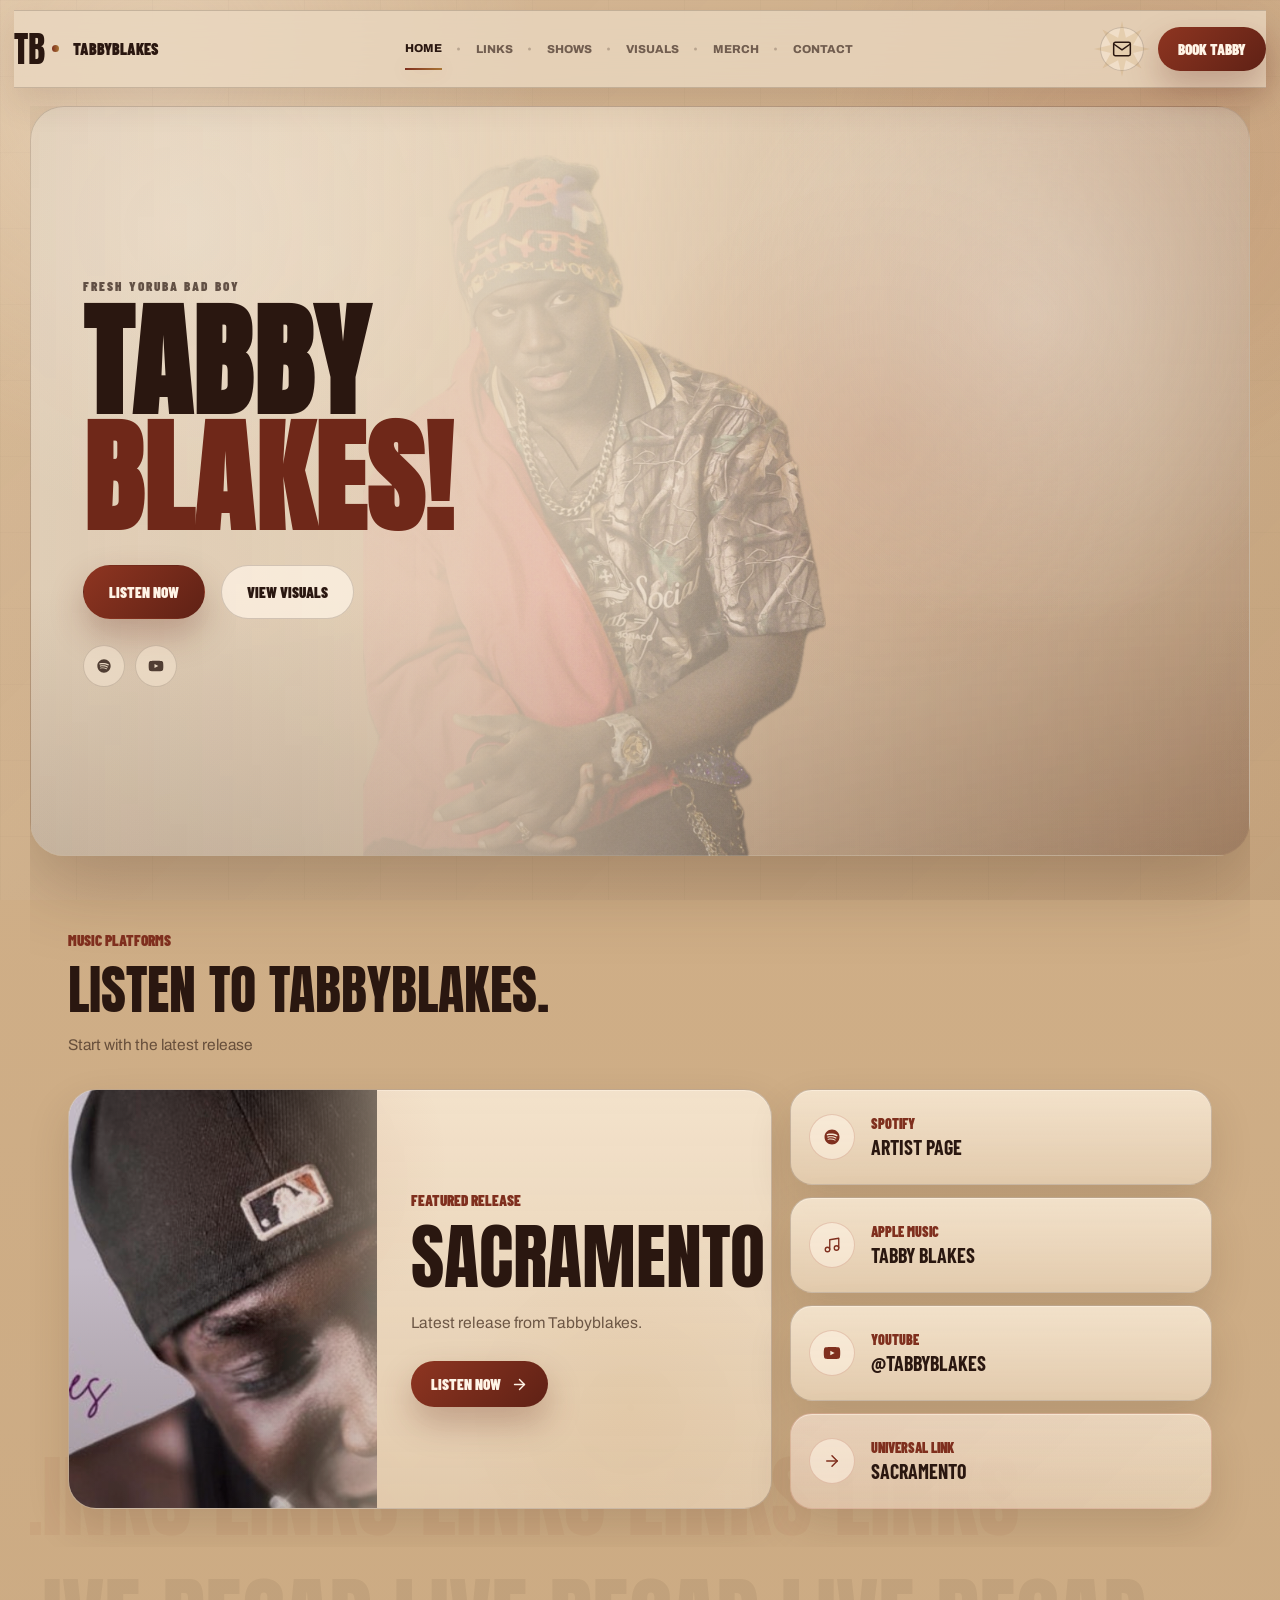
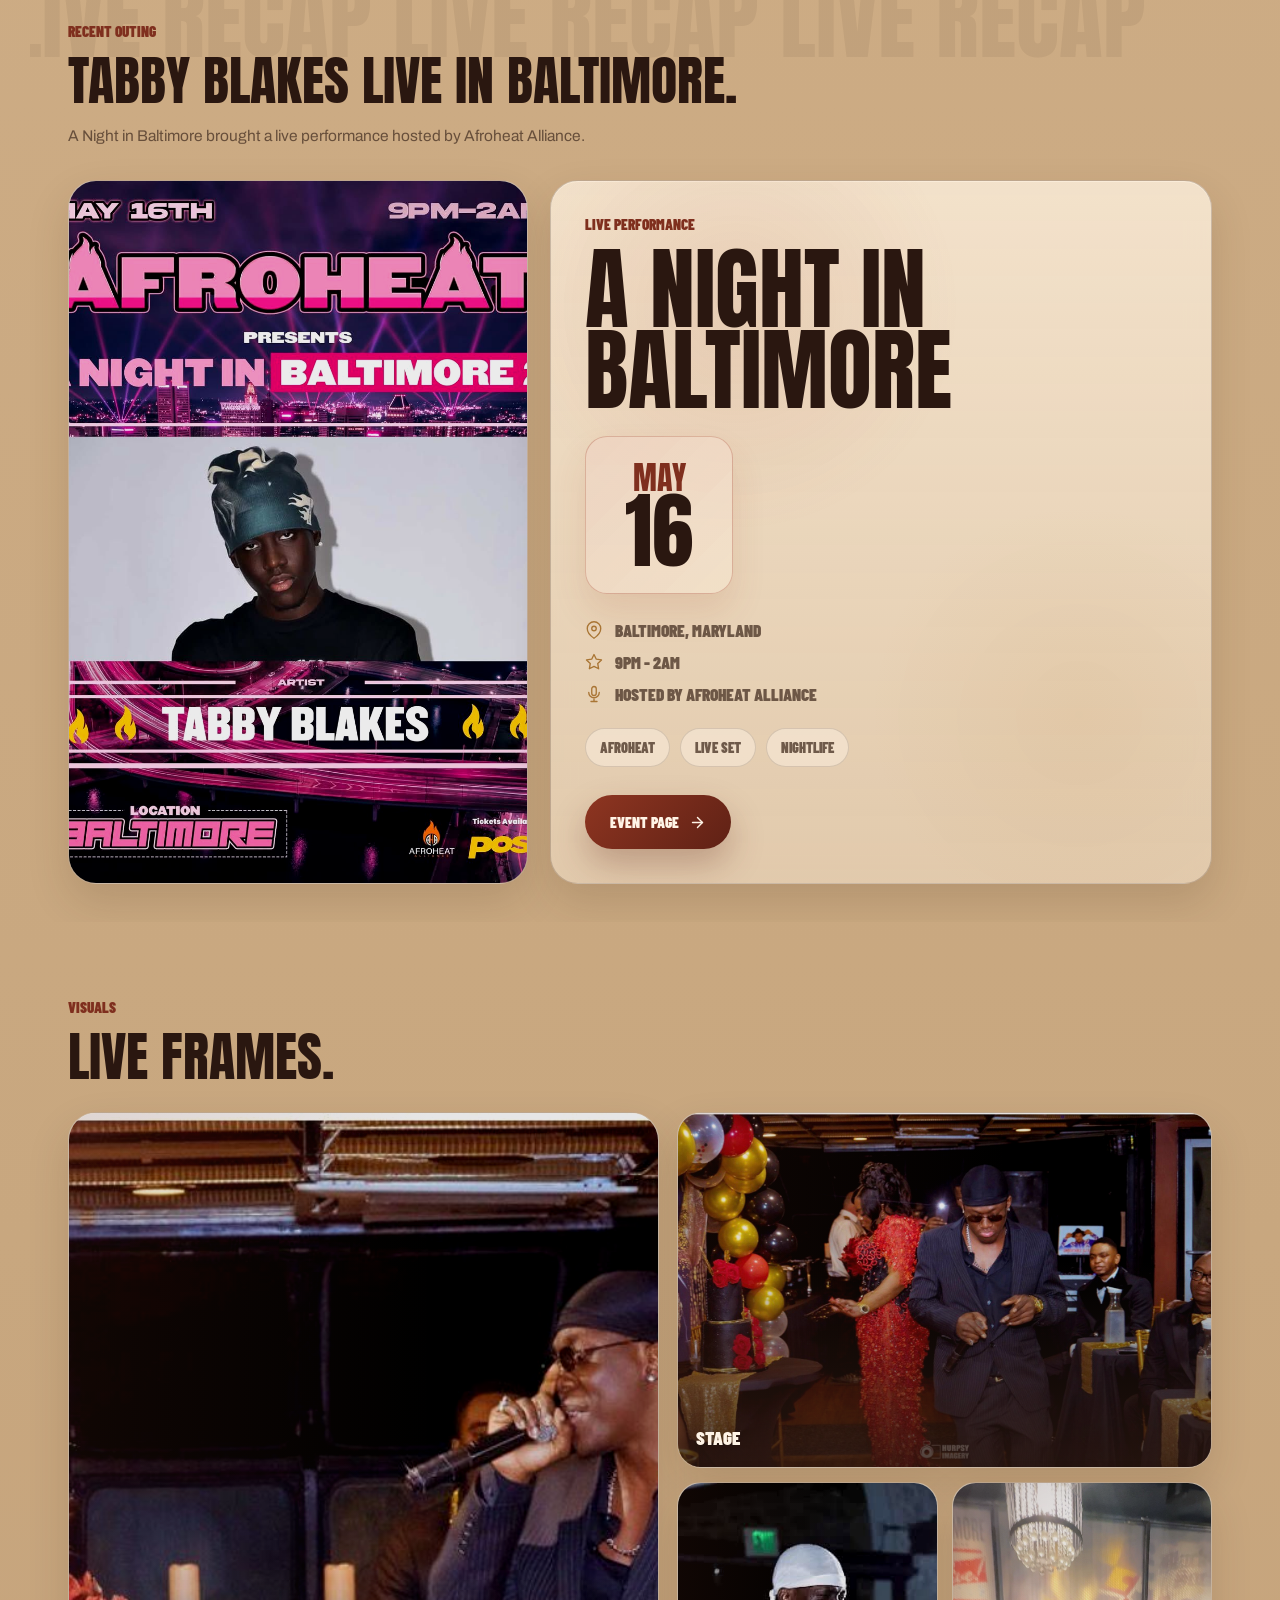
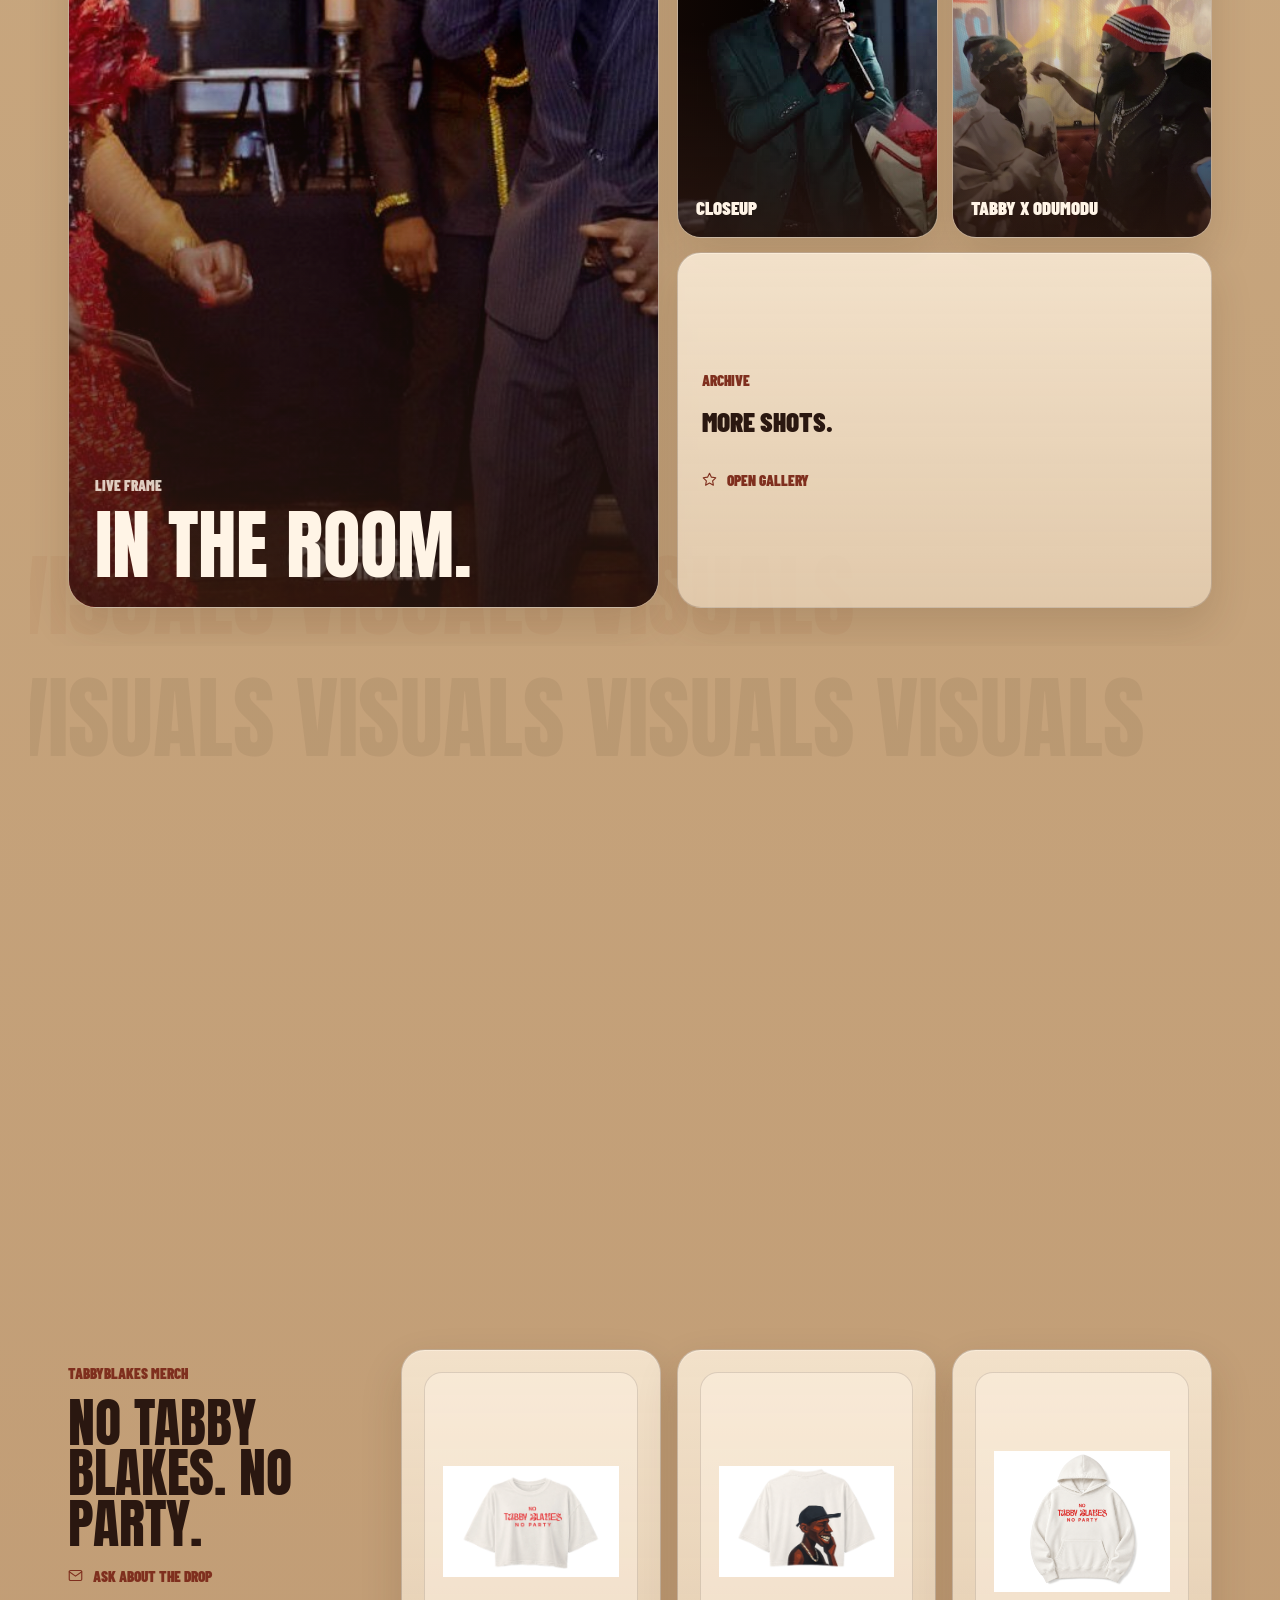
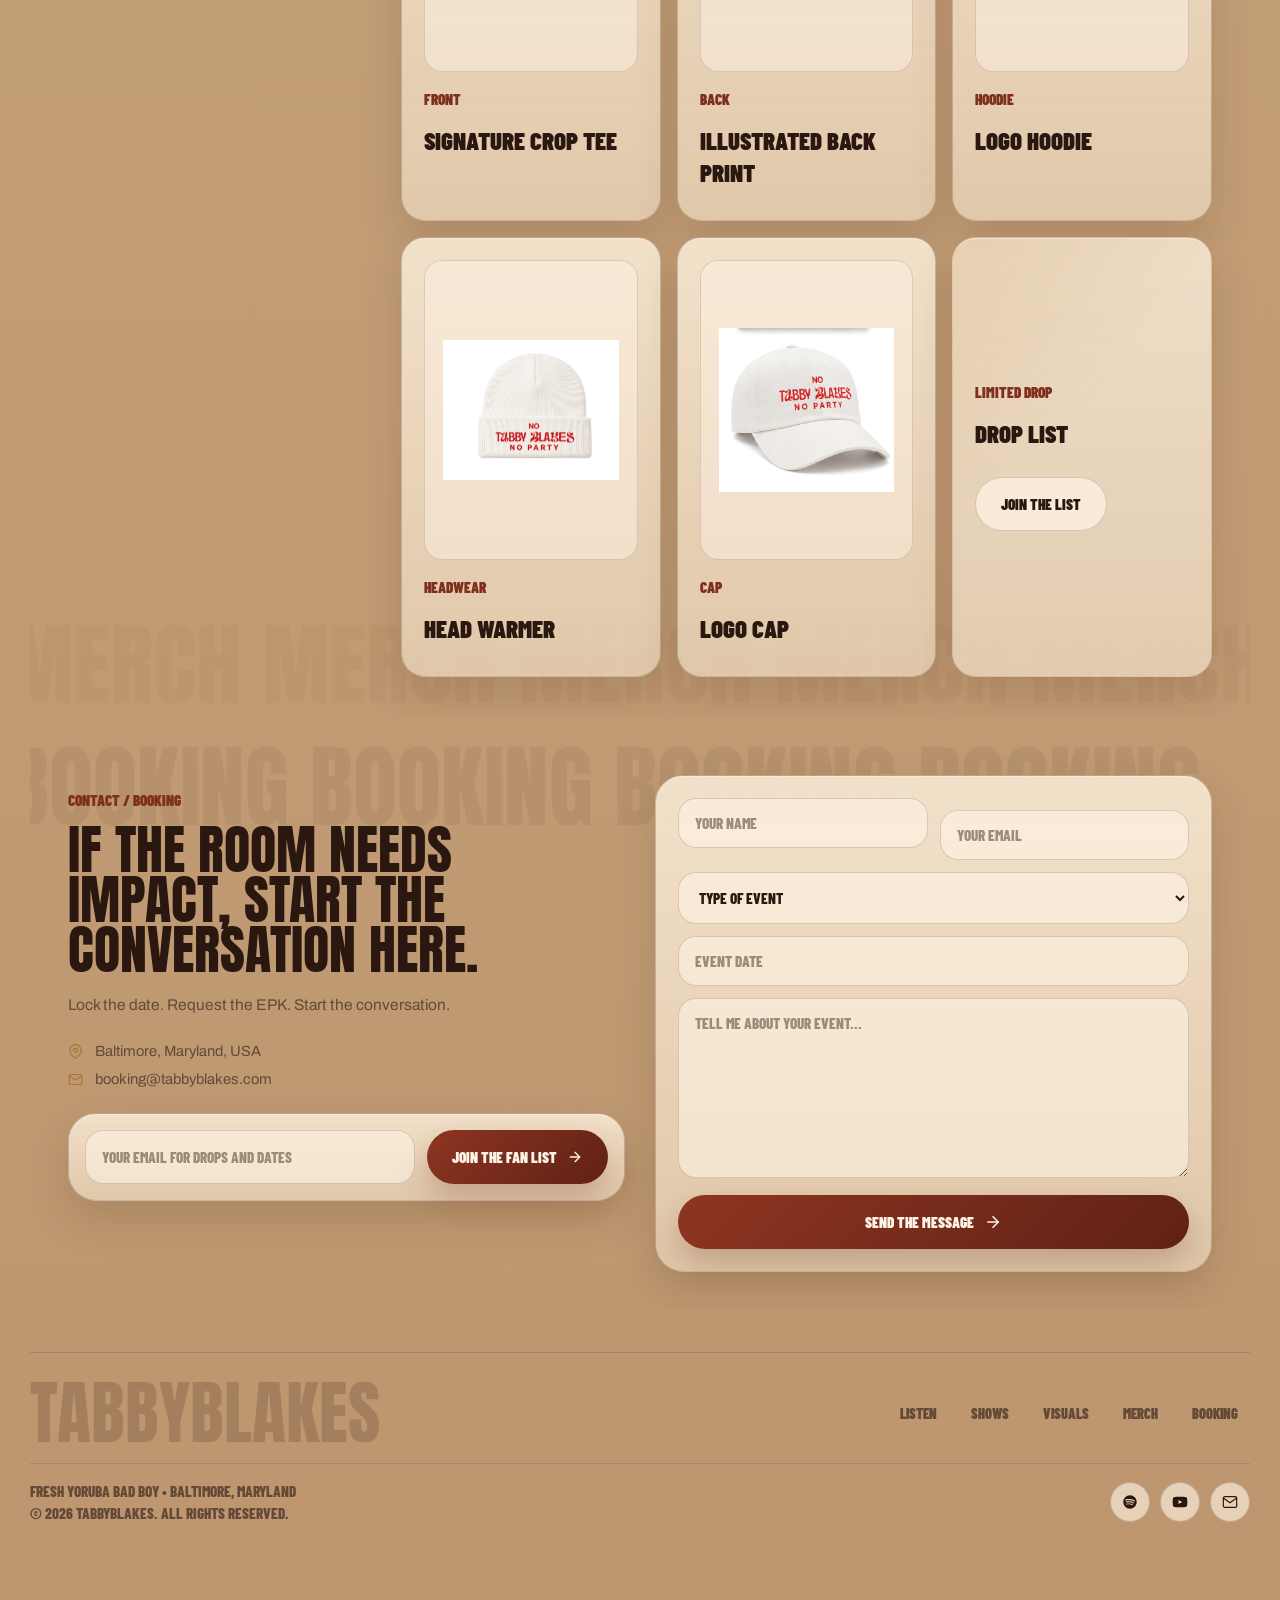
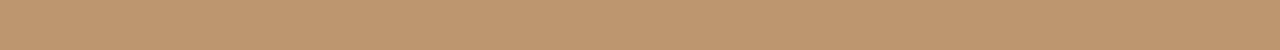
==== commit 11deb26c: "Update hero image for warm palette" ====
--- a/index.html
+++ b/index.html
@@ -4,7 +4,7 @@
     <meta charset="UTF-8">
     <meta name="viewport" content="width=device-width, initial-scale=1.0">
     <title>Tabbyblakes | Fresh Yoruba Bad Boy</title>
-    <link rel="stylesheet" href="style.css?v=20260518-warm-editorial-contrast">
+    <link rel="stylesheet" href="style.css?v=20260519-hero-image">
     <link rel="preconnect" href="https://fonts.googleapis.com">
     <link rel="preconnect" href="https://fonts.gstatic.com" crossorigin>
     <link href="https://fonts.googleapis.com/css2?family=Anton&family=Archivo:wght@400;500;600;700;800;900&family=Barlow+Condensed:wght@600;700;800;900&display=swap" rel="stylesheet">
--- a/style.css
+++ b/style.css
@@ -384,7 +384,7 @@
     background:
         linear-gradient(90deg, rgba(3, 2, 3, 0.84) 0%, rgba(5, 3, 4, 0.62) 34%, rgba(5, 3, 4, 0.22) 60%, rgba(5, 3, 4, 0.04) 100%),
         linear-gradient(180deg, rgba(255, 244, 230, 0.08), rgba(159, 63, 36, 0.08) 48%, rgba(42, 23, 16, 0.12)),
-        url("IMG_3175.PNG") 62% 22% / cover no-repeat;
+        url("MainHeroImage.PNG") right 56% bottom -18px / auto 96% no-repeat;
     backdrop-filter: blur(18px);
     box-shadow: var(--shadow);
 }
@@ -1823,7 +1823,7 @@
         background:
             linear-gradient(90deg, rgba(3, 2, 3, 0.74) 0%, rgba(5, 3, 4, 0.5) 37%, rgba(5, 3, 4, 0.14) 64%, rgba(5, 3, 4, 0.02) 100%),
             linear-gradient(180deg, rgba(255, 244, 232, 0.08), rgba(159, 63, 36, 0.08) 48%, rgba(42, 23, 16, 0.1)),
-            url("IMG_3175.PNG") 64% 22% / cover no-repeat;
+            url("MainHeroImage.PNG") right 46% bottom -14px / auto 92% no-repeat;
     }
 
     .section-panel::after {
@@ -1887,7 +1887,7 @@
         background:
             linear-gradient(90deg, rgba(3, 2, 3, 0.74) 0%, rgba(5, 3, 4, 0.5) 44%, rgba(5, 3, 4, 0.15) 74%, rgba(5, 3, 4, 0.03) 100%),
             linear-gradient(180deg, rgba(255, 244, 232, 0.1), rgba(159, 63, 36, 0.08) 48%, rgba(42, 23, 16, 0.1)),
-            url("IMG_3175.PNG") 66% 22% / cover no-repeat;
+            url("MainHeroImage.PNG") right 30% bottom -8px / auto 82% no-repeat;
     }
 
     .hero-copy {
@@ -2028,7 +2028,7 @@
         background:
             linear-gradient(90deg, rgba(3, 2, 3, 0.76) 0%, rgba(5, 3, 4, 0.52) 50%, rgba(5, 3, 4, 0.16) 78%, rgba(5, 3, 4, 0.04) 100%),
             linear-gradient(180deg, rgba(255, 244, 232, 0.11), rgba(159, 63, 36, 0.08) 48%, rgba(42, 23, 16, 0.1)),
-            url("IMG_3175.PNG") 68% 22% / cover no-repeat;
+            url("MainHeroImage.PNG") right 18% bottom -4px / auto 76% no-repeat;
     }
 
     .hero-copy {
@@ -2189,9 +2189,10 @@
 .hero-panel {
     border-color: rgba(42, 23, 16, 0.18);
     background:
-        linear-gradient(90deg, rgba(234, 216, 192, 0.98) 0%, rgba(234, 216, 192, 0.86) 34%, rgba(234, 216, 192, 0.32) 64%, rgba(234, 216, 192, 0.1) 100%),
-        linear-gradient(180deg, rgba(255, 244, 230, 0.3), rgba(127, 47, 30, 0.11)),
-        url("IMG_3175.PNG") 62% 22% / cover no-repeat;
+        radial-gradient(circle at 82% 28%, rgba(255, 244, 230, 0.48), transparent 28%),
+        linear-gradient(90deg, rgba(234, 216, 192, 0.98) 0%, rgba(234, 216, 192, 0.88) 35%, rgba(234, 216, 192, 0.46) 62%, rgba(234, 216, 192, 0.1) 100%),
+        linear-gradient(180deg, rgba(255, 244, 230, 0.32), rgba(127, 47, 30, 0.12)),
+        url("MainHeroImage.PNG") right 56% bottom -18px / auto 96% no-repeat;
     box-shadow: 0 30px 74px rgba(63, 37, 22, 0.26);
 }
 
@@ -2204,8 +2205,8 @@
 
 .hero-panel::after {
     background:
-        linear-gradient(90deg, rgba(42, 23, 16, 0.08), transparent 46%, rgba(42, 23, 16, 0.16)),
-        linear-gradient(180deg, transparent 68%, rgba(42, 23, 16, 0.12));
+        linear-gradient(90deg, rgba(42, 23, 16, 0.06), transparent 48%, rgba(42, 23, 16, 0.1)),
+        linear-gradient(180deg, transparent 64%, rgba(42, 23, 16, 0.14));
 }
 
 .hero-panel .eyebrow {
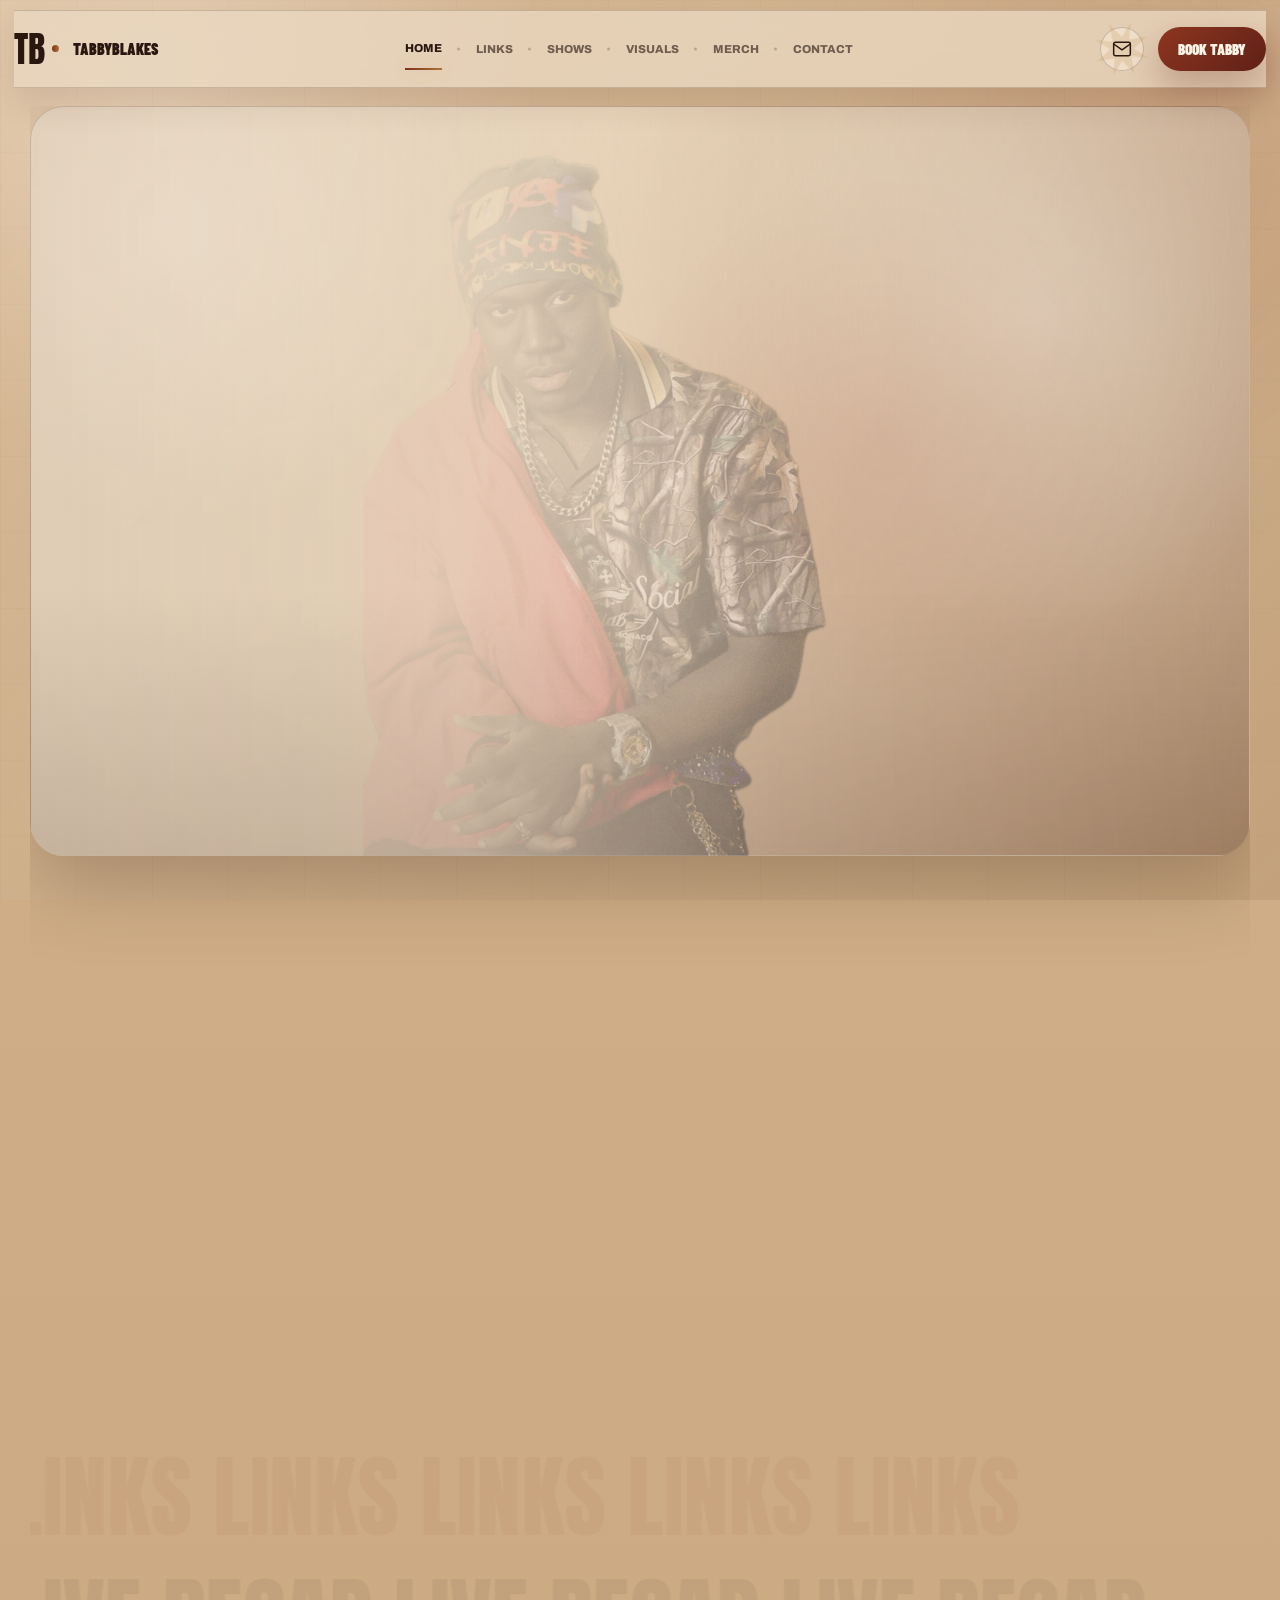
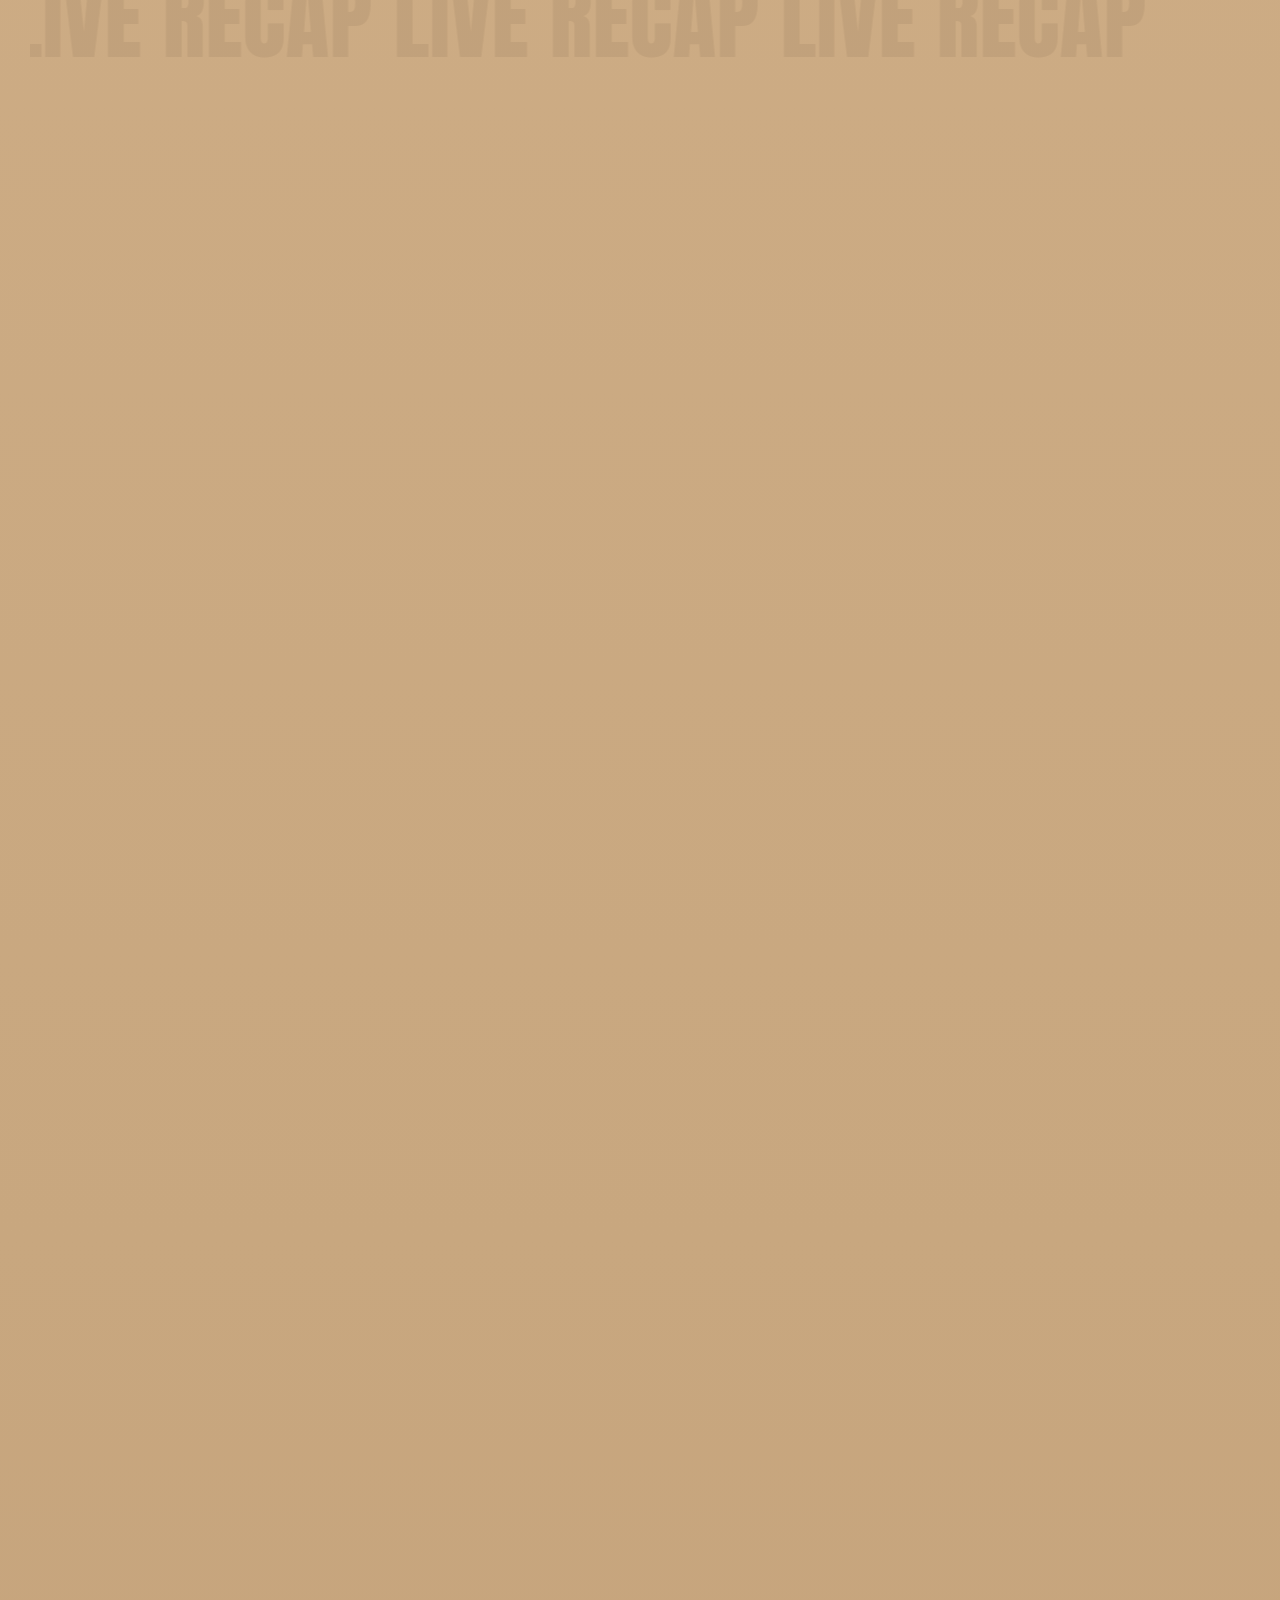
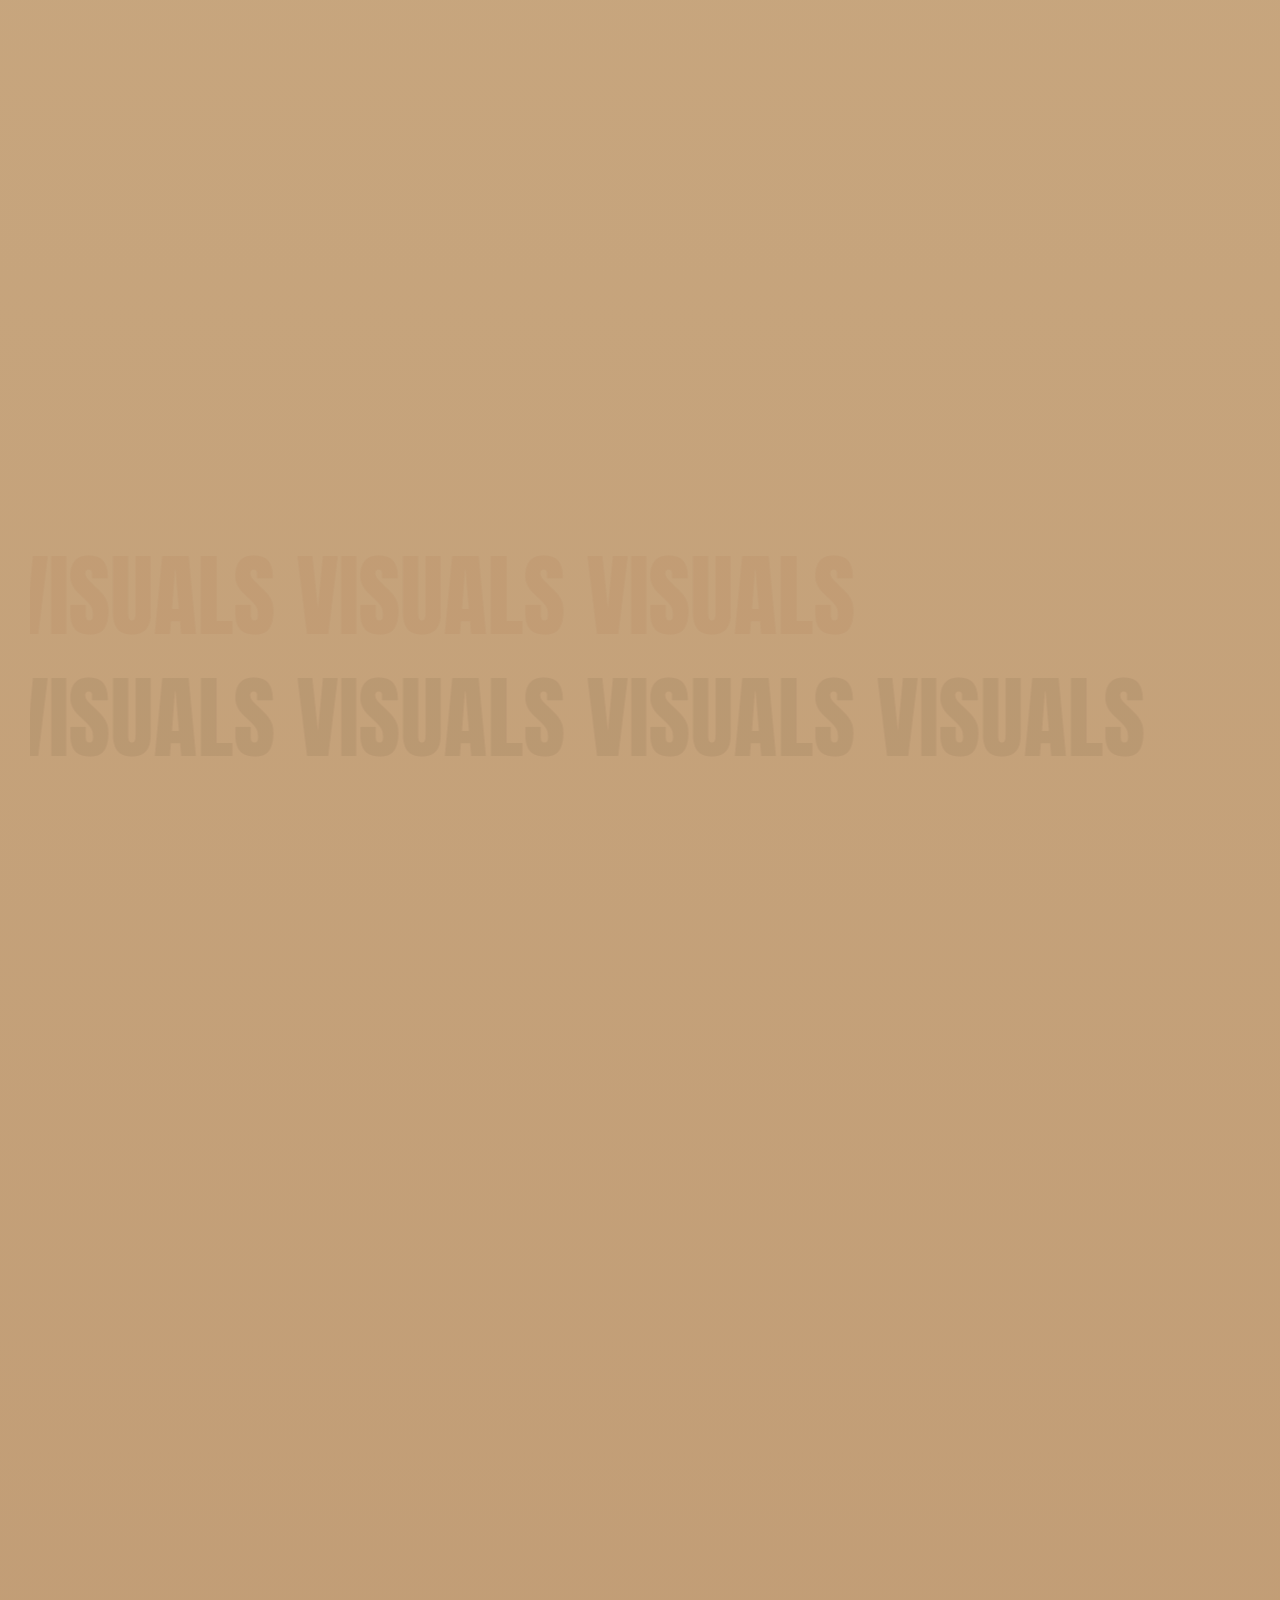
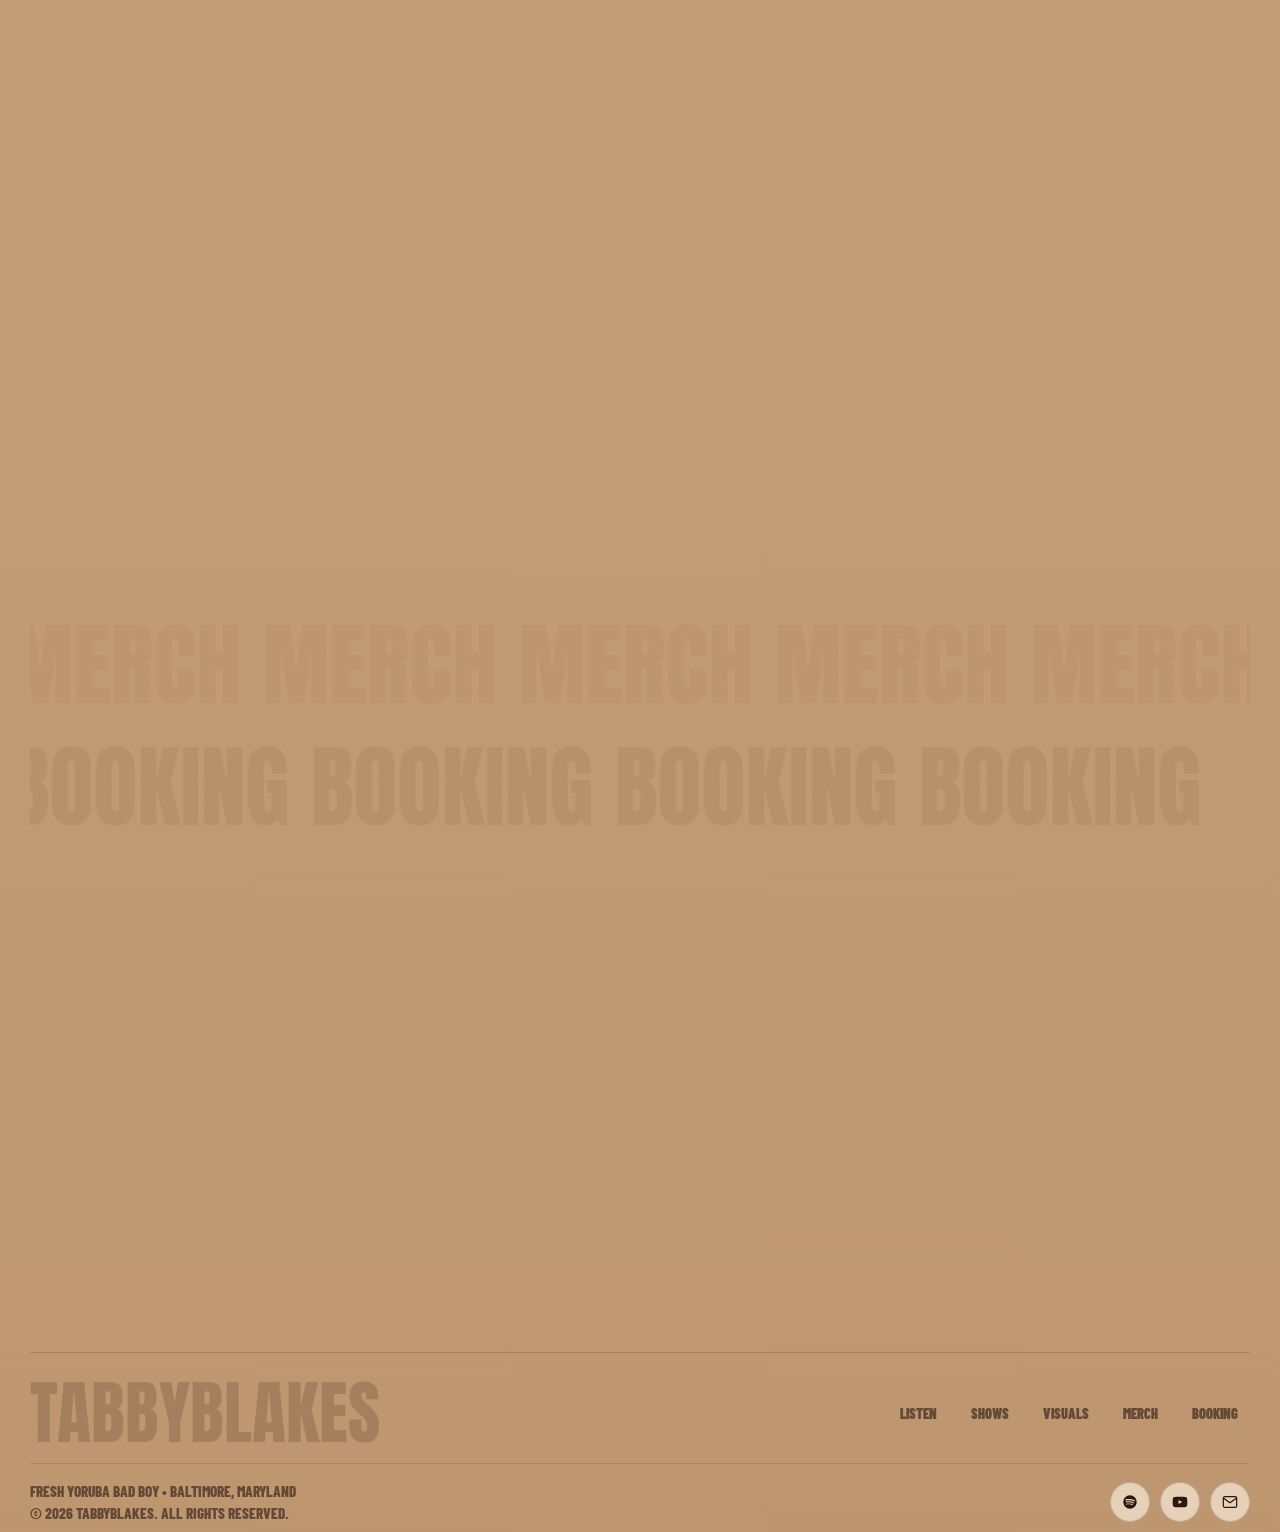
==== commit 973d0236: "Organize site into TABBYBLAKES folder" ====
--- a/index.html
+++ b/index.html
@@ -3,429 +3,11 @@
 <head>
     <meta charset="UTF-8">
     <meta name="viewport" content="width=device-width, initial-scale=1.0">
-    <title>Tabbyblakes | Fresh Yoruba Bad Boy</title>
-    <link rel="stylesheet" href="style.css?v=20260519-hero-image">
-    <link rel="preconnect" href="https://fonts.googleapis.com">
-    <link rel="preconnect" href="https://fonts.gstatic.com" crossorigin>
-    <link href="https://fonts.googleapis.com/css2?family=Anton&family=Archivo:wght@400;500;600;700;800;900&family=Barlow+Condensed:wght@600;700;800;900&display=swap" rel="stylesheet">
+    <title>Tabbyblakes</title>
+    <meta http-equiv="refresh" content="0; url=TABBYBLAKES/">
+    <link rel="canonical" href="TABBYBLAKES/">
 </head>
 <body>
-    <svg xmlns="http://www.w3.org/2000/svg" style="display:none">
-        <symbol id="ico-spotify" viewBox="0 0 24 24" fill="currentColor">
-            <path d="M12 2C6.48 2 2 6.48 2 12s4.48 10 10 10 10-4.48 10-10S17.52 2 12 2zm4.59 14.53a.625.625 0 01-.86.2c-2.36-1.44-5.33-1.77-8.83-.97a.624.624 0 01-.28-1.22c3.83-.87 7.1-.5 9.77 1.12.3.18.39.57.2.87zm1.23-2.72a.78.78 0 01-1.07.26c-2.7-1.65-6.82-2.13-10.01-1.17a.78.78 0 01-.46-1.49c3.65-1.11 8.18-.57 11.28 1.33.37.23.48.71.26 1.07zm.1-2.85c-3.24-1.92-8.59-2.1-11.68-1.16a.937.937 0 11-.55-1.79c3.55-1.08 9.46-.87 13.19 1.34a.937.937 0 11-.96 1.61z"/>
-        </symbol>
-        <symbol id="ico-youtube" viewBox="0 0 24 24" fill="currentColor">
-            <path d="M22.54 6.42a2.78 2.78 0 00-1.95-1.96C18.88 4 12 4 12 4s-6.88 0-8.59.46a2.78 2.78 0 00-1.95 1.96A29 29 0 001 12a29 29 0 00.46 5.58A2.78 2.78 0 003.41 19.6C5.12 20 12 20 12 20s6.88 0 8.59-.4a2.78 2.78 0 001.95-1.96A29 29 0 0023 12a29 29 0 00-.46-5.58zM9.75 15.02V8.98L15.5 12l-5.75 3.02z"/>
-        </symbol>
-        <symbol id="ico-music" viewBox="0 0 24 24" fill="none" stroke="currentColor" stroke-width="1.8" stroke-linecap="round" stroke-linejoin="round">
-            <path d="M9 18V5l12-2v13"/><circle cx="6" cy="18" r="3"/><circle cx="18" cy="16" r="3"/>
-        </symbol>
-        <symbol id="ico-mic" viewBox="0 0 24 24" fill="none" stroke="currentColor" stroke-width="1.8" stroke-linecap="round" stroke-linejoin="round">
-            <rect x="9" y="2" width="6" height="12" rx="3"/>
-            <path d="M5 10a7 7 0 0014 0M12 19v3M8 22h8"/>
-        </symbol>
-        <symbol id="ico-star" viewBox="0 0 24 24" fill="none" stroke="currentColor" stroke-width="1.8" stroke-linecap="round" stroke-linejoin="round">
-            <polygon points="12 2 15.09 8.26 22 9.27 17 14.14 18.18 21.02 12 17.77 5.82 21.02 7 14.14 2 9.27 8.91 8.26 12 2"/>
-        </symbol>
-        <symbol id="ico-pin" viewBox="0 0 24 24" fill="none" stroke="currentColor" stroke-width="1.8" stroke-linecap="round" stroke-linejoin="round">
-            <path d="M21 10c0 7-9 13-9 13S3 17 3 10a9 9 0 0118 0z"/><circle cx="12" cy="10" r="3"/>
-        </symbol>
-        <symbol id="ico-mail" viewBox="0 0 24 24" fill="none" stroke="currentColor" stroke-width="1.8" stroke-linecap="round" stroke-linejoin="round">
-            <path d="M4 4h16c1.1 0 2 .9 2 2v12c0 1.1-.9 2-2 2H4c-1.1 0-2-.9-2-2V6c0-1.1.9-2 2-2z"/>
-            <polyline points="22,6 12,13 2,6"/>
-        </symbol>
-        <symbol id="ico-arrow" viewBox="0 0 24 24" fill="none" stroke="currentColor" stroke-width="2" stroke-linecap="round" stroke-linejoin="round">
-            <line x1="5" y1="12" x2="19" y2="12"/>
-            <polyline points="12 5 19 12 12 19"/>
-        </symbol>
-    </svg>
-
-    <header class="site-header">
-        <a href="#hero" class="brand">
-            <span class="brand-mark">TB</span>
-            <span class="brand-copy">
-                <strong>TABBYBLAKES</strong>
-            </span>
-        </a>
-
-        <nav class="site-nav" aria-label="Primary navigation">
-            <a href="#hero" class="nav-link active" data-section="hero">Home</a>
-            <a href="#links" class="nav-link" data-section="links">Links</a>
-            <a href="#shows" class="nav-link" data-section="shows">Shows</a>
-            <a href="#visuals" class="nav-link" data-section="visuals">Visuals</a>
-            <a href="#merch" class="nav-link" data-section="merch">Merch</a>
-            <a href="#contact" class="nav-link" data-section="contact">Contact</a>
-        </nav>
-
-        <div class="header-actions">
-            <a href="#contact" class="mail-trigger" aria-label="Go to booking contact">
-                <svg width="20" height="20"><use href="#ico-mail"/></svg>
-            </a>
-            <a href="#contact" class="header-cta">Book Tabby</a>
-        </div>
-    </header>
-
-    <main class="page-shell">
-        <section id="hero" class="hero-panel">
-            <div class="hero-copy fade-in-up">
-                <p class="eyebrow">Fresh Yoruba Bad Boy</p>
-                <h1 class="hero-title">
-                    TABBY<br>
-                    <span>BLAKES!</span>
-                </h1>
-               
-
-                <div class="hero-actions">
-                    <a href="#links" class="btn-primary">Listen Now</a>
-                    <a href="#visuals" class="btn-secondary">View Visuals</a>
-                </div>
-                <div class="hero-socials">
-                    <a href="https://open.spotify.com/artist/40F7Irbyz7PtQq5jBqzTwW?si=wpuVYuO3R9-iugz6W2BMnA" target="_blank" rel="noopener noreferrer" aria-label="Spotify"><svg width="16" height="16"><use href="#ico-spotify"/></svg></a>
-                    <a href="https://youtube.com/@tabbyblakes?si=w1Apf0CGotg-PstD" target="_blank" rel="noopener noreferrer" aria-label="YouTube"><svg width="16" height="16"><use href="#ico-youtube"/></svg></a>
-                </div>
-            </div>
-        </section>
-
-        <section id="links" class="section-panel" data-marquee="LINKS LINKS LINKS LINKS LINKS">
-            <div class="panel-head fade-in-up">
-                <p class="panel-label">Music Platforms</p>
-                <h2 class="panel-title">Listen to Tabbyblakes.</h2>
-                <p class="panel-intro">Start with the latest release</p>
-            </div>
-
-            <div class="release-listen-layout">
-                <a href="https://ffm.to/tabbyblakes-sacramento" class="featured-release fade-in-up" target="_blank" rel="noopener noreferrer" aria-label="Listen to Sacramento by Tabbyblakes">
-                    <div class="featured-release-art">
-                        <img src="musicImage.jpeg" alt="Sacramento release artwork by Tabby Blakes">
-                    </div>
-                    <div class="featured-release-copy">
-                        <span class="mini-kicker">Featured Release</span>
-                        <h3>Sacramento</h3>
-                        <p>Latest release from Tabbyblakes.</p>
-                        <span class="release-cta">
-                            Listen Now
-                            <svg width="17" height="17"><use href="#ico-arrow"/></svg>
-                        </span>
-                    </div>
-                </a>
-
-                <div class="platform-grid fade-in-up" aria-label="Music platform links">
-                    <a href="https://open.spotify.com/artist/40F7Irbyz7PtQq5jBqzTwW?si=wpuVYuO3R9-iugz6W2BMnA" class="platform-link" target="_blank" rel="noopener noreferrer" aria-label="Open Tabbyblakes on Spotify">
-                        <span class="platform-icon"><svg width="18" height="18"><use href="#ico-spotify"/></svg></span>
-                        <span>
-                            <em>Spotify</em>
-                            <strong>Artist Page</strong>
-                        </span>
-                    </a>
-                    <a href="https://music.apple.com/us/artist/tabby-blakes/1715826583" class="platform-link" target="_blank" rel="noopener noreferrer" aria-label="Open Tabby Blakes on Apple Music">
-                        <span class="platform-icon"><svg width="18" height="18"><use href="#ico-music"/></svg></span>
-                        <span>
-                            <em>Apple Music</em>
-                            <strong>Tabby Blakes</strong>
-                        </span>
-                    </a>
-                    <a href="https://youtube.com/@tabbyblakes?si=w1Apf0CGotg-PstD" class="platform-link" target="_blank" rel="noopener noreferrer" aria-label="Open Tabbyblakes on YouTube">
-                        <span class="platform-icon"><svg width="18" height="18"><use href="#ico-youtube"/></svg></span>
-                        <span>
-                            <em>YouTube</em>
-                            <strong>@tabbyblakes</strong>
-                        </span>
-                    </a>
-                    <a href="https://ffm.to/tabbyblakes-sacramento" class="platform-link platform-link-primary" target="_blank" rel="noopener noreferrer" aria-label="Open universal Sacramento music link">
-                        <span class="platform-icon"><svg width="18" height="18"><use href="#ico-arrow"/></svg></span>
-                        <span>
-                            <em>Universal Link</em>
-                            <strong>Sacramento</strong>
-                        </span>
-                    </a>
-                </div>
-            </div>
-        </section>
-
-        <section id="shows" class="section-panel show-section" data-marquee="LIVE RECAP LIVE RECAP LIVE RECAP">
-            <div class="panel-head fade-in-up">
-                <p class="panel-label">Recent Outing</p>
-                <h2 class="panel-title">Tabby Blakes live in Baltimore.</h2>
-                <p class="panel-intro">A Night in Baltimore brought a live performance hosted by Afroheat Alliance.</p>
-            </div>
-
-            <div class="show-layout">
-                <a href="https://posh.vip/e/a-night-in-baltimore-part-2" class="show-poster fade-in-left" target="_blank" rel="noopener noreferrer" aria-label="Open tickets for A Night in Baltimore Part 2">
-                    <img src="afroheatblakes.jpeg" alt="A Night in Baltimore 2 Afroheat flyer featuring Tabby Blakes">
-                </a>
-
-                <div class="show-details fade-in-right">
-                    <span class="mini-kicker">Live Performance</span>
-                    <h3>A Night in Baltimore</h3>
-
-                    <div class="show-date-card">
-                        <span>May</span>
-                        <strong>16</strong>
-                    </div>
-
-                    <div class="show-meta-grid">
-                        <div class="show-meta-item">
-                            <svg width="18" height="18"><use href="#ico-pin"/></svg>
-                            <span>Baltimore, Maryland</span>
-                        </div>
-                        <div class="show-meta-item">
-                            <svg width="18" height="18"><use href="#ico-star"/></svg>
-                            <span>9PM - 2AM</span>
-                        </div>
-                        <div class="show-meta-item">
-                            <svg width="18" height="18"><use href="#ico-mic"/></svg>
-                            <span>Hosted by Afroheat Alliance</span>
-                        </div>
-                    </div>
-
-                    <div class="show-chip-row">
-                        <span>Afroheat</span>
-                        <span>Live Set</span>
-                        <span>Nightlife</span>
-                    </div>
-
-                    <a href="https://posh.vip/e/a-night-in-baltimore-part-2" class="show-cta" target="_blank" rel="noopener noreferrer">
-                        Event Page
-                        <svg width="17" height="17"><use href="#ico-arrow"/></svg>
-                    </a>
-                </div>
-            </div>
-        </section>
-
-        <section id="visuals" class="section-panel" data-marquee="VISUALS VISUALS VISUALS">
-            <div class="media-assets-head fade-in-up">
-                <p class="panel-label">Visuals</p>
-                <h2 class="panel-title">Live frames.</h2>
-            </div>
-
-            <div class="media-assets-layout">
-                <div class="media-feature fade-in-left" role="button" tabindex="0" data-lightbox-src="BlakesPerform1.jpeg" data-lightbox-title="Live Performance" data-lightbox-caption="Tabby Blakes performing live with crowd-facing presence.">
-                    <img src="BlakesPerform1.jpeg" alt="Tabby Blakes performing live on stage">
-                    <div class="media-feature-copy">
-                        <span class="mini-kicker">Live Frame</span>
-                        <h3>In the room.</h3>
-                    </div>
-                </div>
-
-                <div class="media-stack fade-in-right">
-                    <div class="media-tile media-tile-wide" role="button" tabindex="0" data-lightbox-src="blakesPerform2.jpeg" data-lightbox-title="Stage Movement" data-lightbox-caption="A performance moment showing movement, control, and live energy.">
-                        <img src="blakesPerform2.jpeg" alt="Tabby Blakes holding a microphone during a live moment">
-                        <span>Stage</span>
-                    </div>
-                    <div class="media-tile" role="button" tabindex="0" data-lightbox-src="BlakesPerform3.jpeg" data-lightbox-title="Performance Closeup" data-lightbox-caption="A close live performance frame for press and recap use.">
-                        <img src="BlakesPerform3.jpeg" alt="Tabby Blakes performing with a microphone and bouquet">
-                        <span>Closeup</span>
-                    </div>
-                    <div class="media-tile" role="button" tabindex="0" data-lightbox-src="BlakesOdumo.jpeg" data-lightbox-title="Culture Moment" data-lightbox-caption="A candid artist moment with Odumodublvck.">
-                        <img src="BlakesOdumo.jpeg" alt="Tabby Blakes with Odumodublvck in a lounge setting">
-                        <span>Tabby x Odumodu</span>
-                    </div>
-
-                    <aside class="media-kit-panel">
-                        <span class="mini-kicker">Archive</span>
-                        <h3>More shots.</h3>
-                        <div class="media-action-row">
-                            <a href="#gallery" class="text-action">
-                                <svg width="15" height="15"><use href="#ico-star"/></svg>
-                                Open Gallery
-                            </a>
-                        </div>
-                    </aside>
-                </div>
-            </div>
-        </section>
-
-        <section id="gallery" class="section-panel gallery-layout" data-nav-section="visuals" data-marquee="VISUALS VISUALS VISUALS VISUALS">
-            <div class="gallery-copy fade-in-left">
-                <p class="panel-label">Archive</p>
-                <h2 class="panel-title">Portraits and stills.</h2>
-            </div>
-
-            <div class="gallery-content">
-                <div class="gallery-grid fade-in-up">
-                    <div class="visual-item" role="button" tabindex="0" data-lightbox-src="IMG_3174.PNG" data-lightbox-title="Portrait Study" data-lightbox-caption="A composed portrait frame built for posters, profile imagery, and feature placements.">
-                        <img src="IMG_3174.PNG" alt="Portrait study">
-                    </div>
-                    <div class="visual-item" role="button" tabindex="0" data-lightbox-src="IMG_3175.PNG" data-lightbox-title="Monochrome Presence" data-lightbox-caption="A stripped-back visual with strong attitude and a clean editorial feel.">
-                        <img src="IMG_3175.PNG" alt="Monochrome presence">
-                    </div>
-                    <div class="visual-item" role="button" tabindex="0" data-lightbox-src="IMG_3176.PNG" data-lightbox-title="Side Profile" data-lightbox-caption="A profile frame suited to release art, mood boards, and event graphics.">
-                        <img src="IMG_3176.PNG" alt="Side profile portrait">
-                    </div>
-                    <div class="visual-item" role="button" tabindex="0" data-lightbox-src="IMG_3173.PNG" data-lightbox-title="Live Frame" data-lightbox-caption="A performance image that keeps the booking side grounded in live presence.">
-                        <img src="IMG_3173.PNG" alt="Live frame">
-                    </div>
-                </div>
-            </div>
-        </section>
-
-        <section id="merch" class="section-panel merch-layout" data-marquee="MERCH MERCH MERCH MERCH MERCH">
-            <div class="merch-copy fade-in-left">
-                <p class="panel-label">Tabbyblakes Merch</p>
-                <h2 class="panel-title">No Tabby Blakes. No party.</h2>
-                <a href="#contact" class="text-action">
-                    <svg width="15" height="15"><use href="#ico-mail"/></svg>
-                    Ask About the Drop
-                </a>
-            </div>
-
-            <div class="merch-grid fade-in-right">
-                <article class="merch-card">
-                    <div class="merch-image" role="button" tabindex="0" data-lightbox-src="merch%201.png" data-lightbox-title="Signature Crop Tee" data-lightbox-caption="No Tabby Blakes No Party front print.">
-                        <img src="merch%201.png" alt="No Tabby Blakes No Party shirt front">
-                    </div>
-                    <div class="merch-info">
-                        <span class="mini-kicker">Front</span>
-                        <h3>Signature Crop Tee</h3>
-                    </div>
-                </article>
-                <article class="merch-card">
-                    <div class="merch-image" role="button" tabindex="0" data-lightbox-src="merch%202.png" data-lightbox-title="Illustrated Back Print" data-lightbox-caption="No Tabby Blakes No Party back artwork.">
-                        <img src="merch%202.png" alt="No Tabby Blakes No Party shirt back">
-                    </div>
-                    <div class="merch-info">
-                        <span class="mini-kicker">Back</span>
-                        <h3>Illustrated Back Print</h3>
-                    </div>
-                </article>
-                <article class="merch-card">
-                    <div class="merch-image" role="button" tabindex="0" data-lightbox-src="merchhoodie.png" data-lightbox-title="Logo Hoodie" data-lightbox-caption="No Tabby Blakes No Party hoodie.">
-                        <img src="merchhoodie.png" alt="No Tabby Blakes No Party hoodie">
-                    </div>
-                    <div class="merch-info">
-                        <span class="mini-kicker">Hoodie</span>
-                        <h3>Logo Hoodie</h3>
-                    </div>
-                </article>
-                <article class="merch-card">
-                    <div class="merch-image" role="button" tabindex="0" data-lightbox-src="merchheadwarmer.png" data-lightbox-title="Head Warmer" data-lightbox-caption="No Tabby Blakes No Party head warmer.">
-                        <img src="merchheadwarmer.png" alt="No Tabby Blakes No Party head warmer">
-                    </div>
-                    <div class="merch-info">
-                        <span class="mini-kicker">Headwear</span>
-                        <h3>Head Warmer</h3>
-                    </div>
-                </article>
-                <article class="merch-card">
-                    <div class="merch-image" role="button" tabindex="0" data-lightbox-src="merchcap.jpeg" data-lightbox-title="Logo Cap" data-lightbox-caption="No Tabby Blakes No Party cap.">
-                        <img src="merchcap.jpeg" alt="No Tabby Blakes No Party cap">
-                    </div>
-                    <div class="merch-info">
-                        <span class="mini-kicker">Cap</span>
-                        <h3>Logo Cap</h3>
-                    </div>
-                </article>
-                <article class="merch-card merch-card-featured">
-                    <div class="merch-info">
-                        <span class="mini-kicker">Limited Drop</span>
-                        <h3>Drop List</h3>
-                        <a href="#contact" class="btn-secondary">Join the List</a>
-                    </div>
-                </article>
-            </div>
-        </section>
-
-        <section id="contact" class="section-panel contact-layout" data-marquee="BOOKING BOOKING BOOKING BOOKING">
-            <div class="contact-copy fade-in-left">
-                <p class="panel-label">Contact / Booking</p>
-                <h2 class="panel-title">If the room needs impact, start the conversation here.</h2>
-                <p class="panel-intro">
-                    Lock the date. Request the EPK. Start the conversation.
-                </p>
-
-                <div class="contact-list">
-                    <div class="contact-item"><svg width="15" height="15"><use href="#ico-pin"/></svg><span>Baltimore, Maryland, USA</span></div>
-                    <div class="contact-item"><svg width="15" height="15"><use href="#ico-mail"/></svg><span>booking@tabbyblakes.com</span></div>
-                </div>
-
-                <form class="fan-form" id="fan-form">
-                    <label class="sr-only" for="fan-email">Email address</label>
-                    <input id="fan-email" type="email" placeholder="YOUR EMAIL FOR DROPS AND DATES" required>
-                    <button type="submit" class="fan-btn">
-                        <span class="fan-btn-label">Join the Fan List</span>
-                        <svg width="16" height="16"><use href="#ico-arrow"/></svg>
-                    </button>
-                </form>
-            </div>
-
-            <div class="booking-panel fade-in-right">
-                <form class="booking-form" id="booking-form">
-                    <div class="form-row">
-                        <div class="form-group"><input type="text" placeholder="YOUR NAME" required></div>
-                        <div class="form-group"><input type="email" placeholder="YOUR EMAIL" required></div>
-                    </div>
-                    <div class="form-group">
-                        <select required>
-                            <option value="" disabled selected>TYPE OF EVENT</option>
-                            <option>Artist Booking</option>
-                            <option>Private Party</option>
-                            <option>Corporate Event</option>
-                            <option>Festival / Concert</option>
-                            <option>Artist Appearance</option>
-                            <option>Live Performance</option>
-                        </select>
-                    </div>
-                    <div class="form-group"><input type="text" placeholder="EVENT DATE"></div>
-                    <div class="form-group"><textarea placeholder="TELL ME ABOUT YOUR EVENT..." rows="6"></textarea></div>
-                    <button type="submit" class="submit-btn">
-                        <span class="btn-label">Send the Message</span>
-                        <svg width="18" height="18"><use href="#ico-arrow"/></svg>
-                    </button>
-                </form>
-            </div>
-        </section>
-    </main>
-
-    <footer class="site-footer">
-        <div class="footer-top">
-            <a href="#hero" class="footer-brand" aria-label="Back to Tabbyblakes home">TABBYBLAKES</a>
-
-            <nav class="footer-nav" aria-label="Footer navigation">
-                <a href="#links">Listen</a>
-                <a href="#shows">Shows</a>
-                <a href="#visuals">Visuals</a>
-                <a href="#merch">Merch</a>
-                <a href="#contact">Booking</a>
-            </nav>
-        </div>
-
-        <div class="footer-bottom">
-            <div class="footer-meta">
-                <p>Fresh Yoruba Bad Boy &bull; Baltimore, Maryland</p>
-                <p>&copy; 2026 Tabbyblakes. All rights reserved.</p>
-            </div>
-
-            <div class="footer-socials" aria-label="Social links">
-                <a href="https://open.spotify.com/artist/40F7Irbyz7PtQq5jBqzTwW?si=wpuVYuO3R9-iugz6W2BMnA" target="_blank" rel="noopener noreferrer" aria-label="Spotify"><svg width="16" height="16"><use href="#ico-spotify"/></svg></a>
-                <a href="https://youtube.com/@tabbyblakes?si=w1Apf0CGotg-PstD" target="_blank" rel="noopener noreferrer" aria-label="YouTube"><svg width="16" height="16"><use href="#ico-youtube"/></svg></a>
-                <a href="mailto:booking@tabbyblakes.com" aria-label="Email booking"><svg width="16" height="16"><use href="#ico-mail"/></svg></a>
-            </div>
-        </div>
-    </footer>
-
-    <div class="showcase-lightbox" id="showcase-lightbox" aria-hidden="true">
-        <button type="button" class="lightbox-close" id="lightbox-close" aria-label="Close preview">Close</button>
-        <div class="lightbox-panel" role="dialog" aria-modal="true" aria-labelledby="lightbox-title" aria-describedby="lightbox-caption">
-            <div class="lightbox-media-wrap">
-                <img src="" alt="" class="lightbox-media" id="lightbox-media">
-            </div>
-            <div class="lightbox-copy">
-                <p class="panel-label">Preview</p>
-                <h3 class="lightbox-title" id="lightbox-title">Gallery preview</h3>
-                <p class="lightbox-caption" id="lightbox-caption"></p>
-            </div>
-        </div>
-    </div>
-
-    <div class="mobile-bookbar">
-        <div class="mobile-bookbar-copy">
-            <span>Need the date locked?</span>
-            <strong>Book Tabbyblakes</strong>
-        </div>
-        <a href="#contact" class="mobile-bookbar-link">Book Tabby</a>
-    </div>
-
-    <script src="script.js?v=20260509-flat-files"></script>
+    <p><a href="TABBYBLAKES/">Open Tabbyblakes</a></p>
 </body>
 </html>
-
